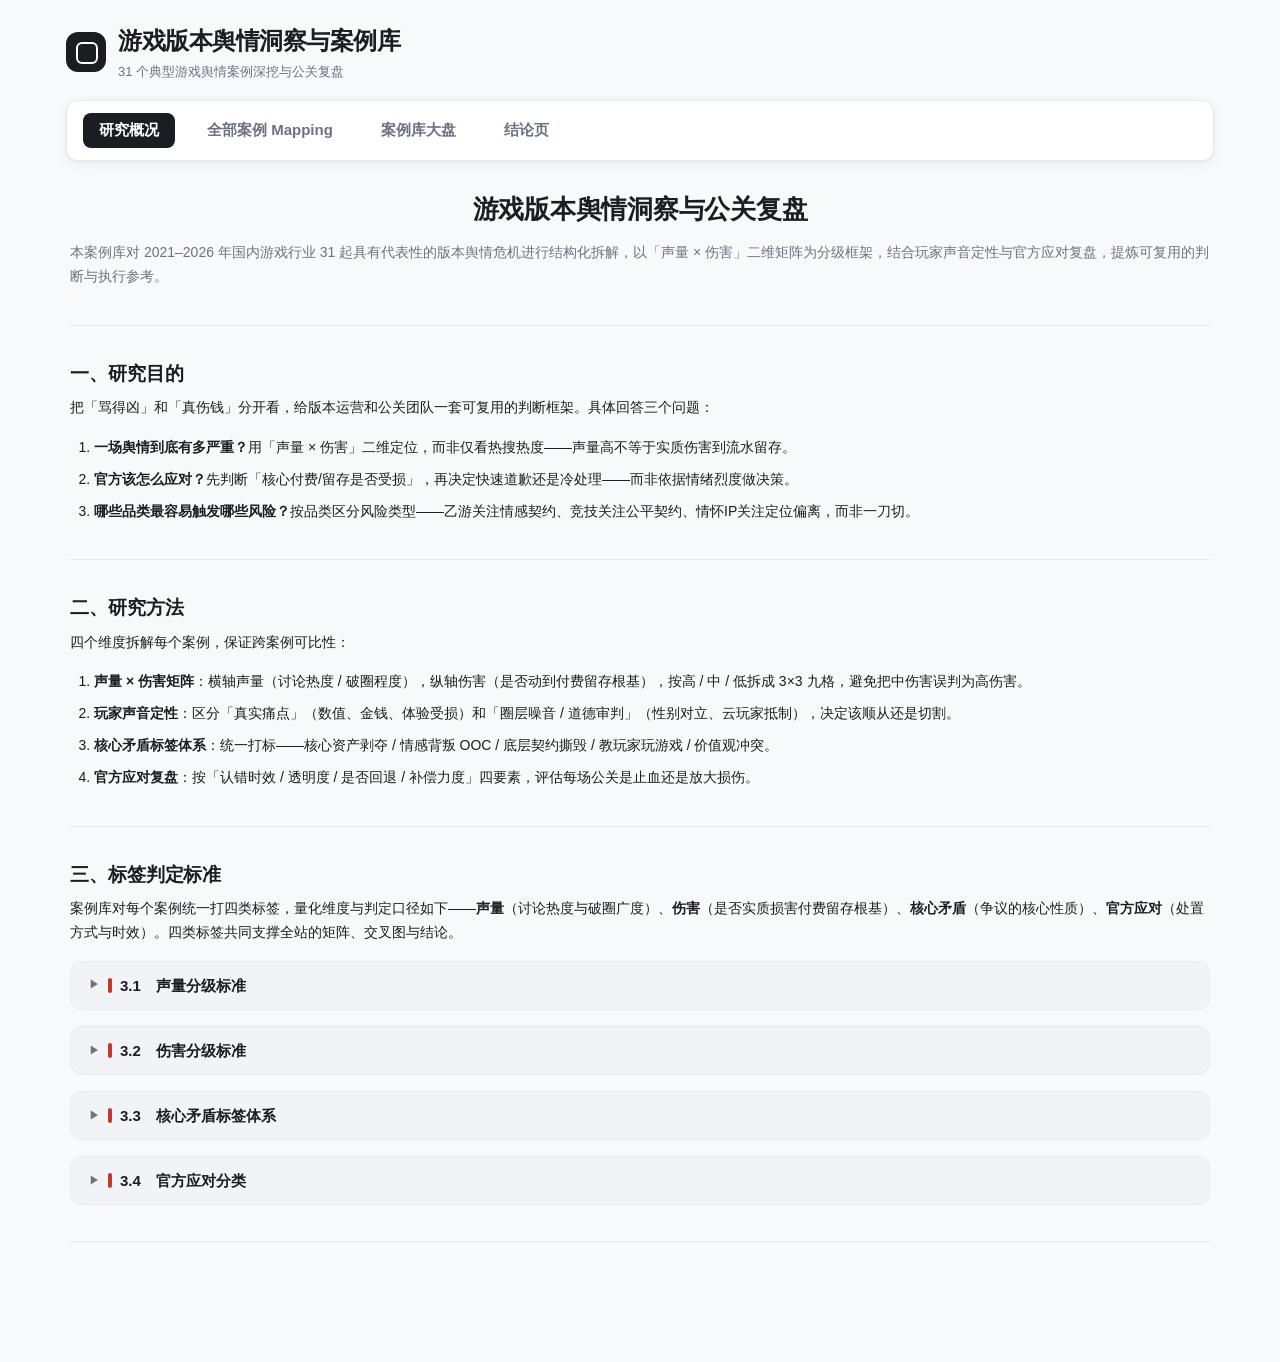
==== index.html @ 8e1ee3a4 "通读修订：删第四层监管卡中'敖尹(抢在升级前反应)'——与第三层'敖尹凌晨回避'矛盾且不符事实(敖尹实际升级到官媒点名) Co-Authored-By: Claude Opus 4.8 <norepl" ====
<!doctype html>
<html lang="zh-CN">
<head>
  <meta charset="utf-8" />
  <meta name="viewport" content="width=device-width, initial-scale=1" />
  <title>游戏版本舆情洞察与案例库</title>
  <link rel="stylesheet" href="./style.css?v=20260707-3" />
</head>
<body>
<div class="app">
  <header class="top">
        <div class="brand" style="cursor: pointer;" onclick="goHome()">
      <div class="logo"></div>
      <div>
        <h1>游戏版本舆情洞察与案例库</h1>
        <div class="sub">31 个典型游戏舆情案例深挖与公关复盘</div>
      </div>
    </div>
  </header>

  <nav class="mainNav">
    <button onclick="switchMainTab('overview')" id="nav-overview" class="active">研究概况</button>
    <button onclick="switchMainTab('mapping')" id="nav-mapping">全部案例 Mapping</button>
    <button onclick="switchMainTab('dashboard')" id="nav-dashboard">案例库大盘</button>
    <button onclick="switchMainTab('conclusions')" id="nav-conclusions">结论页</button>
  </nav>

  <main id="overview">
    <article class="docProse">

      <h2 class="docTitle">游戏版本舆情洞察与公关复盘</h2>
      <p class="docLead">本案例库对 2021–2026 年国内游戏行业 31 起具有代表性的版本舆情危机进行结构化拆解，以「声量 × 伤害」二维矩阵为分级框架，结合玩家声音定性与官方应对复盘，提炼可复用的判断与执行参考。</p>

      <hr class="docSep"/>

      <h3>一、研究目的</h3>
      <p>把「骂得凶」和「真伤钱」分开看，给版本运营和公关团队一套可复用的判断框架。具体回答三个问题：</p>
      <ol>
        <li><strong>一场舆情到底有多严重？</strong>用「声量 × 伤害」二维定位，而非仅看热搜热度——声量高不等于实质伤害到流水留存。</li>
        <li><strong>官方该怎么应对？</strong>先判断「核心付费/留存是否受损」，再决定快速道歉还是冷处理——而非依据情绪烈度做决策。</li>
        <li><strong>哪些品类最容易触发哪些风险？</strong>按品类区分风险类型——乙游关注情感契约、竞技关注公平契约、情怀IP关注定位偏离，而非一刀切。</li>
      </ol>

      <hr class="docSep"/>

      <h3>二、研究方法</h3>
      <p>四个维度拆解每个案例，保证跨案例可比性：</p>
      <ol>
        <li><strong>声量 × 伤害矩阵</strong>：横轴声量（讨论热度 / 破圈程度），纵轴伤害（是否动到付费留存根基），按高 / 中 / 低拆成 3×3 九格，避免把中伤害误判为高伤害。</li>
        <li><strong>玩家声音定性</strong>：区分「真实痛点」（数值、金钱、体验受损）和「圈层噪音 / 道德审判」（性别对立、云玩家抵制），决定该顺从还是切割。</li>
        <li><strong>核心矛盾标签体系</strong>：统一打标——核心资产剥夺 / 情感背叛 OOC / 底层契约撕毁 / 教玩家玩游戏 / 价值观冲突。</li>
        <li><strong>官方应对复盘</strong>：按「认错时效 / 透明度 / 是否回退 / 补偿力度」四要素，评估每场公关是止血还是放大损伤。</li>
      </ol>

      <hr class="docSep"/>

      <h3>三、标签判定标准</h3>
      <p>案例库对每个案例统一打四类标签，量化维度与判定口径如下——<strong>声量</strong>（讨论热度与破圈广度）、<strong>伤害</strong>（是否实质损害付费留存根基）、<strong>核心矛盾</strong>（争议的核心性质）、<strong>官方应对</strong>（处置方式与时效）。四类标签共同支撑全站的矩阵、交叉图与结论。</p>

      <details class="gradeDetails">
        <summary><h4>3.1　声量分级标准</h4></summary>
        <p>按「平台覆盖 × UGC 产出 × 破圈程度」三维度，将舆情声量分为 高 / 中 / 低 三档：</p>
        <table class="gradeTable">
          <thead>
            <tr><th>等级</th><th>平台覆盖</th><th>UGC 产出</th><th>破圈程度</th><th>典型特征</th></tr>
          </thead>
          <tbody>
            <tr>
              <td class="gradeS">高</td>
              <td>3+ 平台全网发酵<br>（B站 + 微博 + 贴吧 + 抖音…）</td>
              <td>大量二创 + 梗传播<br>长文分析 / 复盘视频</td>
              <td>主流财经 / 社会媒体报道<br>（环球网、新浪财经、观察者网…）<br>消协 / 律师函 / 警方介入</td>
              <td>「出圈」事件<br>圈外人也知道</td>
            </tr>
            <tr>
              <td class="gradeA">中</td>
              <td>2-3 平台<br>（B站 + 微博 / 贴吧）</td>
              <td>中等 UGC<br>有长文复盘</td>
              <td>游戏媒体 + 科技媒体报道<br>（17173、游民星空、GameLook…）</td>
              <td>圈内大事件<br>圈外偶尔听说</td>
            </tr>
            <tr>
              <td class="gradeB">低</td>
              <td>单平台为主<br>（贴吧 / NGA）</td>
              <td>少量讨论帖</td>
              <td>无外部媒体报道</td>
              <td>圈内小范围讨论</td>
            </tr>
          </tbody>
        </table>
        <p class="docNote"><strong>说明：</strong>本案例库 31 个案例均为 中 / 高声量舆情，暂无「低声量」样本。低声量案例因传播范围窄、系统性记录不足，不纳入本次分析。分析结论适用于「中 / 高声量舆情」场景，对低声量「隐性流失」类不适用；后文声量×伤害矩阵中的「低声量」列因此为已知盲区、当前为空，保留仅用于呈现完整框架。</p>
        <p class="docNote"><strong>声量 ≠ 破圈：</strong>「声量」衡量的是<strong>讨论体量与烈度</strong>（S=高 / A=中），而「破圈」标记的是<strong>是否惊动大众与主流媒体、走出玩家圈层</strong>——二者是两个独立维度。因此会出现「中声量却已破圈」的案例（如情怀 IP 因大众关注度高，讨论体量未必最大却容易出圈）。全站矩阵、结论按<strong>声量档</strong>分类，破圈与否单列标注，请勿混为一谈。</p>
      </details>

      <details class="gradeDetails">
        <summary><h4>3.2　伤害分级标准</h4></summary>
        <p>伤害看的是「核心付费与留存是否受损」——舆情是否真正伤到<strong>收入、活跃、产品存续</strong>，而非讨论热度。按对流水 / 活跃 / 结局的实际冲击分 高 / 中 / 低 三档：</p>
        <table class="gradeTable">
          <thead>
            <tr><th>等级</th><th>收入 / 流水</th><th>活跃 / 留存</th><th>结局信号</th><th>典型特征</th></tr>
          </thead>
          <tbody>
            <tr>
              <td class="gradeS">高</td>
              <td>跌幅深且跨版本 / 多次活动持续<br>后续收入不及同期预期<br>不随道歉补偿回升</td>
              <td>DAU 肉眼可见下降<br>处理后未回补</td>
              <td>停服 / 停运<br>大规模退款潮<br>永久砍产品线<br>（命中任一即判高）</td>
              <td>影响不可逆<br>或根因在产品定位 / 设定层</td>
            </tr>
            <tr>
              <td class="gradeA">中</td>
              <td>爆发期环比明显下降<br>或下个卡池 / 角色收入走低<br>补偿·下版本后回升</td>
              <td>基本无变化<br>影响主要落在收入侧</td>
              <td>无高档硬信号<br>短期内即修复回归</td>
              <td>影响可逆<br>不跨版本</td>
            </tr>
            <tr>
              <td class="gradeB">低</td>
              <td>数据上看不出影响<br>或仅轻微波动很快回归<br>甚至逢周年庆仍处峰值</td>
              <td>无变化</td>
              <td>无任何持续 / 不可逆信号<br>处理前后曲线基本重合</td>
              <td>仅口碑波动<br>大盘数据无感</td>
            </tr>
          </tbody>
        </table>
        <p class="docNote"><strong>说明：</strong>部分案例因数据源不覆盖事件期或未纳入量化收录，伤害记为「无数据 / 未收录」，以定性判定为准，不参与伤害档统计。<strong>声量 ≠ 伤害</strong>是本库的核心命题：高声量可能只是「低」档噪声，低声量也可能是「高」档隐性失血。</p>
      </details>

      <details class="gradeDetails">
        <summary><h4>3.3　核心矛盾标签体系</h4></summary>
        <p>核心矛盾，是剥开情绪与声量后玩家真正在意的那个「被侵犯的东西」——它回答的不是「发生了什么事」，而是「这件事动了玩家的哪一样东西」。据此归为 <strong>4 大类 11 个标签</strong>，每个案例可打一个或多个。全库统一的划分主线是<strong>按「被侵犯的对象」切，而非按表面导火索切</strong>：同一个动作（如「削弱」），削的是你花钱买的东西即归付费类，削的是大众游戏机制即归数值类。</p>
        <table class="gradeTable">
          <thead>
            <tr><th>大类</th><th>标签</th><th>定义</th></tr>
          </thead>
          <tbody>
            <tr>
              <td class="tagGroupCell" rowspan="2"><span class="tagGroupName">💰 商业化 / 付费</span><span class="tagGroupJudge">「我花的钱 / 要花的钱被坑了」</span></td>
              <td class="tagName">付费内容贬值/不实</td>
              <td class="tagDef">指玩家已付费所得内容，因后续改动或宣传不符而缩水、贬值的争议。<span class="tagIncl">（限定卡缩水、限定变常驻、付费战令武器被砍、宣传与实物不符）</span></td>
            </tr>
            <tr>
              <td class="tagName">商业化契约/动机争议</td>
              <td class="tagDef">指厂商的收费方式或商业化姿态本身引发的信任争议。<span class="tagIncl">（涨价逼氪、「想赚钱」式表态、付费设计动机被质疑、收费方式引发反感）</span></td>
            </tr>
            <tr>
              <td class="tagGroupCell" rowspan="4"><span class="tagGroupName">🎮 数值 / 玩法 / 体验</span><span class="tagGroupJudge">「我玩的东西 / 花的精力被搞坏了」</span></td>
              <td class="tagName">数值/平衡争议</td>
              <td class="tagDef">指游戏机制层的强度、平衡与公平性争议。<span class="tagIncl">（强度失衡、逼氪数值、全职业平衡补丁、削弱补偿不到位）</span></td>
            </tr>
            <tr>
              <td class="tagName">体验/质量争议</td>
              <td class="tagDef">指基础品质与服务层面「做得烂 / 坏了」的争议。<span class="tagIncl">（性能卡顿、bug、优化差、闪退、客服失灵）</span></td>
            </tr>
            <tr>
              <td class="tagName">自创玩法管控争议</td>
              <td class="tagDef">指官方限制或管控玩家自创玩法、被批「教玩家玩游戏」的自由度争议。<span class="tagIncl">（强制玩法、封禁自创流派、管控二创 / 玩法自由）</span></td>
            </tr>
            <tr>
              <td class="tagName">产能/优先级排期</td>
              <td class="tagDef">指版本更新节奏、内容产出优先级或资源分配不公引发的争议。<span class="tagIncl">（主线断更、资源倾斜新角色、版本分支混乱、积压的更新诉求长期未回应）</span></td>
            </tr>
            <tr>
              <td class="tagGroupCell" rowspan="2"><span class="tagGroupName">🎭 内容与价值观</span><span class="tagGroupJudge">「我认同的角色 / 价值观被冒犯了」</span></td>
              <td class="tagName">情感/价值观争议</td>
              <td class="tagDef">指剧情、角色或价值观输出冒犯玩家情感认同、击穿内部情感契约的争议。<span class="tagIncl">（OOC、角色崩坏、暧昧剧情、价值观输出引发争议）</span></td>
            </tr>
            <tr>
              <td class="tagName">内容尺度/合规争议</td>
              <td class="tagDef">指内容擦边、尺度或联动触碰监管与大众道德线的争议。<span class="tagIncl">（擦边立绘、联动踩线、尺度越界、涉监管举报）</span></td>
            </tr>
            <tr>
              <td class="tagGroupCell" rowspan="3"><span class="tagGroupName">👥 圈层矛盾</span><span class="tagGroupJudge">「这是在针对 / 撕裂我们这群人」</span></td>
              <td class="tagName">圈层矛盾-性别</td>
              <td class="tagDef">指争议主线演变成男女玩家立场对立的冲突形态。<span class="tagIncl">（性别对立、男女立场互撕、拉踩引战）</span></td>
            </tr>
            <tr>
              <td class="tagName">圈层矛盾-竞品</td>
              <td class="tagDef">指争议演变成粉丝 / 竞品阵营站队互撕的冲突形态。<span class="tagIncl">（竞品阵营对立、粉丝站队、云玩家抵制）</span></td>
            </tr>
            <tr>
              <td class="tagName">圈层矛盾-内部</td>
              <td class="tagDef">指同一游戏内部玩家群体因利益分化而对立的冲突形态。<span class="tagIncl">（硬核 vs 平民、老玩家 vs 新玩家、流派间利益冲突、共创玩家 vs 独狼）</span></td>
            </tr>
          </tbody>
        </table>
        <p class="docNote"><strong>说明：</strong>核心矛盾标签<strong>可叠加</strong>——一个事件常同时侵犯多样东西（如「擦边联动」既踩合规线又撕性别圈层）。打标时先抓<strong>最主要的被侵犯对象</strong>定主标签，再补叠加标签。「圈层矛盾」三个标签多为<strong>叠加态</strong>，它标记冲突「打成了什么形态」，而非最初「因什么而起」。应对上，「真实痛点」（付费 / 数值 / 体验 / 情感契约）通常需顺应，「圈层噪音 / 道德审判」则需审慎切割、避免被裹挟。</p>
      </details>

      <details class="gradeDetails">
        <summary><h4>3.4　官方应对分类</h4></summary>
        <p>官方应对按<strong>认错时效 × 诚意 / 有效性</strong>归为 4 类，从高到低排序——它决定一场舆情是被止血还是被放大：</p>
        <table class="gradeTable">
          <thead>
            <tr><th>类型</th><th>行为特征</th><th>适用 / 效果</th></tr>
          </thead>
          <tbody>
            <tr>
              <td class="prName prSlide">立刻滑跪</td>
              <td>第一时间认错、快速回退 / 加码补偿，姿态低、动作快</td>
              <td>面对已击穿契约的高伤害舆情，及时止血、争取恢复窗口</td>
            </tr>
            <tr>
              <td class="prName prNormal">正常处理</td>
              <td>按常规节奏公告说明、给出方案，不卑不亢</td>
              <td>矛盾可控、诉求明确时的标准动作，多数能平稳平息</td>
            </tr>
            <tr>
              <td class="prName prMix">前期冷处理<br>+后期滑跪</td>
              <td>初期观望 / 沉默，舆情升级后被迫认错回退</td>
              <td>误判烈度导致错过最佳窗口，道歉成本被抬高</td>
            </tr>
            <tr>
              <td class="prName prCold">冷处理</td>
              <td>不回应 / 淡化 / 拖过热度，等舆情自然消退</td>
              <td>对圈层噪音 / 道德审判类可用；若用错在真实痛点上会放大损伤</td>
            </tr>
          </tbody>
        </table>
      </details>

      <hr class="docSep"/>

    </article>
  </main>

  <main id="mapping" style="display:none">
    <section class="card heroMain" style="margin-bottom:20px;">
      <h2>全部案例 Mapping</h2>
      <p class="muted">基于 31 个案例的横向 Mapping。重点不只统计"有多少"，而是通过 品类 × 核心矛盾、声量 × 核心矛盾、公关应对 × 年份 等图表，识别哪些矛盾更容易频发、哪些应对更常出现在高风险场景。所有图表基于全量案例，不随下方筛选变化。</p>
    </section>

    <div class="mapSectionLabel">案例概览：先看样本由什么构成</div>
    <div class="mapRow mapRowOverview">
      <section class="overviewMiniCard" id="overviewTimeCard"></section>
      <section class="overviewMiniCard" id="overviewGenreCard"></section>
      <section class="overviewMiniCard" id="overviewMarketCard"></section>
      <section class="overviewMiniCard" id="overviewTagCard"></section>
      <section class="overviewMiniCard" id="overviewPrCard"></section>
    </div>

    <div class="mapSectionLabel">一、严重度定位：声量 × 伤害 分类矩阵</div>
    <div class="mapRow mapRowSingle">
      <section id="matrixChartContainer" class="mapCard"></section>
    </div>

    <div class="mapRow mapRowSingle">
      <section class="mapCard">
        <div class="mapCardTitle">核心矛盾 × 伤害<span>用途：看不同矛盾在各伤害档位的分布频次</span></div>
        <div id="tagDamageChart"></div>
      </section>
    </div>

    <div class="mapSectionLabel">二、再拆品类：同一种矛盾在不同游戏里风险不同</div>
    <div class="mapRow mapRowSingle">
      <section class="mapCard">
        <div class="mapCardTitle">题材 × 核心矛盾<span>用途：识别不同题材最容易触发的矛盾类型</span></div>
        <div id="genreDamageChart"></div>
      </section>
    </div>

    <div class="mapRow mapRowSingle">
      <section class="mapCard">
        <div class="mapCardTitle">玩法 × 核心矛盾<span>用途：识别不同玩法最容易触发的矛盾类型</span></div>
        <div id="gameplayTagChart"></div>
      </section>
    </div>

    <div class="mapSectionLabel">三、再看传播：破圈不等于真伤，但会抬高公关难度</div>
    <div class="mapRow mapRowSingle">
      <section class="mapCard">
        <div class="mapCardTitle">声量 × 核心矛盾<span>用途：区分声量高低与矛盾类型的关系</span></div>
        <div id="scopeTagChart"></div>
      </section>
    </div>

    <div class="mapSectionLabel">四、再看官方：处置方式是结果，也是风险识别能力的体现</div>
    <div class="mapRow mapRowSingle">
      <section class="mapCard">
        <div class="mapCardTitle">公关应对 × 伤害结构（含选择效应）<span>用途：防止把处置动作误读成伤害原因</span></div>
        <div id="prDamageChart"></div>
      </section>
    </div>

    <div class="mapSectionLabel">五、生命周期阶段：越靠上线窗口，越容易真伤</div>
    <div class="mapRow mapRowSingle">
      <section class="mapCard">
        <div class="mapCardTitle">生命周期阶段 × 伤害<span>用途：看事件发生在游戏哪个阶段，与伤害档的关系</span></div>
        <div id="lifecycleDamageChart"></div>
      </section>
    </div>

    <div class="mapSectionLabel">六、年度趋势分析</div>
    <div class="mapRow mapRowSingle">
      <section class="mapCard">
        <div class="mapCardTitle">年度趋势分析：矛盾构成 × 公关应对<span>用途：观察不同年份的议题和处置结构变化</span></div>
        <div id="yearTrendChart"></div>
      </section>
    </div>

  </main>

  <main id="conclusions" style="display:none">
    <!-- 核心论点 · 总纲 -->
    <div class="conclThesis" style="margin:4px 2px 28px; padding:22px 24px; background:var(--soft); border-left:5px solid var(--blue); border-radius:12px;">
      <div style="font-size:12px; font-weight:600; letter-spacing:.08em; color:var(--blue); margin-bottom:8px;">核心论点</div>
      <p style="font-size:18px; line-height:1.6; font-weight:600; color:var(--text); margin:0 0 10px;">一场舆情伤不伤得到厂商，不看骂声多大，也不看吵的是什么话题，而看它有没有击穿「这个品类玩家的核心契约」。</p>
      <p style="font-size:13px; line-height:1.6; color:var(--muted); margin:0;">声量决定关注度，契约决定生死。下面四层顺着一条推理链展开：先破直觉 → 找那把尺子 → 拿尺子处置 → 划生死线。</p>
    </div>

    <!-- 第一层 · 认知 -->
    <div style="margin:8px 2px 12px;">
      <h2 class="conclLayerTitle">第一层 · 认知：声量不等于危机</h2>
      <p class="muted" style="font-size:13px; margin:0;"><b style="color:var(--text);">骂得凶，就要紧吗？</b> —— 不。声量和伤害经常是错配的，热搜刷屏和真伤流水是两回事。</p>
    </div>
    <div style="display:grid; grid-template-columns: repeat(auto-fit, minmax(400px, 1fr)); gap: 16px; margin-bottom: 32px;">

      <article class="card" style="padding:20px; border-left: 4px solid var(--blue);">
        <h3 style="margin-top:0; color:var(--text); font-size:16px;">1. 声量与伤害是错配的——高声量未必真伤，真伤的未必高声量</h3>
        <p style="font-size:14px; color:var(--muted); line-height:1.6; margin-bottom:12px;">
          高声量舆情多来自情感、价值观、暗改这类"情绪向"议题，讨论热烈却很少实质影响流水与留存，伤的是信任与口碑（多可恢复）；反过来，10 个真高伤害案例里有 5 个声量并未顶格，却因触及核心付费或产品定位而实质伤到了大盘。<b>判断是否紧急止损，要把"讨论热度"和"对核心盘的实际伤害"分开看。</b>（声量档看讨论体量，与"是否破圈"是两个维度，详见方法论 3.1）
        </p>
        <div class="chips" style="text-align:center; margin-top:14px;">
          <div class="conclStat">5 / 16<span class="statLabel">高声量案例中真高伤害</span></div>
          <div class="conclStat" style="margin-left:8px">5 / 10<span class="statLabel">高伤害案例中声量未顶格</span></div>
        </div>
        <div style="text-align:left;">
          <span style="display:block; font-size:12px; color:var(--muted); margin-bottom:6px;">高声量 + 高伤害：</span>
          <a class="conclCase" onclick="openCase('lianyu-aoyin')">恋与深空-敖尹</a><a class="conclCase" onclick="openCase('chenbai-forbidden')">尘白</a><a class="conclCase" onclick="openCase('shijiezhiwai-money')">世界之外</a><a class="conclCase" onclick="openCase('fengzhigu-refund')">枫之谷</a><a class="conclCase" onclick="openCase('helldivers2-psn')">绝地潜兵2-PSN</a>
        </div>
        <div style="margin-top:8px; text-align:left;">
          <span style="display:block; font-size:12px; color:var(--muted); margin-bottom:6px;">高伤害但声量未顶格：</span>
          <a class="conclCase" onclick="openCase('moer-manor')">摩尔庄园</a><a class="conclCase" onclick="openCase('hpmagic-pay')">哈利波特</a><a class="conclCase" onclick="openCase('gf2-daiyan')">少女前线2</a><a class="conclCase" onclick="openCase('shediao-bjd')">射雕</a><a class="conclCase" onclick="openCase('reverse1999-3rd')">重返未来</a>
        </div>
      </article>

      <article class="card" style="padding:20px; border-left: 4px solid var(--amber);">
        <h3 style="margin-top:0; color:var(--text); font-size:16px;">2. 吵得最凶 ≠ 伤得最狠：真正伤钱的矛盾类型排序</h3>
        <p style="font-size:14px; color:var(--muted); line-height:1.6; margin-bottom:12px;">
          把每类矛盾按高伤害率排序，会看到一个反直觉的事实：玩家骂得最凶、最容易上热搜的<b>「数值 / 平衡」（改数值、削弱强度）恰恰是最不伤付费与留存的一档</b>；真正致命的是<b>「产品质量翻车」和「商业化吃相」</b>——它们直接击穿玩家对产品的基本信任。
        </p>
        <div style="max-height:180px; overflow-y:auto; border:1px solid var(--line); border-radius:8px; margin:4px 0 2px;">
        <table class="table" style="margin:0;">
          <thead><tr><th style="width:52%; position:sticky; top:0; background:var(--soft); z-index:1;">矛盾类型</th><th style="width:26%; position:sticky; top:0; background:var(--soft); z-index:1;">高伤害率</th><th style="width:22%; position:sticky; top:0; background:var(--soft); z-index:1;">样本(高/有效)</th></tr></thead>
          <tbody>
            <tr><td>体验 / 质量争议</td><td style="color:var(--red);font-weight:700">67%</td><td style="color:var(--muted)">4 / 6</td></tr>
            <tr><td>商业化契约 / 动机争议</td><td style="color:var(--red);font-weight:700">62%</td><td style="color:var(--muted)">5 / 8</td></tr>
            <tr><td>情感 / 价值观争议</td><td style="color:var(--amber);font-weight:600">44%</td><td style="color:var(--muted)">4 / 9</td></tr>
            <tr><td>圈层矛盾 - 性别</td><td style="color:var(--amber);font-weight:600">40%</td><td style="color:var(--muted)">2 / 5</td></tr>
            <tr><td>付费内容贬值 / 不实</td><td style="color:var(--muted)">29%</td><td style="color:var(--muted)">2 / 7</td></tr>
            <tr><td>内容尺度 / 合规争议</td><td style="color:var(--muted)">25%</td><td style="color:var(--muted)">1 / 4</td></tr>
            <tr><td>圈层矛盾 - 内部</td><td style="color:var(--muted)">25%</td><td style="color:var(--muted)">1 / 4</td></tr>
            <tr><td><b>数值 / 平衡争议</b></td><td style="color:var(--blue);font-weight:700">17%</td><td style="color:var(--muted)">1 / 6</td></tr>
          </tbody>
        </table>
        </div>
        <p style="font-size:12px; color:var(--muted); line-height:1.5; margin:10px 0 0;">注：按各类型「有伤害档记录」的样本计（剔除无数据 / 未收录），仅统计出现 ≥3 次的类型；这是相关排序、非单一因果——为什么这几类更伤，见第二层「核心契约」。</p>
      </article>

    </div>

    <!-- 第二层 · 归因 -->
    <div style="margin:8px 2px 12px;">
      <h2 class="conclLayerTitle">第二层 · 归因：什么决定了伤害的深浅</h2>
      <p class="muted" style="font-size:13px; margin:0;"><b style="color:var(--text);">那到底什么才要紧？</b> —— 一件舆情最终伤多深，是三股力拧出来的：<b style="color:var(--red);">内因</b>（事件本身）有没有触及核心契约；<b style="color:var(--blue);">外因</b>（客观处境）厂商在什么生态位、扛不扛得住；<b style="color:var(--amber);">人因</b>（主观决策）有没有听对声音、别把外围噪声当核心民意。</p>
    </div>
    <div style="display:flex; flex-wrap:wrap; align-items:stretch; justify-content:center; gap:10px; margin:0 2px 20px; padding:18px 16px; background:var(--soft); border:1px solid var(--line); border-radius:14px;">
      <span style="display:inline-flex; align-items:center; font-size:15px; font-weight:700; color:var(--text);">伤害深浅</span>
      <span style="display:inline-flex; align-items:center; font-size:16px; color:var(--muted);">=</span>
      <span style="display:inline-flex; flex-direction:column; align-items:center; padding:9px 16px; background:#fff; border:1px solid var(--line); border-top:3px solid var(--red); border-radius:10px;">
        <b style="color:var(--red); font-size:15px;">内因</b><small style="color:var(--muted); font-size:11px; margin-top:2px;">事件本身 · 契约</small>
      </span>
      <span style="display:inline-flex; align-items:center; font-size:16px; font-weight:700; color:var(--muted);">×</span>
      <span style="display:inline-flex; flex-direction:column; align-items:center; padding:9px 16px; background:#fff; border:1px solid var(--line); border-top:3px solid var(--blue); border-radius:10px;">
        <b style="color:var(--blue); font-size:15px;">外因</b><small style="color:var(--muted); font-size:11px; margin-top:2px;">客观处境 · 生态位</small>
      </span>
      <span style="display:inline-flex; align-items:center; font-size:16px; font-weight:700; color:var(--muted);">×</span>
      <span style="display:inline-flex; flex-direction:column; align-items:center; padding:9px 16px; background:#fff; border:1px solid var(--line); border-top:3px solid var(--amber); border-radius:10px;">
        <b style="color:var(--amber); font-size:15px;">人因</b><small style="color:var(--muted); font-size:11px; margin-top:2px;">主观决策 · 听对声音</small>
      </span>
    </div>
    <div style="display:grid; grid-template-columns: repeat(auto-fit, minmax(400px, 1fr)); gap: 16px; margin-bottom: 32px;">

      <article class="card" style="padding:20px; border-left: 4px solid var(--red);">
        <h3 style="margin-top:0; color:var(--text); font-size:16px;"><span style="color:var(--red); font-weight:700;">内因 ·</span> 触及「核心契约」才是真伤害的分水岭</h3>
        <p style="font-size:14px; color:var(--muted); line-height:1.6; margin-bottom:12px;">
          每类玩家都有一份隐性契约，舆情是否伤到根基，取决于是否击穿了这份契约。不同品类的核心契约和雷区各有不同：
        </p>
        <ul style="font-size:13px; color:var(--muted); line-height:1.8; margin:0 0 12px; padding-left:20px;">
          <li><b>情怀IP</b> — 契约是"记忆"，定位偏离即信任崩塌。<a class="conclCase" onclick="openCase('luoke-s2')">洛克</a><a class="conclCase" onclick="openCase('shediao-bjd')">射雕</a></li>
          <li><b>乙游</b> — 契约是"情感专属"，OOC/涨价即背叛。<a class="conclCase" onclick="openCase('lianyu-scale')">恋与深空</a><a class="conclCase" onclick="openCase('shijiezhiwai-money')">世界之外</a></li>
          <li><b>竞技/射击</b> — 契约是"规则公平"，削弱/改契约即触雷。<a class="conclCase" onclick="openCase('sanjiaozhou-jail')">三角洲</a><a class="conclCase" onclick="openCase('apex-bp')">Apex</a></li>
          <li><b>二游抽卡</b> — 契约是"资产保值"，实装后改/暗改零容忍。<a class="conclCase" onclick="openCase('yuanshen-longwang')">原神</a><a class="conclCase" onclick="openCase('mingchao-1.0')">鸣潮</a></li>
        </ul>
        <p style="font-size:14px; color:var(--muted); line-height:1.6; margin:0 0 12px; padding-top:12px; border-top:1px dashed var(--line);">
          这也是为什么<b>「矛盾类型」本身不能预判伤害</b>——出现 ≥3 次的 8 类矛盾，每一类都既有高伤也有低伤案例，同一标签下结局天差地别。同是乙游的「情感/价值观」争议：<a class="conclCase" onclick="openCase('shijiezhiwai-money')">世界之外</a>"想赚钱"击穿情感与付费契约 → 高伤；<a class="conclCase" onclick="openCase('lianyu-scale')">恋与深空·夏以昼</a>只是 PV 尺度争议、没动核心付费 → 低伤。<b>类型只是概率，碰没碰契约才是分野。</b>
        </p>
        <div class="chips" style="text-align:center; margin-top:14px;">
          <div class="conclStat">60%<span class="statLabel">情怀IP 高伤害占比</span></div>
          <div class="conclStat" style="margin-left:8px">17%<span class="statLabel">写实竞技 高伤害占比</span></div>
        </div>
        <p style="font-size:12px; color:var(--muted); line-height:1.5; margin:10px 0 0;">注：情怀IP 60% = 3/5、写实竞技 17% = 1/6；各品类及各矛盾类型有效样本多为 4–9 个，为方向性 / 相关观察。</p>
      </article>

      <article class="card" style="padding:20px; border-left: 4px solid var(--blue);">
        <h3 style="margin-top:0; color:var(--text); font-size:16px;"><span style="color:var(--blue); font-weight:700;">外因 ·</span> 生态位决定同样的伤害能不能扛过去</h3>
        <p style="font-size:14px; color:var(--muted); line-height:1.6; margin-bottom:12px;">
          <b>内因决定"伤没伤到契约"，外因决定"伤了能不能救回来"。</b>头部产品道歉后恢复快——玩家因无平替而回流，同样的失误在头部可能只是"一波节奏"；中腰部产品同样失误却可能直接被替代，玩家用脚投票的成本更低。
        </p>
        <p style="font-size:14px; color:var(--muted); line-height:1.6; margin-bottom:12px;">
          但生态位是<b>缓冲垫，不是免罪符</b>：它只延长容错窗口，不改变"该不该道歉"。头部把缓冲当资本、反复透支，一样会磨光老玩家的耐心；腰部产品几乎没有试错余量，一次误判就可能是不可逆的流失——这也是为什么<b>同样"回炉重做"，头部能借势翻身，定位错位的腰部却救不回</b>。
        </p>
        <div class="chips" style="margin-top:14px;">
          <a class="conclCase" onclick="openCase('yuanshen-longwang')">原神-那维莱特 快速回血</a><span class="conclCaseSep">vs</span><a class="conclCase" onclick="openCase('shediao-bjd')">射雕 回炉仍衰退</a>
        </div>
      </article>

      <article class="card" style="padding:20px; border-left: 4px solid var(--amber); grid-column:1/-1;">
        <h3 style="margin-top:0; color:var(--text); font-size:16px;"><span style="color:var(--amber); font-weight:700;">人因 ·</span> 分清「真实反馈」与「噪声」——听错声音，才是最贵的误判</h3>
        <p style="font-size:14px; color:var(--muted); line-height:1.6; margin-bottom:12px;">
          不是所有骂声都值得响应。很多<b>外围噪声</b>——竞品骂战、路人围观的性别对立——核心玩家并不真在意，放着不动往往自己就消退，实际伤害有限（鸣潮 / 蔚蓝档案的竞品骂战、燕云擦边时装争议都停在低伤）。真正的翻车，是<b>听错了声音</b>：把外围噪声当核心民意去响应，或误判了核心玩家真正想要什么，结果反手伤到自己的基本盘——
        </p>
        <ul style="font-size:13px; color:var(--muted); line-height:1.7; margin:0 0 12px; padding-left:20px;">
          <li>官方被指为迎合小红书 / 微博的性别反馈而暗改女角色动作，核心玩家（B站 / TapTap）读成"官方屁股坐歪、不把主流玩家当回事"，一个动作争议升级为"谁的声音能进版本决策"的代表性危机。<a class="conclCase" onclick="openCase('luoke-s2')">洛克王国</a></li>
          <li>核心玩家要的是老男主主线更新，官方却先上了拉新导向的第六位男主，把"伪需求"排在核心付费玩家真实诉求之前，引爆开服以来最大维权。<a class="conclCase" onclick="openCase('lianyu-aoyin')">恋与深空-敖尹</a></li>
        </ul>
        <div style="background:var(--soft); border-left:3px solid var(--amber); border-radius:8px; padding:12px 14px; margin:0 0 12px;">
          <p style="font-size:14px; color:var(--text); line-height:1.6; margin:0;">更隐蔽的一层是<b>代表性</b>：哪怕嚷嚷的就是玩家，发声的少数也未必代表实际付费的人、和那些沉默好好玩的大多数。<b>声量大 ≠ 民意，更 ≠ 付费盘的意愿</b>——被一小撮高声量玩家牵着改产品，同样会伤到不发声、却在持续付费和留存的核心盘。</p>
        </div>
        <p style="font-size:14px; color:var(--text); line-height:1.6; margin:0;"><b>出手前先问两句：① 这声音，是核心盘的真实反馈，还是外围噪声？② 就算是玩家，它代表的是沉默的付费大多数，还是一小撮高声量的人？</b></p>
        <p style="font-size:12px; color:var(--muted); line-height:1.5; margin:10px 0 0;">注：外围噪声 ≠ 可忽视的小事——擦边 / 合规类（如尘白）会触发外部监管红线，是另一回事（见第四层「触及外部红线」）；此处仅指无监管风险、非核心盘的声量。另，"沉默的付费大多数"无法从公开案例直接观测，代表性判断须结合自家流水 / 留存 / 调研交叉验证，切忌反过来拿个案当全体。相关样本偏小，为方向性观察。</p>
      </article>

    </div>

    <!-- 第三层 · 应对 -->
    <div style="margin:8px 2px 12px;">
      <h2 class="conclLayerTitle">第三层 · 应对：处置的安全边界</h2>
      <p class="muted" style="font-size:13px; margin:0;"><b style="color:var(--text);">知道了尺子，该怎么处置？</b> —— 应对只有两个变量：<b style="color:var(--blue);">时机</b>（什么时候出手）× <b style="color:var(--green);">方式</b>（出手时怎么说）。方法本身没有优劣，成败全在<b style="color:var(--text);">匹配事件性质</b>。</p>
    </div>
    <div style="display:grid; grid-template-columns: repeat(auto-fit, minmax(400px, 1fr)); gap: 16px; margin-bottom: 32px;">

      <article class="card" style="padding:20px; border-left: 4px solid var(--blue);">
        <h3 style="margin-top:0; color:var(--text); font-size:16px;"><span style="color:var(--blue); font-weight:700;">时机 ·</span> 方法无优劣，错配黄金窗口才致命</h3>
        <p style="font-size:14px; color:var(--muted); line-height:1.6; margin-bottom:12px;">
          单看数据很容易误读：冷处理的案例大多低伤、立刻滑跪的大多中高伤，好像"该冷处理、别急着道歉"。但这是<b>反向因果</b>——<b>不是冷处理让伤害变小，而是小事才敢冷处理；不是滑跪让伤害变大，而是严重的事才逼你立刻滑跪。</b>
        </p>
        <table class="table" style="margin:4px 0 12px;">
          <thead><tr><th style="width:36%">应对方式</th><th>高伤</th><th>中伤</th><th>低伤</th><th style="width:20%">分布倾向</th></tr></thead>
          <tbody>
            <tr><td>冷处理</td><td>1</td><td>0</td><td style="color:var(--blue);font-weight:700">5</td><td style="color:var(--muted)">偏低伤</td></tr>
            <tr><td>正常处理</td><td>3</td><td>0</td><td style="color:var(--blue);font-weight:700">6</td><td style="color:var(--muted)">偏低伤</td></tr>
            <tr><td>立刻滑跪</td><td style="color:var(--red);font-weight:700">4</td><td>3</td><td>1</td><td style="color:var(--muted)">偏中高</td></tr>
            <tr><td>前期冷处理 + 后期滑跪</td><td style="color:var(--red);font-weight:700">2</td><td>1</td><td>0</td><td style="color:var(--red);font-weight:600">全中高</td></tr>
          </tbody>
        </table>
        <p style="font-size:14px; color:var(--muted); line-height:1.6; margin:0 0 10px;">
          真正的代价来自<b>错配</b>：把冷处理用在核心契约被击穿的事上（<a class="conclCase" onclick="openCase('shijiezhiwai-money')">世界之外</a>是唯一的冷处理高伤），或前期误判、拖成后期被迫滑跪——<b>前冷后跪 3/3 全落中高档、无一低伤</b>，窗口一旦错过，信任已凉。
        </p>
        <div style="text-align:left;">
          <span style="display:block; font-size:12px; color:var(--muted); margin-bottom:6px;">前冷后跪 · 误判窗口：</span>
          <a class="conclCase" onclick="openCase('fengzhigu-refund')">枫之谷</a><a class="conclCase" onclick="openCase('lianyu-aoyin')">恋与深空-敖尹</a><a class="conclCase" onclick="openCase('luoke-s2')">洛克王国</a>
        </div>
        <p style="font-size:12px; color:var(--muted); line-height:1.5; margin:10px 0 0;">注：按有伤害档记录的样本计（剔除无数据 / 未收录，共 26 例）；表为相关分布、非"方法优劣"的因果，样本偏小仅作方向性参考。</p>
      </article>

      <article class="card" style="padding:20px; border-left: 4px solid var(--green);">
        <h3 style="margin-top:0; color:var(--text); font-size:16px;"><span style="color:var(--green); font-weight:700;">方式 ·</span> 透明度 / 时效 / 直接沟通 &gt; 补偿力度</h3>
        <p style="font-size:14px; color:var(--muted); line-height:1.6; margin-bottom:12px;">
          有效道歉要四件事同时到位，但四件事的权重并不相等——真正决定玩家买不买账的是<b>透明与实质</b>（前三件），补偿只是附带诚意：
        </p>
        <div style="display:grid; grid-template-columns:repeat(2,1fr); gap:8px; margin:0 0 14px;">
          <div style="background:var(--greenBg); border:1px solid var(--line); border-radius:10px; padding:10px 12px;"><b style="color:var(--green); font-size:13px;">① 认错不甩锅</b><span style="display:block; font-size:11px; color:var(--muted); margin-top:2px;">态度 · 透明度</span></div>
          <div style="background:var(--greenBg); border:1px solid var(--line); border-radius:10px; padding:10px 12px;"><b style="color:var(--green); font-size:13px;">② 解释原因 / 决策链</b><span style="display:block; font-size:11px; color:var(--muted); margin-top:2px;">透明度 · 直接沟通</span></div>
          <div style="background:var(--greenBg); border:1px solid var(--line); border-radius:10px; padding:10px 12px;"><b style="color:var(--green); font-size:13px;">③ 实际回退 / 修复</b><span style="display:block; font-size:11px; color:var(--muted); margin-top:2px;">实质动作 · 时效</span></div>
          <div style="background:var(--soft); border:1px dashed var(--line); border-radius:10px; padding:10px 12px;"><b style="color:var(--muted); font-size:13px;">④ 补偿</b><span style="display:block; font-size:11px; color:var(--muted); margin-top:2px;">附带诚意，不能单独顶用</span></div>
        </div>
        <div style="display:grid; grid-template-columns:1fr 1fr; gap:10px;">
          <div style="background:var(--greenBg); border:1px solid var(--line); border-radius:10px; padding:12px 14px;">
            <b style="color:var(--green); font-size:13px;">✅ 止血：认错 + 回退 + 直接沟通</b>
            <p style="font-size:13px; color:var(--muted); line-height:1.55; margin:6px 0 8px;">高层实名 / 公开信 / 快速回退，情绪明显回落。</p>
            <a class="conclCase" onclick="openCase('luoke-s2')">洛克 公开信揽责</a><a class="conclCase" onclick="openCase('yuanshen-longwang')">那维莱特 快速回退</a><a class="conclCase" onclick="openCase('yuanshen-1year')">原神一周年 快速补偿</a>
          </div>
          <div style="background:var(--redBg); border:1px solid var(--line); border-radius:10px; padding:12px 14px;">
            <b style="color:var(--red); font-size:13px;">❌ 火上浇油：回避 / 傲慢 / 只给补偿</b>
            <p style="font-size:13px; color:var(--muted); line-height:1.55; margin:6px 0 8px;">不认错、避核心诉求，或用福利换沉默，反而激化。</p>
            <a class="conclCase" onclick="openCase('shijiezhiwai-money')">世界之外 傲慢"想赚钱"</a><a class="conclCase" onclick="openCase('lianyu-aoyin')">敖尹 凌晨长文回避</a><a class="conclCase" onclick="openCase('gf2-daiyan')">少前2 三度道歉不解决核心</a>
          </div>
        </div>
        <p style="font-size:14px; color:var(--text); line-height:1.6; margin:14px 0 0; padding-top:12px; border-top:1px dashed var(--line);"><b>补偿只能买时间，买不了原谅——认错、解释原因、快速回退，才是真正把伤害止住的动作。</b>反过来，光砸福利不认错不解释，往往被读成"用钱换沉默"，反而显得傲慢。</p>
      </article>

    </div>

    <!-- 第四层 · 生死 -->
    <div style="margin:32px 2px 12px;">
      <h2 class="conclLayerTitle">第四层 · 生死：哪些情况，舆情会从"可恢复的波动"变成"不可逆的衰退"</h2>
      <p class="muted" style="font-size:13px; margin:6px 0 0;"><b style="color:var(--text);">什么情况会真的救不回来？</b> —— 前三层是把伤害控制在"可恢复"区间；但有三类情况，公关无论怎么做都难以逆转，病灶分别在<b style="color:var(--text);">定位、态度、监管</b>三个层面。</p>
    </div>
    <div style="display:grid; grid-template-columns: repeat(auto-fit, minmax(300px, 1fr)); gap: 16px; margin-bottom: 16px;">

      <article class="card" style="padding:20px; border-left: 4px solid var(--red);">
        <h3 style="margin-top:0; color:var(--text); font-size:16px;"><span style="color:var(--red); font-weight:700;">定位 ·</span> 立项就错，回炉也难逆转</h3>
        <p style="font-size:14px; color:var(--muted); line-height:1.6; margin-bottom:12px;">
          有些衰退不是舆情应对的问题，而是产品定位从立项起就错了（如写实武侠采用幼态建模）。这类缺陷在立项与定调阶段即已成型，即便事后认错、回炉重做，先天错位也难以逆转——定位决策的审慎度，比事后公关更能决定生死。
        </p>
        <div class="chips">
          <a class="conclCase" onclick="openCase('shediao-bjd')">射雕（回炉重做仍停运）</a>
        </div>
      </article>

      <article class="card" style="padding:20px; border-left: 4px solid var(--red);">
        <h3 style="margin-top:0; color:var(--text); font-size:16px;"><span style="color:var(--red); font-weight:700;">态度 ·</span> 触约却拒不回退，亲手断送</h3>
        <p style="font-size:14px; color:var(--muted); line-height:1.6; margin-bottom:12px;">
          当舆情已触及该品类的核心契约（乙游的情感专属、二游的付费资产保值），官方却态度傲慢、拒绝回退或敷衍补偿，玩家信任会不可逆地崩塌。这不是能力问题，而是对事件性质的根本误判——把"伤及根基"当成"普通吐槽"处理。
        </p>
        <div class="chips">
          <a class="conclCase" onclick="openCase('shijiezhiwai-money')">世界之外</a>
        </div>
      </article>

      <article class="card" style="padding:20px; border-left: 4px solid var(--red);">
        <h3 style="margin-top:0; color:var(--text); font-size:16px;"><span style="color:var(--red); font-weight:700;">监管 ·</span> 触碰外部红线，非厂商所能左右</h3>
        <p style="font-size:14px; color:var(--muted); line-height:1.6; margin-bottom:12px;">
          合规问题（擦边、涉监管内容）会触发外部强制干预——停服整改、下架，这是道歉与补偿都无法挽回的绝对死线。厂商能做的，只是在监管介入前以快速、诚恳的反应止住玩家端的极端行为，避免事态进一步升级。
        </p>
        <div class="chips">
          <a class="conclCase" onclick="openCase('chenbai-forbidden')">尘白（停服整改）</a>
        </div>
      </article>

    </div>

    <div style="margin:0 2px 32px; padding:20px 22px; background:var(--soft); border-left:5px solid var(--red); border-radius:12px;">
      <div style="font-size:12px; font-weight:600; letter-spacing:.06em; color:var(--red); margin-bottom:8px;">收口</div>
      <p style="font-size:15px; line-height:1.7; color:var(--text); margin:0;">三类死因中，唯有<b>「态度」</b>掌握在自己手里——定位错位在立项阶段已成定局，监管干预非厂商所能左右，只有"触约后是否及时回退"完全是主观选择。这也是前三层的意义所在：<b>公关的目标不是消灭舆情，而是不让自己踩中那条唯一能够自己避开的死线。</b></p>
    </div>
  </main>

    <main id="dashboard" style="display:none">

    <section class="panel filters">
      <div class="filterGrid">
        <input id="q" class="control" placeholder="搜索案例、标签、游戏名" />
        <select id="matrix" class="control"><option value="">全部声量与伤害</option></select>
        <select id="core_tag" class="control"><option value="">全部核心矛盾</option></select>
        <select id="pr" class="control"><option value="">全部公关应对</option></select>
      </div>
    </section>

    <div class="sectionTitle"><h2>案例浏览</h2><div class="count" id="resultCount"></div></div>
    <section class="caseGrid" id="caseGrid"></section>
  </main>

  <main id="detail" class="detail">
    <button class="back" onclick="goHome()">返回Dashboard</button>
    <section class="card detailHero" id="detailHero"></section>
    <nav class="tabs" id="tabs"></nav>
    <section id="tabContent"></section>
  </main>
</div>
<script src="./app.js?v=20260707-3"></script>
</body>
</html>
---- style.css ----
:root{--bg:#F8F9FB;--panel:#FFFFFF;--soft:#F1F3F7;--text:#1A1D21;--muted:#6B7280;--line:#E8EAEF;--blue:#3B5998;--blueBg:#EDF0F7;--green:#4A7C7E;--greenBg:#EEF5F5;--amber:#9A6B3F;--amberBg:#F7F2EC;--red:#C0392B;--redBg:#FDEDEB;--shadow:0 2px 8px rgba(26,29,33,.04), 0 4px 16px rgba(26,29,33,.03);--shadow-hover:0 4px 12px rgba(26,29,33,.06), 0 8px 24px rgba(26,29,33,.05);--radius-sm:8px;--radius-md:12px;--radius-lg:16px;--radius-xl:20px}
*{box-sizing:border-box}body{margin:0;background:var(--bg);color:var(--text);font-family:-apple-system,BlinkMacSystemFont,"Segoe UI",Roboto,"PingFang SC","Noto Sans CJK SC","Microsoft YaHei",Arial,sans-serif;line-height:1.58}.app{max-width:1180px;margin:0 auto;padding:22px 16px 44px}.top{display:flex;justify-content:space-between;gap:12px;align-items:center;margin-bottom:18px}.brand{display:flex;align-items:center;gap:12px}.logo{width:40px;height:40px;background:var(--text);border-radius:var(--radius-md);position:relative}.logo:after{content:"";position:absolute;width:18px;height:18px;border:2px solid #fff;border-radius:6px;left:10px;top:10px}h1{margin:0;font-size:24px;letter-spacing:-.02em}.sub{font-size:13px;color:var(--muted);margin-top:2px}.pill{font-size:12px;color:var(--muted);border:1px solid var(--line);border-radius:999px;background:var(--panel);padding:8px 12px}.hero{display:grid;grid-template-columns:1.4fr 1fr;gap:16px;margin-bottom:16px}.card,.panel{background:var(--panel);border:1px solid var(--line);border-radius:var(--radius-lg);box-shadow:var(--shadow)}.heroMain{padding:24px}.heroMain h2{font-size:29px;line-height:1.18;margin:0 0 10px}.heroMain p{max-width:760px;color:var(--muted);font-size:14px}.stats{display:grid;grid-template-columns:repeat(2,1fr);gap:10px;padding:16px}.stat{background:var(--soft);border:1px solid var(--line);border-radius:var(--radius-md);padding:14px}.stat b{display:block;font-size:26px;white-space:nowrap}.stat span{font-size:12px;color:var(--muted)}.filters{padding:14px;margin-bottom:16px}.filterGrid{display:grid;grid-template-columns:1.3fr 1fr 1.4fr 1fr 1fr;gap:10px;align-items:stretch}.control{width:100%;border:1px solid var(--line);border-radius:12px;background:#fff;padding:11px 12px;color:var(--text);font-size:14px}.sectionTitle{display:flex;justify-content:space-between;align-items:end;margin:18px 2px 12px}.sectionTitle h2{font-size:18px;margin:0}.count{font-size:13px;color:var(--muted)}.caseGrid{display:grid;grid-template-columns:repeat(3,1fr);gap:14px}.caseCard{padding:17px;cursor:pointer;transition:.16s transform,.16s border-color;display:flex;flex-direction:column;height:100%}.caseCard:hover{transform:translateY(-2px);border-color:#c5cfdb}.caseHead{display:flex;justify-content:space-between;gap:12px;align-items:flex-start}.caseTitle{font-size:18px;font-weight:750;line-height:1.25}.game{font-size:12px;color:var(--muted);margin-top:5px}.badge{font-size:12px;border-radius:999px;padding:5px 8px;white-space:nowrap}.s{background:var(--redBg);color:var(--red)}.a{background:var(--amberBg);color:var(--amber)}.desc{font-size:13px;color:var(--muted);margin:14px 0;min-height:58px}.chips{display:flex;flex-wrap:wrap;gap:6px}.chip{font-size:11px;border:1px solid var(--line);background:var(--soft);color:var(--muted);border-radius:999px;padding:4px 8px}.foot{display:flex;justify-content:space-between;margin-top:auto;padding-top:14px;color:var(--muted);font-size:12px}.detail{display:none}.back{border:1px solid var(--line);background:var(--panel);border-radius:12px;padding:9px 12px;cursor:pointer;margin-bottom:12px}.detailHero{padding:22px;margin-bottom:14px}.detailHero h2{font-size:27px;margin:4px 0 8px}.meta{display:flex;flex-wrap:wrap;gap:8px;margin-top:14px}.meta span{font-size:12px;background:#f0f2f5;color:#4b5563;border-radius:999px;padding:5px 9px}.tabs{display:flex;gap:8px;overflow:auto;margin-bottom:14px}.tab{border:1px solid var(--line);background:var(--panel);border-radius:999px;padding:9px 13px;color:var(--muted);cursor:pointer;white-space:nowrap}.tab.active{background:var(--text);color:#fff;border-color:var(--text)}.tabPanel{display:none}.tabPanel.active{display:block}.grid2{display:grid;grid-template-columns:1fr .72fr;gap:14px}.block{background:var(--panel);border:1px solid var(--line);border-radius:var(--radius-lg);padding:18px;box-shadow:var(--shadow);margin-bottom:14px}.block h3{margin:0 0 12px;font-size:16px}.block h4{margin:18px 0 8px;font-size:15px}.block p,.block li{font-size:14px}.muted{color:var(--muted)}.table{width:100%;border-collapse:collapse;font-size:13px}.table th,.table td{padding:10px;border-bottom:1px solid var(--line);vertical-align:top;text-align:left}.table th{background:var(--soft);color:var(--muted)}.quote{background:var(--blueBg);border-left:4px solid var(--blue);border-radius:12px;padding:12px 14px;margin:9px 0}.source a{display:block;color:var(--blue);font-size:13px;margin:6px 0;word-break:break-all}.notice{border:1px solid var(--line);border-radius:var(--radius-md);background:var(--amberBg);color:var(--amber);padding:12px 14px;font-size:13px;margin-top:12px}.timeline{position:relative;padding:8px 0}.timeline:before{content:"";position:absolute;left:50%;top:0;bottom:0;width:2px;background:var(--line)}.event{position:relative;background:var(--soft);border:1px solid var(--line);border-radius:var(--radius-md);padding:13px 14px;width:calc(50% - 24px);margin-bottom:16px}.event.official{margin-left:0}.event.player{margin-left:calc(50% + 24px)}.event:before{content:"";position:absolute;right:-31px;top:18px;width:10px;height:10px;border-radius:50%;background:var(--red);border:2px solid #fff}.event.player:before{left:-31px;right:auto;background:var(--blue)}.time{font-size:12px;color:var(--muted);margin-bottom:5px}.name{font-weight:750;font-size:14px}.impact{font-size:13px;color:var(--muted);margin-top:5px}.side{display:inline-block;font-size:11px;border-radius:999px;padding:2px 7px;margin-right:6px;background:var(--soft);border:1px solid var(--line);color:var(--muted)}.playerLayout{display:grid;grid-template-columns:240px 1fr;gap:14px}.tagRail{background:var(--panel);border:1px solid var(--line);border-radius:var(--radius-lg);padding:16px;box-shadow:var(--shadow);align-self:start}.tagRail h3{font-size:15px;margin:0 0 10px}.tagRail .chip{display:block;width:max-content;max-width:100%;margin:0 0 7px;font-size:11px}.analysisBox{background:var(--panel);border:1px solid var(--line);border-radius:var(--radius-lg);padding:20px;box-shadow:var(--shadow)}.analysisBox h3{margin:0 0 12px;font-size:17px}.analysisBox h4{margin:18px 0 8px;font-size:15px}.analysisBox p{font-size:14px;margin:0 0 10px}.demandGrid{display:grid;grid-template-columns:1fr 1fr;gap:12px;margin-top:10px}.demand{background:var(--soft);border:1px solid var(--line);border-radius:var(--radius-md);padding:14px}.demand b{display:block;margin-bottom:8px}.demand ul{margin:0;padding-left:18px}.psySteps{display:grid;grid-template-columns:repeat(4,1fr);gap:8px;margin:12px 0}.psySteps div{background:var(--blueBg);border:1px solid #c5cfdb;border-radius:var(--radius-md);padding:10px;font-size:13px}.psySteps b{display:block;color:var(--blue);margin-bottom:4px}.matrix{display:grid;grid-template-columns:repeat(2,1fr);gap:10px}.matrix div{border:1px solid var(--line);border-radius:var(--radius-md);background:var(--soft);padding:12px}
@media(max-width:860px){.hero,.grid2{grid-template-columns:1fr}.caseGrid{grid-template-columns:repeat(2,1fr)}.filterGrid{grid-template-columns:1fr 1fr}}@media(max-width:760px){.timeline{padding-left:18px}.timeline:before{left:5px}.event,.event.player,.event.official{width:auto;margin-left:0}.event:before,.event.player:before{left:-18px;right:auto}.playerLayout,.demandGrid,.psySteps{grid-template-columns:1fr}}@media(max-width:620px){.app{padding:16px 12px 36px}.pill{display:none}.heroMain h2{font-size:23px}.caseGrid,.filterGrid{grid-template-columns:1fr}.desc{min-height:auto}.detailHero h2{font-size:22px}.matrix{grid-template-columns:1fr}}

.eventLinks{margin-top:8px;display:flex;flex-wrap:wrap;gap:6px;align-items:center}.eventLinks a{font-size:12px;color:var(--blue);background:#fff;border:1px solid var(--line);border-radius:999px;padding:3px 8px;text-decoration:none}.eventLinks a:hover{text-decoration:underline}.sourceItem{border:1px solid var(--line);border-radius:12px;padding:10px;margin:8px 0;background:var(--soft)}.sourceItem a{font-weight:650}.sourceItem p{margin:4px 0 0;font-size:12px;color:var(--muted)}

.eventLinks span{font-size:12px;color:var(--muted);margin-right:2px}


.feedbackGrid{display:grid;grid-template-columns:1.4fr .7fr;gap:14px}.quoteTheme{margin-top:16px}.quoteTheme h4{margin:0 0 10px}.quoteCards{display:grid;grid-template-columns:repeat(2,1fr);gap:12px}.quoteCard{border:1px solid var(--line);border-radius:15px;background:var(--soft);padding:14px}.quoteCard p{font-size:14px;margin:8px 0;color:var(--text)}.quoteMeta{display:flex;flex-wrap:wrap;gap:6px}.quoteMeta span{font-size:11px;border:1px solid var(--line);background:#fff;color:var(--muted);border-radius:999px;padding:2px 7px}.quoteAnalysis{font-size:12px;color:var(--muted);margin:8px 0}.quoteCard a{font-size:12px;color:var(--blue)}@media(max-width:860px){.feedbackGrid,.quoteCards{grid-template-columns:1fr}}

.researchNote{border-color:#d7b56d;background:#fff8e8}.researchNote h3{color:var(--amber)}.researchNote p{margin:0;color:#5d4a20;font-size:14px}.fullWidth{width:100%;margin-bottom:14px}


.journeyTrend{margin:16px 0 18px;position:relative}.trendHeader h4{margin:0 0 4px}.journeyStage{display:grid;grid-template-columns:38px 1fr;gap:12px;position:relative;margin:14px 0}.journeyStage:not(:last-child):before{content:"";position:absolute;left:18px;top:38px;bottom:-18px;width:2px;background:var(--line)}.stageIndex{width:36px;height:36px;border-radius:50%;background:var(--text);color:#fff;display:flex;align-items:center;justify-content:center;font-weight:700;z-index:1}.stageBody{border:1px solid var(--line);background:var(--soft);border-radius:16px;padding:14px}.stageTop{display:flex;justify-content:space-between;gap:12px;align-items:start;margin-bottom:10px}.stageTop b{display:block;font-size:15px}.stageTop span{display:block;font-size:12px;color:var(--muted);margin-top:2px}.stageTop em{font-style:normal;font-size:12px;background:#fff;border:1px solid var(--line);border-radius:999px;padding:3px 8px;color:var(--amber);white-space:nowrap}.stageBars{display:grid;grid-template-columns:64px 1fr 34px;gap:6px;align-items:center;margin:8px 0}.stageBars label{font-size:12px;color:var(--muted)}.stageBars strong{font-size:12px;color:var(--muted);font-weight:600}.bar{height:8px;background:#eee9df;border-radius:999px;overflow:hidden}.bar i{display:block;height:100%;border-radius:999px}.bar i.emotion{background:linear-gradient(90deg,#f4b0a6,var(--red))}.bar i.trust{background:linear-gradient(90deg,#a9cdf2,var(--blue))}.stageBody p{font-size:14px;margin:10px 0;color:var(--text)}.coreQ{font-size:13px;background:#fff;border:1px solid var(--line);border-radius:12px;padding:9px 10px;color:#403b34}.stageEvidence{display:grid;gap:8px;margin-top:10px}.stageEvidence a{display:block;text-decoration:none;color:var(--text);background:#fff;border:1px solid var(--line);border-radius:12px;padding:9px 10px;font-size:13px}.stageEvidence span{display:inline-block;font-size:11px;color:var(--blue);background:var(--blueBg);border-radius:999px;padding:2px 7px;margin-right:6px}.stageEvidence small{display:block;color:var(--muted);margin-top:4px}
@media(max-width:760px){.stageTop{display:block}.stageTop em{display:inline-block;margin-top:6px}.stageBars{grid-template-columns:60px 1fr 30px}.journeyStage{grid-template-columns:32px 1fr}.stageIndex{width:30px;height:30px}.journeyStage:not(:last-child):before{left:15px}}

.stageEvidence a strong{display:block;font-weight:500;line-height:1.45}.evidenceMeta{display:flex;flex-wrap:wrap;gap:6px;margin-bottom:5px}.evidenceMeta span,.evidenceMeta b{font-size:11px;border-radius:999px;padding:2px 7px}.evidenceMeta span{color:var(--blue);background:var(--blueBg)}.evidenceMeta b{font-weight:500;color:var(--muted);background:#f4f1ea;border:1px solid var(--line)}


.lineChartWrap{margin:14px 0 20px;border:1px solid var(--line);border-radius:16px;background:#fff;padding:14px;overflow-x:auto}.emotionLineChart{width:100%;min-width:860px;height:auto;display:block}.emotionLineChart .grid{stroke:#ebe6dc;stroke-width:1}.emotionLineChart .axis{stroke:#9d9689;stroke-width:1.2}.emotionLineChart .axisLabel,.emotionLineChart .axisTitle,.emotionLineChart .stageLabel,.emotionLineChart .stageTime{fill:var(--muted);font-size:12px}.emotionLineChart .axisTitle{font-weight:600}.emotionLineChart .emotionLine{stroke:var(--red);stroke-width:4;stroke-linecap:round;stroke-linejoin:round}.emotionLineChart .guide{stroke:#d8d1c5;stroke-width:1;stroke-dasharray:4 4}.emotionLineChart .point circle{fill:#fff;stroke:var(--red);stroke-width:4}.emotionLineChart .score{fill:var(--red);font-size:13px;font-weight:700}.emotionLineChart .stageLabel{font-weight:700;fill:var(--text)}.chartLegend{display:flex;flex-wrap:wrap;gap:8px;margin-top:10px}.chartLegend span{font-size:12px;color:var(--muted);background:var(--soft);border:1px solid var(--line);border-radius:999px;padding:4px 9px}.chartLegend b{display:inline-flex;align-items:center;justify-content:center;width:18px;height:18px;border-radius:50%;background:var(--red);color:#fff;margin-right:5px;font-size:11px}
@media(max-width:760px){.lineChartWrap{padding:10px}.emotionLineChart{min-width:860px}.chartLegend{display:grid;grid-template-columns:1fr}}

.emotionLineChart .chartCallout{fill:#5d2727;font-size:12px;font-weight:700;paint-order:stroke;stroke:#fff;stroke-width:4px;stroke-linejoin:round}.emotionLineChart .chartCallout tspan{dominant-baseline:middle}


.stageCards{display:grid;gap:14px}.journeyStage.structured .stageBody{background:#fff}.stageFields{display:grid;grid-template-columns:repeat(2,minmax(0,1fr));gap:10px;margin-top:10px}.stageFields div{background:var(--soft);border:1px solid var(--line);border-radius:12px;padding:10px}.stageFields div:nth-child(4),.stageFields div:nth-child(5){grid-column:1/-1}.stageFields label{display:block;font-size:12px;color:var(--muted);margin-bottom:4px}.stageFields p{margin:0;font-size:13px;color:var(--text)}.stageEvidence h5{margin:12px 0 8px;font-size:13px;color:var(--muted)}.demandFunnel{margin:18px 0}.demandFunnel h4{margin:0 0 10px}.funnelGrid{display:grid;grid-template-columns:repeat(3,1fr);gap:12px}.funnelLevel{border:1px solid var(--line);border-radius:16px;background:#fff;padding:14px}.funnelLevel.level1{border-top:4px solid var(--amber)}.funnelLevel.level2{border-top:4px solid var(--blue)}.funnelLevel.level3{border-top:4px solid var(--red)}.funnelHead b{display:block;font-size:15px}.funnelHead span{display:block;font-size:12px;color:var(--muted);margin-top:2px}.funnelLevel ul{margin:10px 0 0;padding-left:18px}.funnelLevel li{font-size:13px;margin:5px 0}.conclusionGrid{display:grid;grid-template-columns:repeat(2,1fr);gap:12px;margin:10px 0 16px}.conclusionGrid article{border:1px solid var(--line);border-radius:15px;background:var(--soft);padding:14px}.conclusionGrid b{display:block;margin-bottom:6px}.conclusionGrid p{margin:0;color:var(--muted);font-size:13px}
@media(max-width:860px){.stageFields,.funnelGrid,.conclusionGrid{grid-template-columns:1fr}.stageFields div:nth-child(4),.stageFields div:nth-child(5){grid-column:auto}}


.journeyStage.simplified .stageBody{background:#fff;padding:16px}.stageFocus{background:#fff7ed;border:1px solid #efd7a7;border-radius:var(--radius-md);padding:12px 14px;margin:12px 0}.stageFocus span{display:block;font-size:12px;color:var(--amber);font-weight:700;margin-bottom:4px}.stageFocus p{margin:0;font-size:15px;font-weight:650;color:#3a3024}.stageTwoCol{display:grid;grid-template-columns:1fr 1fr;gap:12px;margin:12px 0}.stageTwoCol section{background:var(--soft);border:1px solid var(--line);border-radius:var(--radius-md);padding:12px}.stageTwoCol h5{margin:0 0 6px;font-size:13px;color:var(--muted)}.stageTwoCol p{margin:0;font-size:14px;color:var(--text);line-height:1.6}.stageTrigger{font-size:13px;color:var(--muted);background:#fff;border:1px dashed var(--line);border-radius:12px;padding:10px 12px;margin:12px 0}.stageTrigger b{color:var(--text)}.stageEvidence.compact{margin-top:10px}.stageEvidence.compact h5{margin:0 0 8px;font-size:13px;color:var(--muted)}.stageEvidence.compact a{padding:10px 12px}.stageCards.simplified{gap:16px}@media(max-width:860px){.stageTwoCol{grid-template-columns:1fr}}


.journeyStage.clean .stageBody{background:#fff;padding:18px}.stageLead{font-size:16px!important;font-weight:700;line-height:1.6;color:#332a20;margin:12px 0 14px!important;padding:12px 14px;background:#fff7ed;border-left:4px solid var(--amber);border-radius:10px}.stageNarrative{display:grid;gap:8px;margin:10px 0}.stageNarrative p{margin:0!important;font-size:14px;line-height:1.7;color:var(--text)}.stageNarrative b{color:#1f1d1a}.stageEvidence.inline{border-top:1px solid var(--line);margin-top:14px;padding-top:12px}.stageEvidence.inline h5{margin:0 0 8px;font-size:13px;color:var(--muted)}.stageEvidence.inline{display:grid;gap:8px}.stageEvidence.inline a{display:block;background:var(--soft);border:1px solid var(--line);border-radius:12px;padding:10px 12px;text-decoration:none;color:var(--text)}.stageEvidence.inline a strong{display:block;font-size:13px;line-height:1.45;font-weight:600}.stageEvidence.inline a small{display:block;margin-top:5px;color:var(--muted);font-size:12px}.stageCards.clean{gap:16px}


.stageStoryList{display:grid;gap:18px;margin-top:18px}.stageStory{background:#fff;border:1px solid var(--line);border-radius:var(--radius-xl);padding:0;box-shadow:var(--shadow);overflow:hidden}.stageStory header{display:flex;gap:14px;align-items:center;background:#242321;color:#fff;padding:16px 18px}.stageStory header>span{width:52px;height:52px;border-radius:50%;background:#a32d2d;display:flex;align-items:center;justify-content:center;font-weight:800;font-size:13px;flex:0 0 auto}.stageStory header h4{margin:0;font-size:20px;line-height:1.25}.stageStory header p{margin:4px 0 0;color:#ddd3c4;font-size:13px}.storyMain{padding:18px 20px 14px}.storyPoint{font-size:18px;font-weight:800;line-height:1.55;color:#2b2520;background:#fff7ed;border-left:5px solid var(--amber);border-radius:12px;padding:14px 16px;margin-bottom:14px}.storyMain p{font-size:15px;line-height:1.85;margin:8px 0;color:#2f2b26}.storyMain b{color:#111}.storyEvidence{border-top:1px solid var(--line);padding:14px 20px 18px;background:#fbfaf7}.storyEvidence h5{margin:0 0 10px;font-size:14px;color:var(--muted)}.storyEvidence{display:grid;gap:10px}.storyEvidence a{display:block;background:#fff;border:1px solid var(--line);border-radius:var(--radius-md);padding:12px 14px;text-decoration:none;color:var(--text)}.storyEvidence q{display:block;font-size:14px;line-height:1.55;font-weight:650;quotes:'“' '”'}.storyEvidence small{display:block;color:var(--muted);font-size:12px;margin-top:6px}.storyEvidence a:hover{border-color:#b99b75}@media(max-width:760px){.stageStory header{align-items:flex-start}.stageStory header>span{width:44px;height:44px}.stageStory header h4{font-size:17px}.storyPoint{font-size:16px}.storyMain,.storyEvidence{padding-left:14px;padding-right:14px}}


/* latest readable story card override */
.stageStory{background:#fff;border:1px solid #ded9ce;border-radius:var(--radius-xl);box-shadow:0 10px 30px rgba(44,44,42,.08);overflow:hidden}.stageStory header{background:#fff8ed!important;color:var(--text)!important;border-bottom:1px solid #eadcc8}.stageStory header>span{background:#a32d2d!important;color:#fff}.stageStory header h4{color:var(--text)!important}.stageStory header p{color:var(--muted)!important}.storyEvidence{background:#fbfaf7}.storyEvidence .commentShot{background:#fff;border:1px solid #ddd6ca;border-radius:16px;padding:14px;text-decoration:none;color:var(--text);box-shadow:0 4px 14px rgba(44,44,42,.04)}.commentShotTop{display:flex;gap:10px;align-items:center;margin-bottom:10px}.commentShotTop .avatar{width:34px;height:34px;border-radius:50%;background:#e6f1fb;color:#185fa5;display:flex;align-items:center;justify-content:center;font-weight:800}.commentShotTop b{display:block;font-size:13px;color:#222}.commentShotTop small{display:block;font-size:12px;color:var(--muted);margin-top:2px}.commentShotText{font-size:15px;font-weight:650;line-height:1.55;background:#f8f7f3;border-left:4px solid #a32d2d;border-radius:10px;padding:11px 12px}.commentShotFoot{display:flex;justify-content:space-between;gap:8px;margin-top:10px;font-size:12px;color:var(--muted)}.commentShotFoot span:first-child{color:#a32d2d;font-weight:700}.storyEvidence .commentShot:hover{border-color:#b99b75;transform:translateY(-1px)}

.commentShotMeta{font-size:12px;color:var(--muted);margin-top:8px;line-height:1.4}


.genderModule{margin:18px 0;background:#fff;border:1px solid var(--line);border-radius:var(--radius-xl);padding:18px;box-shadow:var(--shadow)}.genderModule h4{margin:0 0 8px;font-size:18px}.genderModule>p{margin:0;color:#332a20;line-height:1.7}.genderChain{display:grid;grid-template-columns:repeat(4,1fr);gap:10px;margin:14px 0}.genderChain article{background:var(--soft);border:1px solid var(--line);border-radius:var(--radius-md);padding:12px}.genderChain b{display:block;color:var(--red);font-size:13px;margin-bottom:5px}.genderChain span{font-size:13px;color:var(--text);line-height:1.55}.genderTakeaway{background:#fff7ed;border-left:5px solid var(--amber);border-radius:12px;padding:12px 14px;font-weight:650;line-height:1.65}.genderEvidence{margin-top:14px}.genderEvidence h5{margin:0 0 10px;color:var(--muted)}.genderEvidence{display:grid;grid-template-columns:1fr 1fr;gap:10px}@media(max-width:900px){.genderChain,.genderEvidence{grid-template-columns:1fr}}


/* compact comment evidence grid */
.storyEvidence{grid-template-columns:repeat(3,minmax(0,1fr))!important;gap:10px!important}.storyEvidence h5{grid-column:1/-1}.storyEvidence .commentShot{padding:10px 11px!important;border-radius:var(--radius-md)!important;min-height:0}.commentShotTop{gap:8px!important;margin-bottom:8px!important}.commentShotTop .avatar{width:28px!important;height:28px!important;font-size:13px}.commentShotTop b{font-size:13px!important;line-height:1.25}.commentShotTop small{font-size:12px!important;line-height:1.25}.commentShotText{font-size:14px!important;line-height:1.5!important;padding:9px 10px!important}.commentShotMeta{font-size:12px!important;margin-top:6px!important;line-height:1.35}.commentShotFoot{font-size:12px!important;margin-top:7px!important}.genderEvidence{grid-template-columns:repeat(2,minmax(0,1fr))!important}.genderEvidence h5{grid-column:1/-1}@media(max-width:980px){.storyEvidence{grid-template-columns:repeat(2,minmax(0,1fr))!important}}@media(max-width:640px){.storyEvidence,.genderEvidence{grid-template-columns:1fr!important}}


/* major section divider for gender topic */
.majorDivider{display:flex;align-items:center;gap:12px;margin:34px 0 18px}.majorDivider:before,.majorDivider:after{content:"";height:1px;background:linear-gradient(90deg,transparent,var(--line));flex:1}.majorDivider:after{background:linear-gradient(90deg,var(--line),transparent)}.majorDivider span{font-size:12px;color:var(--muted);border:1px solid var(--line);background:#fff;border-radius:999px;padding:5px 12px;letter-spacing:.08em}.majorDivider.bottom{margin:22px 0 18px}.moduleEyebrow{display:inline-block;font-size:12px;color:var(--red);background:var(--redBg);border-radius:999px;padding:4px 10px;margin-bottom:10px;font-weight:700}.genderModule{margin:0 0 0!important;border:2px solid #eadcc8!important;background:linear-gradient(180deg,#fffdf8,#fff)!important}.genderModule h4{font-size:20px!important;margin-bottom:10px!important}.genderModule>p,.genderChain span,.genderTakeaway{font-size:14px!important;line-height:1.75!important}.genderChain{grid-template-columns:repeat(2,1fr)!important}.genderChain article{padding:14px!important}.genderEvidence{grid-template-columns:repeat(2,minmax(0,1fr))!important}
@media(max-width:760px){.majorDivider{margin:26px 0 14px}.genderChain,.genderEvidence{grid-template-columns:1fr!important}}


/* unified evidence card format */
.storyEvidence,.genderEvidence{grid-template-columns:repeat(3,minmax(0,1fr))!important;gap:10px!important}.storyEvidence h5,.genderEvidence h5{grid-column:1/-1}.commentShot{display:block!important;background:#fff!important;border:1px solid #ddd6ca!important;border-radius:var(--radius-md)!important;padding:10px 11px!important;text-decoration:none!important;color:var(--text)!important;box-shadow:0 4px 14px rgba(44,44,42,.04)!important}.commentShotTop{display:flex!important;gap:8px!important;align-items:center!important;margin-bottom:8px!important}.commentShotTop .avatar{width:28px!important;height:28px!important;border-radius:50%!important;background:#e6f1fb!important;color:#185fa5!important;display:flex!important;align-items:center!important;justify-content:center!important;font-weight:800!important;font-size:13px!important;flex:0 0 auto!important}.commentShotTop b{display:block!important;font-size:13px!important;line-height:1.25!important;color:#222!important}.commentShotTop small{display:block!important;font-size:12px!important;line-height:1.25!important;color:var(--muted)!important;margin-top:2px!important}.commentShotText{font-size:14px!important;line-height:1.5!important;font-weight:650!important;background:#f8f7f3!important;border-left:4px solid #a32d2d!important;border-radius:10px!important;padding:9px 10px!important}.commentShotMeta{font-size:12px!important;color:var(--muted)!important;margin-top:6px!important;line-height:1.35!important}.commentShotFoot{display:flex!important;justify-content:space-between!important;gap:8px!important;margin-top:7px!important;font-size:12px!important;color:var(--muted)!important}.commentShotFoot span:first-child{color:#a32d2d!important;font-weight:700!important}.commentShot:hover{border-color:#b99b75!important;transform:translateY(-1px)}@media(max-width:980px){.storyEvidence,.genderEvidence{grid-template-columns:repeat(2,minmax(0,1fr))!important}}@media(max-width:640px){.storyEvidence,.genderEvidence{grid-template-columns:1fr!important}}


/* synthesis section: staged summary, emotion sources, losses */
.synthesisModule{background:#fff;border:1px solid var(--line);border-radius:var(--radius-xl);padding:18px;box-shadow:var(--shadow)}.synthesisModule h4{font-size:18px;margin:0 0 12px}.phaseSummaryList{display:grid;gap:12px;margin-bottom:20px}.phaseSummaryList article{border:1px solid var(--line);border-radius:16px;background:#fffdf9;padding:14px}.phaseMeta{display:flex;justify-content:space-between;gap:12px;align-items:center;margin-bottom:7px}.phaseMeta b{font-size:14px;color:var(--red)}.phaseMeta span{font-size:13px;color:var(--muted);background:#fff;border:1px solid var(--line);border-radius:999px;padding:2px 8px}.phaseSummaryList h5{font-size:15px;margin:0 0 6px;color:var(--text)}.phaseSummaryList p{font-size:14px;line-height:1.7;margin:0;color:#332f2a}.phaseSummaryList em{display:inline-block;margin-top:8px;font-style:normal;font-size:13px;color:var(--amber);background:var(--amberBg);border-radius:999px;padding:3px 9px}.emotionSourceGrid,.lossGrid{display:grid;grid-template-columns:repeat(3,1fr);gap:12px;margin-bottom:20px}.emotionSourceGrid article,.lossGrid article{border:1px solid var(--line);border-radius:15px;background:var(--soft);padding:13px}.emotionSourceGrid b,.lossGrid b{display:block;font-size:14px;margin-bottom:5px;color:var(--text)}.emotionSourceGrid p,.lossGrid p{font-size:14px;line-height:1.65;margin:0;color:#393530}@media(max-width:900px){.emotionSourceGrid,.lossGrid{grid-template-columns:1fr 1fr}}@media(max-width:640px){.emotionSourceGrid,.lossGrid{grid-template-columns:1fr}.phaseMeta{display:block}.phaseMeta span{display:inline-block;margin-top:5px}}


/* official response deep dive */
.officialDeep{display:grid;gap:16px}.officialIntro p{font-size:14px;line-height:1.75;color:#332f2a}.officialJudgement{margin-top:12px;background:#fff7ed;border-left:5px solid var(--amber);border-radius:12px;padding:13px 15px;font-weight:650;line-height:1.7}.officialStages{display:grid;gap:16px}.officialStage{background:#fff;border:1px solid var(--line);border-radius:var(--radius-xl);box-shadow:var(--shadow);overflow:hidden}.officialStageHead{display:grid;grid-template-columns:auto 1fr auto;gap:14px;align-items:center;background:#fffaf0;border-bottom:1px solid #eadcc8;padding:15px 18px}.officialStageHead>span{width:52px;height:52px;border-radius:50%;background:var(--blue);color:#fff;display:flex;align-items:center;justify-content:center;font-weight:800;font-size:13px}.officialStageHead h4{margin:0;font-size:18px}.officialStageHead p{margin:4px 0 0;color:var(--muted);font-size:13px}.officialStageHead em{font-style:normal;font-size:12px;color:var(--red);background:var(--redBg);border-radius:999px;padding:5px 10px;white-space:nowrap}.officialQuoteBlock{padding:15px 18px;border-bottom:1px solid var(--line);background:#fbfaf7}.officialQuoteBlock b{display:block;margin-bottom:8px}.officialQuoteBlock p{font-size:14px;line-height:1.65;margin:6px 0;color:#332f2a}.officialValueGrid{display:grid;grid-template-columns:1fr 1fr;gap:12px;padding:15px 18px}.officialValueGrid section{border:1px solid var(--line);border-radius:15px;padding:13px;background:#fff}.officialValueGrid h5{margin:0 0 8px;font-size:14px}.officialValueGrid li{font-size:14px;line-height:1.65;margin:5px 0}.officialValueGrid section:first-child{border-top:4px solid var(--green)}.officialValueGrid section:last-child{border-top:4px solid var(--red)}.officialEffect{margin:0 18px 18px;background:#f8f7f3;border-radius:12px;padding:12px 14px;font-size:14px;line-height:1.65}.officialDeep .block li{font-size:14px;line-height:1.65;margin:6px 0}@media(max-width:820px){.officialStageHead{grid-template-columns:auto 1fr}.officialStageHead em{grid-column:1/-1;justify-self:start}.officialValueGrid{grid-template-columns:1fr}}


/* impact quantification deep structure */
.impactDeep{display:grid;gap:16px}.impactIntro p{font-size:14px;line-height:1.75;color:#332f2a}.dataPrinciples{display:grid;grid-template-columns:repeat(2,1fr);gap:8px;margin-top:12px}.dataPrinciples span{font-size:13px;line-height:1.5;background:var(--soft);border:1px solid var(--line);border-radius:12px;padding:9px 10px}.impactMetricGrid{display:grid;grid-template-columns:repeat(3,1fr);gap:12px}.impactMetricGrid article{background:#fff;border:1px solid var(--line);border-radius:16px;padding:14px;box-shadow:var(--shadow)}.impactMetricGrid b{display:block;font-size:24px;color:var(--red);line-height:1.15}.impactMetricGrid span{display:block;font-size:13px;font-weight:700;margin-top:4px}.impactMetricGrid p{font-size:13px;line-height:1.5;color:var(--muted);margin:6px 0 0}.impactTimeline,.damageGrid,.signalGrid{display:grid;gap:12px}.impactTimeline article,.damageGrid article,.signalGrid article{background:#fff;border:1px solid var(--line);border-radius:15px;padding:14px}.impactTimeline article>div,.damageGrid article>div{display:flex;justify-content:space-between;gap:10px;align-items:center;margin-bottom:7px}.impactTimeline b,.damageGrid b,.signalGrid b{font-size:14px;color:var(--text)}.impactTimeline span,.damageGrid span,.signalGrid span{font-size:12px;color:var(--blue);background:var(--blueBg);border-radius:999px;padding:3px 8px}.damageGrid span{color:var(--red);background:var(--redBg)}.impactTimeline p,.damageGrid p{font-size:14px;line-height:1.65;margin:0;color:#332f2a}.impactTimeline em,.damageGrid em{display:block;font-style:normal;font-size:13px;line-height:1.55;color:var(--muted);margin-top:6px}.damageGrid{grid-template-columns:repeat(2,1fr)}.signalGrid{grid-template-columns:repeat(2,1fr)}.signalGrid span{display:inline-block;margin:6px 0}.signalGrid li{font-size:14px;line-height:1.55;margin:4px 0}.impactDeep .block h4{font-size:18px;margin-top:0}@media(max-width:900px){.dataPrinciples,.impactMetricGrid,.damageGrid,.signalGrid{grid-template-columns:1fr}}

/* typography normalization: keep headings hierarchical, unify body copy */
:root{--copySize:14px;--copyLine:1.7}body{font-size:var(--copySize)}main p,main li,main td,main th,.heroMain p,.notice,.desc,.muted,.quote,.sourceItem p,.quoteCard p,.quoteAnalysis,.researchNote p,.stageBody p,.coreQ,.stageFields p,.stageFocus p,.stageTwoCol p,.stageTrigger,.stageLead,.stageNarrative p,.storyPoint,.storyMain p,.storyEvidence q,.commentShotText,.genderModule>p,.genderChain span,.genderTakeaway,.phaseSummaryList p,.emotionSourceGrid p,.lossGrid p,.officialIntro p,.officialJudgement,.officialQuoteBlock p,.officialValueGrid li,.officialEffect,.officialDeep .block li,.impactIntro p,.impactMetricGrid p,.impactTimeline p,.damageGrid p,.signalGrid li,.conclusionGrid p,.dataPrinciples span{font-size:var(--copySize)!important;line-height:var(--copyLine)!important}main table{font-size:var(--copySize)}.stageTop span,.stageTop em,.stageBars label,.stageBars strong,.evidenceMeta span,.evidenceMeta b,.commentShotTop small,.commentShotMeta,.commentShotFoot,.phaseMeta span,.impactTimeline em,.damageGrid em,.chartLegend span,.eventLinks a,.eventLinks span,.quoteMeta span,.moduleEyebrow,.majorDivider span{font-size:12px!important;line-height:1.45!important}main h1,main h2,main h3,main h4,main h5,.detailHero h2,.heroMain h2,.sectionTitle h2,.stageStory header h4,.genderModule h4,.synthesisModule h4,.officialStageHead h4,.impactDeep .block h4{line-height:1.28}

/* Top Navigation Bar */
.mainNav {
  display: flex;
  gap: 16px;
  background: var(--panel);
  padding: 12px 16px;
  border-radius: var(--radius-md);
  border: 1px solid var(--line);
  box-shadow: var(--shadow);
  margin-bottom: 24px;
  overflow-x: auto;
}
.mainNav button {
  background: transparent;
  border: none;
  font-size: 15px;
  font-weight: 600;
  color: var(--muted);
  cursor: pointer;
  padding: 8px 16px;
  border-radius: var(--radius-sm);
  transition: all 0.2s ease;
}
.mainNav button:hover {
  background: var(--soft);
  color: var(--text);
}
.mainNav button:active {
  transform: scale(0.97);
}
.mainNav button.active {
  background: var(--text);
  color: #fff;
  font-weight: 600;
}

/* Beautiful card touches */
.card, .panel, .block {
  transition: box-shadow 0.25s ease, border-color 0.25s ease;
}
.card:hover, .panel:hover {
  box-shadow: var(--shadow-hover);
}

/* Interaction states */
button { transition: all 0.2s ease; }
.control { transition: border-color 0.2s ease, box-shadow 0.2s ease; }
.control:focus { border-color: var(--blue); outline: none; }

/* 2x2 Matrix Chart Styles */
.matrix-chart-wrap {
  display: flex;
  background: var(--panel);
  border: 1px solid var(--line);
  border-radius: 16px;
  padding: 16px 24px 12px 12px;
  box-shadow: var(--shadow);
  height: calc(100vh - 280px); /* Fit within screen */
  min-height: 400px;
}
.matrix-y-axis {
  display: flex;
  flex-direction: column;
  justify-content: space-between;
  align-items: center;
  padding-right: 12px;
  width: 40px;
  color: var(--muted);
  font-size: 13px;
  font-weight: 600;
  position: relative;
}
.matrix-y-axis::after {
  content: "";
  position: absolute;
  right: 0;
  top: 10px;
  bottom: 10px;
  width: 2px;
  background: var(--line);
}
.matrix-y-axis::before {
  content: "▲";
  position: absolute;
  right: -5px;
  top: -4px;
  color: var(--line);
  font-size: 12px;
}
.matrix-content {
  flex: 1;
  display: flex;
  flex-direction: column;
  overflow: hidden;
}
/* ===== 散点图（声量 × 伤害 精确定位） ===== */
.scatter-plot {
  position: relative;
  flex: 1;
  background: #fff;
  border: 2px solid var(--line);
  border-radius: 12px;
  overflow: visible;
  margin: 14px 50px 14px 14px;
}
.sc-quad {
  position: absolute;
  width: 50%;
  height: 50%;
  pointer-events: none;
}
.sc-tl { top: 0;    left: 0;  background: rgba(49,130,206,0.045); }
.sc-tr { top: 0;    left: 50%; background: rgba(229,62,62,0.06); }
.sc-bl { top: 50%;  left: 0;  background: rgba(113,128,150,0.04); }
.sc-br { top: 50%;  left: 50%; background: rgba(221,107,32,0.05); }
.sc-qlabel {
  position: absolute;
  top: 14px;
  font-size: 22px;
  font-weight: 800;
  color: rgba(0,0,0,0.06);
  letter-spacing: .08em;
  white-space: nowrap;
}
.sc-tl .sc-qlabel { left: 16px; }
.sc-tr .sc-qlabel { right: 16px; }
.sc-bl .sc-qlabel { left: 16px; bottom: 14px; top: auto; }
.sc-br .sc-qlabel { right: 16px; bottom: 14px; top: auto; }
.sc-axis-x { position:absolute; left:0; right:0; top:50%; height:1px; background:repeating-linear-gradient(to right, var(--line) 0 6px, transparent 6px 12px); }
.sc-axis-y { position:absolute; top:0; bottom:0; left:50%; width:1px; background:repeating-linear-gradient(to bottom, var(--line) 0 6px, transparent 6px 12px); }

.sc-dot {
  position: absolute;
  transform: translate(-50%, 50%);
  display: flex;
  flex-direction: column;
  align-items: center;
  gap: 3px;
  background: none;
  border: none;
  padding: 0;
  cursor: pointer;
  z-index: 2;
  transition: z-index 0s, transform .15s ease;
}
.sc-dot .sc-mark {
  width: 14px;
  height: 14px;
  border-radius: 50%;
  border: 2px solid #fff;
  box-shadow: 0 1px 4px rgba(0,0,0,0.25);
}
.sc-dot .sc-label {
  display: flex;
  flex-direction: column;
  align-items: center;
  gap: 1px;
  width: max-content;
  max-width: 200px;
  padding: 2px 7px;
  border-radius: 7px;
  background: rgba(255,255,255,0.94);
  border: 1px solid var(--line);
  box-shadow: 0 1px 3px rgba(0,0,0,0.08);
  transition: box-shadow .15s ease, max-width .15s ease;
}
.sc-dot .sc-name {
  font-size: 11px;
  font-weight: 700;
  line-height: 1.2;
  text-align: center;
  white-space: nowrap;
}
/* 事件描述默认隐藏，hover 才展开 */
.sc-dot .sc-sub {
  font-size: 9px;
  font-weight: 500;
  line-height: 1.25;
  text-align: center;
  color: var(--muted);
  max-width: 100%;
  display: none;
}
.sc-dot:hover { transform: translate(-50%, 50%) scale(1.08); z-index: 50; }
.sc-dot:hover .sc-label { max-width: 200px; box-shadow: 0 3px 10px rgba(0,0,0,0.16); border-color: var(--text); margin-top: 2px; }
.sc-dot:hover .sc-sub { display: block; white-space: normal; }

.sc-dot.b-red  .sc-mark { background: var(--red); }
.sc-dot.b-red  .sc-name { color: #8C3F3C; }
.sc-dot.b-blue .sc-mark { background: var(--green); }
.sc-dot.b-blue .sc-name { color: #3D5A78; }
.sc-dot.b-amber .sc-mark { background: var(--amber); }
.sc-dot.b-amber .sc-name { color: #6B5638; }
.sc-dot.b-gray .sc-mark { background: #6C7B8B; }
.sc-dot.b-gray .sc-name { color: #4A5568; }

.matrix-bubble {
  display: flex;
  align-items: center;
  justify-content: center;
  width: 108px;
  height: 108px;
  padding: 8px;
  border-radius: 50%;
  font-size: 12px;
  line-height: 1.35;
  font-weight: 600;
  text-align: center;
  cursor: pointer;
  box-shadow: 0 4px 10px rgba(0,0,0,0.08);
  border: 1px solid transparent;
  transition: all 0.2s cubic-bezier(0.34, 1.56, 0.64, 1);
  flex-shrink: 0;
  z-index: 2;
}
.matrix-x-axis {
  display: flex;
  justify-content: space-between;
  padding-top: 12px;
  color: var(--muted);
  font-size: 13px;
  font-weight: 600;
  position: relative;
  margin-top: 4px;
}

/* ===== 声量×伤害 2×3 分类矩阵（仅分类不量化） ===== */
.qmatrix-wrap {
  background: var(--panel);
  border: 1px solid var(--line);
  border-radius: 16px;
  padding: 18px 20px 16px;
  box-shadow: var(--shadow);
}
.qmatrix-title {
  font-size: 15px;
  font-weight: 700;
  color: var(--text);
  margin-bottom: 14px;
  display: flex;
  align-items: baseline;
  gap: 10px;
  flex-wrap: wrap;
}
.qmatrix-note { font-size: 12px; font-weight: 400; color: var(--muted); }
.qmatrix-grid { display: flex; gap: 12px; align-items: stretch; }
.qaxis-y {
  display: flex;
  flex-direction: column;
  width: 28px;
  flex-shrink: 0;
  gap: 12px;
}
.qaxis-y span {
  flex: 1;
  display: flex;
  align-items: center;
  justify-content: center;
  writing-mode: vertical-rl;
  text-orientation: upright;
  letter-spacing: .28em;
  font-size: 12px;
  font-weight: 700;
  color: #6B7280;
  background: var(--soft);
  border-radius: 9px;
}
.qaxis-y span:first-child { color: #A8423E; background: rgba(192,57,43,0.09); }
.qaxis-y span:nth-child(2){ color: var(--amber); background: rgba(217,154,62,0.10); }
.qaxis-y span:last-child  { color: #566472; background: rgba(108,123,139,0.09); }
.qquads {
  flex: 1;
  display: grid;
  grid-template-columns: 1fr 1fr;
  grid-template-rows: repeat(3, 1fr);
  gap: 12px;
}
.qquads-3 {
  grid-template-columns: 1fr 1fr 1fr;
  gap: 8px;
}
.qcell {
  border: 1.5px solid var(--line);
  border-radius: 8px;
  padding: 4px 6px;
  min-height: 44px;
  display: flex;
  flex-direction: column;
}
/* 3×3 矩阵格子背景色：按伤害行分色，伤害越高越红 */
/* 高伤害行：红系（#B85450，与全站严重度色阶统一） */
.qcell-lh { background: rgba(184,84,80,0.06);  border-color: rgba(184,84,80,0.20); }
.qcell-mh { background: rgba(184,84,80,0.09);  border-color: rgba(184,84,80,0.28); }
.qcell-hh { background: rgba(184,84,80,0.13);  border-color: rgba(184,84,80,0.38); }
/* 中伤害行：琥珀系（#D99A3E） */
.qcell-lm { background: rgba(217,154,62,0.05);  border-color: rgba(217,154,62,0.18); }
.qcell-mm { background: rgba(217,154,62,0.08);  border-color: rgba(217,154,62,0.25); }
.qcell-hm { background: rgba(217,154,62,0.11);  border-color: rgba(217,154,62,0.35); }
/* 低伤害行：钢蓝系（#7A93B5） */
.qcell-ll { background: rgba(122,147,181,0.05);  border-color: rgba(122,147,181,0.18); }
.qcell-ml { background: rgba(122,147,181,0.07);  border-color: rgba(122,147,181,0.24); }
.qcell-hl { background: rgba(122,147,181,0.10);  border-color: rgba(122,147,181,0.30); }
.qcHead {
  display: flex;
  align-items: center;
  gap: 4px;
  margin-bottom: 3px;
  padding-bottom: 2px;
  border-bottom: 1px solid rgba(0,0,0,0.06);
  flex-wrap: wrap;
}
.qcTitle {
  font-size: 14px;
  font-weight: 800;
  letter-spacing: .05em;
  padding: 3px 12px;
  border-radius: 7px;
  color: #fff;
  box-shadow: 0 1px 3px rgba(0,0,0,0.14);
}
.qcTitle.b-red   { background: #B85450; color: #fff; }
.qcTitle.b-blue  { background: #7A93B5; color: #fff; }
.qcTitle.b-midblue{ background: #7A93B5; color: #fff; }
.qcTitle.b-midamber{ background: #D99A3E; color: #fff; }
.qcTitle.b-amber { background: #D99A3E; color: #fff; }
.qcTitle.b-gray  { background: #566472; color: #fff; }
.qcMeta { font-size: 11px; color: var(--muted); }
.qcCount {
  margin-left: auto;
  font-size: 12px;
  font-weight: 800;
  color: #fff;
  min-width: 22px;
  text-align: center;
  border-radius: 11px;
  padding: 2px 8px;
  background: #AEB4BD; /* 兜底底色，保证任何格子的计数都可见 */
}
/* 计数徽标按「伤害行」上色，与格子/胶囊同一严重度色阶 */
.qcell-lh .qcCount, .qcell-mh .qcCount, .qcell-hh .qcCount { background: #B85450; } /* 高伤害行 */
.qcell-lm .qcCount, .qcell-mm .qcCount, .qcell-hm .qcCount { background: #D99A3E; } /* 中伤害行 */
.qcell-ll .qcCount, .qcell-ml .qcCount, .qcell-hl .qcCount { background: #7A93B5; } /* 低伤害行 */
/* 低声量列本案例库无样本（恒为 0），徽标弱化为浅灰、不喧宾夺主 */
.qcell-lh .qcCount, .qcell-lm .qcCount, .qcell-ll .qcCount { background: #D4D8DE; color: #8A94A2; }
.qcBody { display: flex; flex-wrap: wrap; gap: 4px; align-content: flex-start; }
.qcEmpty { color: var(--muted); font-size: 13px; opacity: .5; }
.qcase {
  display: inline-flex;
  align-items: center;
  justify-content: center;
  background: #fff;
  border: 1px solid var(--line);
  border-left: 3px solid var(--line);
  border-radius: 6px;
  padding: 2px 8px;
  cursor: pointer;
  transition: transform .12s ease, box-shadow .12s ease, border-color .12s ease;
  box-shadow: 0 1px 2px rgba(0,0,0,0.05);
  min-width: 68px;
  height: auto;
  min-height: 22px;
  font-size: 12px;
  font-weight: 700;
  color: var(--text);
  line-height: 1;
  white-space: nowrap;
}
.qcase:hover { transform: translateY(-1px); box-shadow: 0 4px 11px rgba(0,0,0,0.13); }
.qcName { font-size: 12.5px; font-weight: 700; color: var(--text); line-height: 1; }
.qcSub { font-size: 10px; font-weight: 400; color: var(--muted); line-height: 1; margin-left: 3px; }
/* 严重度色阶（与 DMG3_COLORS 统一）：高=红 / 中=琥珀 / 低=钢蓝 / 无=灰 */
.qcase.b-red   { border-left-color: #B85450; }
.qcase.b-amber { border-left-color: #D99A3E; }
.qcase.b-blue  { border-left-color: #7A93B5; }
.qcase.b-midblue { border-left-color: #7A93B5; }
.qcase.b-midamber { border-left-color: #D99A3E; }
.qcase.b-gray  { border-left-color: #AEB4BD; }
.qcase.b-na    { border-left-color: #AEB4BD; }
.qaxis-x {
  display: flex;
  justify-content: space-between;
  padding: 10px 4px 0 40px;
  color: var(--muted);
  font-size: 12px;
  font-weight: 700;
  letter-spacing: .1em;
}
.qnaTray {
  margin-top: 16px;
  border: 1.5px dashed var(--line);
  border-radius: var(--radius-md);
  padding: 12px 16px;
  background: rgba(176,180,187,0.06);
}
.qnaHead { display: flex; align-items: center; gap: 8px; margin-bottom: 10px; flex-wrap: wrap; }
.qnaTitle {
  font-size: 13px;
  font-weight: 800;
  color: #fff;
  background: #8A94A2;
  letter-spacing: .04em;
  padding: 3px 12px;
  border-radius: 7px;
  box-shadow: 0 1px 3px rgba(0,0,0,0.12);
}
.qnaHead .qcCount { background: #8A94A2; }
.qnaBody { display: flex; flex-wrap: wrap; gap: 7px; }

@media (max-width: 720px) {
  .qquads, .qquads-3 { grid-template-columns: 1fr; grid-template-rows: none; }
  .qaxis-y { display: none; }
  .qcell { min-height: auto; }
  .qaxis-x { padding-left: 4px; }
}
.matrix-x-axis::after {
  content: "";
  position: absolute;
  top: 0;
  left: 10px;
  right: 10px;
  height: 2px;
  background: var(--line);
}
.matrix-x-axis::before {
  content: "▶";
  position: absolute;
  right: -4px;
  top: -6px;
  color: var(--line);
  font-size: 12px;
}
.matrix-bubble {
  display: flex;
  align-items: center;
  justify-content: center;
  width: 108px;
  height: 108px;
  padding: 8px;
  border-radius: 50%;
  font-size: 12px;
  line-height: 1.35;
  font-weight: 600;
  text-align: center;
  cursor: pointer;
  box-shadow: 0 4px 10px rgba(0,0,0,0.08);
  border: 1px solid transparent;
  transition: all 0.2s cubic-bezier(0.34, 1.56, 0.64, 1);
  flex-shrink: 0;
  z-index: 2;
}
.matrix-bubble span {
  display: -webkit-box;
  -webkit-line-clamp: 5;
  -webkit-box-orient: vertical;
  overflow: hidden;
}
.matrix-bubble:hover {
  transform: translateY(-3px) scale(1.03);
  box-shadow: 0 6px 12px rgba(0,0,0,0.12);
}
.b-red { background: #fff5f5; color: #c53030; border-color: #feb2b2; }
.b-red:hover { background: #c53030; color: #fff; }
.b-amber { background: #fffaf0; color: #c05621; border-color: #fbd38d; }
.b-amber:hover { background: #dd6b20; color: #fff; }
.b-blue { background: #ebf8ff; color: #2b6cb0; border-color: #90cdf4; }
.b-blue:hover { background: #3182ce; color: #fff; }
.b-gray { background: #f7fafc; color: #4a5568; border-color: #e2e8f0; }
.b-gray:hover { background: #718096; color: #fff; }

@media(max-width:760px){
  .matrix-chart-wrap { padding: 12px; height: auto; }
  .scatter-plot { min-height: 480px; }
  .sc-dot .sc-label { width: max-content; max-width: 130px; padding: 2px 5px; }
  .sc-dot .sc-name { font-size: 10px; }
  .sc-dot:hover .sc-label { max-width: 130px; }
  .sc-dot .sc-sub { font-size: 8px; }
  .matrix-x-axis, .matrix-y-axis { display: none; }
}

/* Bubble Colors by Voice Nature */
.bubble-real { background: #fff5f5; color: #c53030; border-color: #feb2b2; }
.bubble-real:hover { background: #c53030; color: #fff; }

.bubble-noise { background: #f5f3ff; color: #553c9a; border-color: #d6bcfa; }
.bubble-noise:hover { background: #553c9a; color: #fff; }

.bubble-other { background: #f7fafc; color: #4a5568; border-color: #e2e8f0; }
.bubble-other:hover { background: #718096; color: #fff; }

.matrix-legend {
  display: flex;
  gap: 16px;
  justify-content: center;
  margin-top: 16px;
  font-size: 13px;
  color: var(--muted);
}
.legend-item {
  display: flex;
  align-items: center;
  gap: 6px;
}
.legend-color {
  width: 12px;
  height: 12px;
  border-radius: 50%;
  border: 1px solid;
}
.legend-color.real { background: #fff5f5; border-color: #feb2b2; }
.legend-color.noise { background: #f5f3ff; border-color: #d6bcfa; }
/* ===== V1 事件复盘移植（作用域 .v1recap，不影响 V2 其它案例）===== */
.v1recap .block h3{display:flex;align-items:center;gap:9px;font-size:17px;font-weight:700;margin:0 0 12px}
.v1recap .block h3:before{content:"";width:5px;height:16px;border-radius:3px;background:var(--amber);display:inline-block;flex:0 0 auto}
.v1recap .goldBox{border:2px solid #eadcc8;background:linear-gradient(180deg,#fffdf8,#fff)}
.v1recap .goldBox p{margin:0;color:#4a443c}
.v1recap .timeline{position:relative;padding:8px 0}
.v1recap .timeline:before{content:"";position:absolute;left:50%;top:0;bottom:0;width:2px;background:var(--line)}
.v1recap .event{position:relative;background:var(--soft);border:1px solid var(--line);border-radius:var(--radius-md);padding:13px 14px;width:calc(50% - 24px);margin-bottom:16px}
.v1recap .event.official{margin-left:0}
.v1recap .event.player{margin-left:calc(50% + 24px)}
.v1recap .event:before{content:"";position:absolute;right:-31px;top:18px;width:10px;height:10px;border-radius:50%;background:var(--red);border:2px solid #fff}
.v1recap .event.player:before{left:-31px;right:auto;background:var(--blue)}
.v1recap .time{font-size:12px;color:var(--muted);margin-bottom:5px}
.v1recap .name{font-weight:750;font-size:14px}
.v1recap .event .eventText{font-size:13px;color:var(--text);margin:6px 0 0;line-height:1.6}
.v1recap .impact{font-size:13px;color:var(--muted);margin-top:5px}
.v1recap .side{display:inline-block;font-size:11px;border-radius:999px;padding:2px 7px;margin-right:6px;background:var(--soft);border:1px solid var(--line);color:var(--muted)}
.v1recap .eventLinks{margin-top:8px;display:flex;flex-wrap:wrap;gap:6px;align-items:center}
.v1recap .eventLinks span{font-size:12px;color:var(--muted)}
.v1recap .eventLinks a{font-size:12px;color:var(--blue);background:#fff;border:1px solid var(--line);border-radius:999px;padding:3px 8px;text-decoration:none}
.v1recap .eventLinks a:hover{text-decoration:underline}
.v1recap .tlBand{position:relative;z-index:2;display:flex;align-items:center;gap:14px;margin:18px 0}
.v1recap .tlBand:first-child{margin-top:2px}
.v1recap .tlBand:before,.v1recap .tlBand:after{content:"";flex:1;height:1px;background:linear-gradient(90deg,transparent,#e7d3ac)}
.v1recap .tlBand:after{background:linear-gradient(90deg,#e7d3ac,transparent)}
.v1recap .tlBand span{flex:0 0 auto;background:linear-gradient(180deg,#fffdf8,#faf3e6);color:var(--amber);font-size:12.5px;font-weight:800;letter-spacing:.06em;border:1px solid #e7d3ac;border-radius:999px;padding:7px 18px;box-shadow:0 2px 10px rgba(133,79,11,.10)}
.v1recap .evTags{display:flex;flex-wrap:wrap;gap:6px;margin-top:9px}
.v1recap .evTag{font-size:11px;font-weight:600;border-radius:999px;padding:2px 9px;background:var(--soft);border:1px solid var(--line);color:#5a544a}
.v1recap .event.player .evTag{background:var(--redBg);border-color:#e6c4c4;color:var(--red)}
.v1recap .event.official .evTag{background:var(--blueBg);border-color:#b5d4f4;color:var(--blue)}
@media(max-width:760px){.v1recap .timeline{padding-left:18px}.v1recap .timeline:before{left:5px}.v1recap .event,.v1recap .event.player,.v1recap .event.official{width:auto;margin-left:0}.v1recap .event:before,.v1recap .event.player:before{left:-18px;right:auto}}

/* ===== 核心矛盾 + 玩家心路历程 + 玩家认知特征（作用域 .v1cause） ===== */
.v1cause{margin-top:26px}
.v1cause:before{content:"以下为 V1 深度原因追溯";display:block;font-size:12px;color:var(--muted);letter-spacing:.06em;border-top:1px dashed var(--line);padding-top:18px;margin-bottom:14px}
/* 当作为该 Tab 唯一内容（已删除 V2 原内容）时，去掉顶部分隔与上边距 */
.v1cause.v1causeTop{margin-top:0}
.v1cause.v1causeTop:before{content:none;display:none}
.v1cause .block{background:var(--panel);border:1px solid var(--line);border-radius:var(--radius-lg);padding:18px;box-shadow:var(--shadow);margin-bottom:14px}
.v1cause .block h3{margin:0 0 12px;font-size:17px;font-weight:700;display:flex;align-items:center;gap:9px}
.v1cause .block h3:before{content:"";width:5px;height:16px;border-radius:3px;background:var(--amber);display:inline-block;flex:0 0 auto}
.v1cause .block h4{margin:18px 0 8px;font-size:15px}
.v1cause .block p,.v1cause .block li{font-size:14px}
.v1cause .muted{color:var(--muted)}
.v1cause .quote{background:var(--blueBg);border-left:4px solid var(--blue);border-radius:12px;padding:12px 14px;margin:9px 0;font-size:14px}
/* 催化剂 banner */
.v1cause .catBanner{border:2px solid #eadcc8;background:linear-gradient(180deg,#fffaf2,#fff)}
.v1cause .catChips{display:flex;flex-wrap:wrap;gap:10px;margin-top:12px}
.v1cause .catChip{font-size:14px;font-weight:700;color:var(--amber);background:var(--amberBg,#fbf2e3);border:1px solid #e7d3ac;border-radius:12px;padding:9px 14px;line-height:1.4}
/* 心路历程趋势图 */
.v1cause .trendWrap{border:1px solid var(--line);border-radius:16px;background:#fff;padding:14px;margin:12px 0 16px}
.v1cause .emoTrend{width:100%;height:auto;display:block}
.v1cause .emoTrend .tGrid{stroke:#ebe6dc;stroke-width:1}
.v1cause .emoTrend .tAxisLine{stroke:#9d9689;stroke-width:1.2}
.v1cause .emoTrend .tAxis{fill:var(--muted);font-size:12px}
.v1cause .emoTrend .tLine{stroke:var(--red);stroke-width:3.5;stroke-linecap:round;stroke-linejoin:round}
.v1cause .emoTrend .tPoint{cursor:pointer}
.v1cause .emoTrend .tPoint circle{fill:#fff;stroke:var(--red);stroke-width:3.5;transition:.15s fill}
.v1cause .emoTrend .tPoint:hover circle{fill:var(--redBg)}
.v1cause .emoTrend .tScore{fill:var(--red);font-size:12px;font-weight:700}
.v1cause .emoTrend .tAxisTitle{fill:var(--muted);font-size:12px;font-weight:600}
.v1cause .emoTrend .tCallout{fill:var(--text);font-size:12px;font-weight:700}
.v1cause .emoTrend .tStageNo{fill:var(--text);font-size:12px;font-weight:700}
.v1cause .emoTrend .tDate{fill:var(--muted);font-size:11px}
.v1cause .emoTrend .tGuide{stroke:#d8d1c5;stroke-width:1;stroke-dasharray:4 4}
.v1cause .tHint{text-align:center;color:var(--muted);font-size:12px;margin-top:8px}
/* 阶段折叠卡片 */
.v1cause .jSpine{display:grid;gap:10px}
.v1cause .jStage{border:1px solid var(--line);border-radius:var(--radius-md);background:#fff;overflow:hidden}
.v1cause .jStage>summary{list-style:none;cursor:pointer;display:flex;flex-wrap:wrap;align-items:center;gap:10px;padding:13px 14px;background:var(--soft)}
.v1cause .jStage>summary::-webkit-details-marker{display:none}
.v1cause .jStage[open]>summary{border-bottom:1px solid var(--line)}
.v1cause .jStageName{font-weight:750;font-size:15px}
.v1cause .jBody{padding:14px}
.v1cause .jBody p{margin:0 0 9px;font-size:14px}
.v1cause .jStage.jFlash{box-shadow:0 0 0 2px var(--red)}
.v1cause .jStage .storyPoint{margin:0 0 12px}
.v1cause .jBadge{background:var(--text);color:#fff;border-radius:999px;padding:3px 10px;font-size:12px;font-weight:700;flex:0 0 auto}
.v1cause .jHead{display:flex;flex-direction:column;gap:2px;min-width:0}
.v1cause .jMeta{font-size:12px;color:var(--muted)}
.v1cause .jStage0{border-color:#e7d3ac}
.v1cause .jStage0 .jBadge{background:var(--amber)}
/* 阶段0 经济卡 */
.v1cause .econGrid{display:grid;grid-template-columns:1fr 1fr;gap:12px;margin:4px 0 12px}
.v1cause .econGrid article{border:1px solid var(--line);border-radius:12px;background:var(--soft);padding:12px 14px}
.v1cause .econGrid article b{display:block;font-size:14px;margin-bottom:5px;color:var(--text)}
.v1cause .econGrid article p{margin:0;font-size:13px;color:var(--muted);line-height:1.6}
/* 阶段摘要 + 证据 */
.v1cause .storyPoint{font-size:17px;font-weight:800;line-height:1.55;color:#2b2520;background:#fff7ed;border-left:5px solid var(--amber);border-radius:12px;padding:14px 16px;margin-bottom:14px}
.v1cause .storyEvidence{display:grid;grid-template-columns:repeat(2,minmax(0,1fr));gap:10px;border-top:1px solid var(--line);padding-top:14px;margin-top:6px}
.v1cause .storyEvidence h5{margin:0 0 4px;font-size:14px;color:var(--muted);grid-column:1/-1}
/* 评论截图卡 */
.v1cause .commentShot{display:block;background:#fff;border:1px solid #ddd6ca;border-radius:var(--radius-md);padding:10px 11px;text-decoration:none;color:var(--text);box-shadow:0 4px 14px rgba(44,44,42,.04)}
.v1cause .commentShotTop{display:flex;gap:8px;align-items:center;margin-bottom:8px}
.v1cause .commentShotTop .avatar{width:28px;height:28px;border-radius:50%;background:#e6f1fb;color:#185fa5;display:flex;align-items:center;justify-content:center;font-weight:800;font-size:13px;flex:0 0 auto}
.v1cause .commentShotTop b{display:block;font-size:13px;line-height:1.25;color:#222}
.v1cause .commentShotTop small{display:block;font-size:12px;line-height:1.25;color:var(--muted);margin-top:2px}
.v1cause .commentShotText{font-size:14px;line-height:1.5;font-weight:650;background:#f8f7f3;border-left:4px solid #a32d2d;border-radius:10px;padding:9px 10px}
.v1cause .commentShotMeta{font-size:12px;color:var(--muted);margin-top:6px;line-height:1.35}
.v1cause .commentShotFoot{display:flex;justify-content:space-between;gap:8px;margin-top:7px;font-size:12px;color:var(--muted)}
.v1cause .commentShotFoot span:first-child{color:#a32d2d;font-weight:700}
.v1cause .commentShot:hover{border-color:#b99b75;transform:translateY(-1px)}
.v1cause .commentShot .srcLink{color:var(--blue);font-weight:600}
.v1cause .commentShot:hover .srcLink{text-decoration:underline}
.v1cause .commentShot.noLink{cursor:default}
/* 议题模块 */
.v1cause .topicModule{border:2px solid #eadcc8;background:linear-gradient(180deg,#fffdf8,#fff)}
.v1cause .moduleEyebrow{display:inline-block;font-size:12px;color:var(--red);background:var(--redBg);border-radius:999px;padding:4px 10px;margin-bottom:12px;font-weight:700}
.v1cause .topicTitle{font-size:21px;font-weight:800;line-height:1.32;margin:0 0 12px;color:var(--text)}
.v1cause .topicLead{color:#4a443c;margin:0 0 16px;line-height:1.75}
.v1cause .topicChain{display:grid;grid-template-columns:1fr 1fr;gap:14px;margin-bottom:16px}
.v1cause .topicChain article{border:1px solid var(--line);border-radius:var(--radius-md);background:var(--soft);padding:15px 16px}
.v1cause .topicChain b{display:block;color:var(--red);font-size:15px;margin-bottom:7px}
.v1cause .topicChain p{margin:0;color:#4a443c;line-height:1.72}
.v1cause .topicTakeaway{background:var(--amberBg);border-left:5px solid var(--amber);border-radius:12px;padding:14px 16px;margin-bottom:16px;line-height:1.78;font-weight:600;color:#4a3a1e}
.v1cause .topicEvidenceHead{font-size:13px;color:var(--muted);margin:0 0 8px}
.v1cause .topicEvidence{display:grid;grid-template-columns:repeat(2,minmax(0,1fr));gap:12px}
/* 诉求三层漏斗 */
.v1cause .funnelGrid{display:grid;grid-template-columns:repeat(3,1fr);gap:12px}
.v1cause .funnelLevel{border:1px solid var(--line);border-radius:16px;background:#fff;padding:14px}
.v1cause .funnelLevel.level1{border-top:4px solid var(--amber)}
.v1cause .funnelLevel.level2{border-top:4px solid var(--blue)}
.v1cause .funnelLevel.level3{border-top:4px solid var(--red)}
.v1cause .funnelHead b{display:block;font-size:15px}
.v1cause .funnelHead span{display:block;font-size:12px;color:var(--muted);margin-top:2px}
.v1cause .funnelLevel ul{margin:10px 0 0;padding-left:18px}
.v1cause .funnelLevel li{font-size:13px;margin:5px 0}
.v1cause .funnelLevel li .fnKey{color:var(--text);font-weight:700}
@media(max-width:980px){.v1cause .storyEvidence,.v1cause .topicEvidence{grid-template-columns:repeat(2,minmax(0,1fr))}}
@media(max-width:860px){.v1cause .funnelGrid{grid-template-columns:1fr}}
@media(max-width:760px){.v1cause .econGrid,.v1cause .topicChain{grid-template-columns:1fr}}
@media(max-width:640px){.v1cause .storyEvidence,.v1cause .topicEvidence{grid-template-columns:1fr}}

/* ===== 核心矛盾卡片 + 玩家认知特征（重构后新增，作用域 .v1cause） ===== */
.v1cause .ccGrid,.v1deep .ccGrid{display:grid;grid-template-columns:repeat(2,1fr);gap:12px;margin-top:12px}
.v1cause .ccCard,.v1deep .ccCard{border:1px solid #e7d3ac;border-left:5px solid var(--amber);border-radius:var(--radius-md);background:linear-gradient(180deg,#fffaf2,#fff);padding:14px 16px}
.v1cause .ccTitle,.v1deep .ccTitle{display:inline-block;font-size:15px;font-weight:800;color:#7a4b16;background:var(--amberBg,#fbf2e3);border:1px solid #e7d3ac;border-radius:999px;padding:4px 12px;margin-bottom:9px}
.v1cause .ccDesc,.v1deep .ccDesc{margin:0;font-size:14px;line-height:1.7;color:#4a443c}
.v1cause .ctLead,.v1deep .ctLead{font-size:14px;line-height:1.75;color:#332f2a;background:var(--blueBg);border-left:4px solid var(--blue);border-radius:12px;padding:12px 14px;margin:0 0 12px}
.v1cause .ctGrid,.v1deep .ctGrid{display:grid;grid-template-columns:repeat(3,1fr);gap:12px;margin-top:12px}
.v1cause .ctCard,.v1deep .ctCard{border:1px solid var(--line);border-radius:var(--radius-md);background:var(--soft);padding:14px 15px}
.v1cause .ctHead,.v1deep .ctHead{display:flex;align-items:center;justify-content:space-between;gap:8px;margin-bottom:7px}
.v1cause .ctHead b,.v1deep .ctHead b{font-size:14px;font-weight:750;color:var(--text);line-height:1.35}
.v1cause .ctCard p,.v1deep .ctCard p{margin:0;font-size:13px;line-height:1.7;color:var(--muted)}
.v1cause .ctType,.v1deep .ctType{flex:0 0 auto;font-size:11px;font-weight:700;border-radius:999px;padding:2px 9px;white-space:nowrap}
.v1cause .ctType.ct-up,.v1deep .ctType.ct-up{color:var(--amber);background:var(--amberBg,#fbf2e3);border:1px solid #e7d3ac}
.v1cause .ctType.ct-new,.v1deep .ctType.ct-new{color:var(--red);background:var(--redBg);border:1px solid #e7b4b4}
.v1cause .ctType.ct-stable,.v1deep .ctType.ct-stable{color:var(--blue);background:var(--blueBg);border:1px solid #b5d4f4}
@media(max-width:860px){.v1cause .ctGrid,.v1deep .ctGrid{grid-template-columns:1fr}}
@media(max-width:640px){.v1cause .ccGrid{grid-template-columns:1fr}}

/* ===== V1 深挖三标签：官方动作复盘 / 影响量化 / 案例启发（作用域 .v1deep） ===== */
.v1deep .block{background:var(--panel);border:1px solid var(--line);border-radius:var(--radius-lg);padding:18px;box-shadow:var(--shadow);margin-bottom:14px}
.v1deep .block h3{margin:0 0 12px;font-size:17px;font-weight:700;display:flex;align-items:center;gap:9px}
.v1deep .block h3:before{content:"";width:5px;height:16px;border-radius:3px;background:var(--amber);display:inline-block;flex:0 0 auto}
.v1deep .block h4{margin:18px 0 8px;font-size:15px}
.v1deep .block p,.v1deep .block li{font-size:14px}
.v1deep .muted{color:var(--muted)}
.v1deep .quote{background:var(--blueBg);border-left:4px solid var(--blue);border-radius:12px;padding:12px 14px;margin:9px 0;font-size:14px}
.v1deep .notice{border:1px solid var(--line);border-radius:var(--radius-md);background:var(--amberBg);color:var(--amber);padding:12px 14px;font-size:13px;margin-top:12px}
.v1deep .researchNote{border-color:#d7b56d;background:#fff8e8}
.v1deep .researchNote h3{color:var(--amber)}
.v1deep .researchNote p{margin:0;color:#5d4a20;font-size:14px}
.v1deep .goldBox{border:2px solid #eadcc8;background:linear-gradient(180deg,#fffdf8,#fff)}
.v1deep .goldBox p{margin:0;color:#4a443c}
.v1deep .table{width:100%;border-collapse:collapse;font-size:13px}
.v1deep .table th,.v1deep .table td{padding:10px;border-bottom:1px solid var(--line);vertical-align:top;text-align:left}
.v1deep .table th{background:var(--soft);color:var(--muted)}
.v1deep .conclusionGrid{display:grid;grid-template-columns:repeat(2,1fr);gap:12px;margin:10px 0 16px}
.v1deep .conclusionGrid article{border:1px solid var(--line);border-radius:15px;background:var(--soft);padding:14px}
.v1deep .conclusionGrid b{display:block;margin-bottom:6px}
.v1deep .conclusionGrid p{margin:0;color:var(--muted);font-size:13px}
.v1deep .coreInsight{font-size:16px;font-weight:650;line-height:1.78;color:#3a342b;margin:0}
/* —— 官方处置时间线（彩色折叠卡） —— */
.v1deep .oSpine{display:grid;gap:14px;margin-top:12px}
.v1deep .oCard{border:1px solid var(--line);border-left:6px solid var(--muted);border-radius:16px;background:#fff;box-shadow:var(--shadow);overflow:hidden}
.v1deep .oCard>summary{list-style:none;cursor:pointer;display:flex;align-items:center;gap:12px;flex-wrap:wrap;padding:15px 18px}
.v1deep .oCard>summary::-webkit-details-marker{display:none}
.v1deep .oDot{width:11px;height:11px;border-radius:50%;background:var(--muted);flex:0 0 auto}
.v1deep .oHead{display:flex;flex-direction:column;gap:3px;min-width:0;flex:1}
.v1deep .oName{font-size:16px;font-weight:750;color:var(--text);display:flex;align-items:center;gap:9px;flex-wrap:wrap}
.v1deep .oKind{font-size:12px;font-weight:700;border-radius:999px;padding:2px 10px;background:var(--soft);color:var(--muted);border:1px solid var(--line)}
.v1deep .oMeta{font-size:12px;color:var(--muted)}
.v1deep .oQuality{font-weight:700}
.v1deep .oElems{display:flex;flex-wrap:wrap;gap:6px}
.v1deep .oElem{font-size:12px;font-weight:600;border-radius:999px;padding:3px 10px;background:var(--soft);border:1px solid var(--line);color:#5a544a}
.v1deep .oBody{padding:0 0 4px}
.v1deep .oBody .officialQuoteBlock{border-top:1px solid var(--line)}
.v1deep .oCard.q-good{border-left-color:var(--green)}
.v1deep .oCard.q-good .oDot{background:var(--green)}
.v1deep .oCard.q-good .oQuality{color:var(--green)}
.v1deep .oCard.q-good .oElem{background:#e7f3ee;border-color:#bfe0d2;color:var(--green)}
.v1deep .oCard.q-bad{border-left-color:var(--red)}
.v1deep .oCard.q-bad .oDot{background:var(--red)}
.v1deep .oCard.q-bad .oQuality{color:var(--red)}
.v1deep .oCard.q-bad .oElem{background:var(--redBg);border-color:#e6c4c4;color:var(--red)}
.v1deep .oCard.q-neutral{border-left-color:#9d9689}
.v1deep .oCard.q-neutral .oDot{background:#9d9689}
.v1deep .qLegend{display:inline-block;font-size:12px;font-weight:600;border-radius:999px;padding:2px 9px;margin:0 4px}
.v1deep .qLegend.q-bad{background:var(--redBg);color:var(--red)}
.v1deep .qLegend.q-good{background:#e7f3ee;color:var(--green)}
.v1deep .qLegend.q-neutral{background:var(--soft);color:#5a544a}
.v1deep .officialQuoteBlock{padding:15px 18px;border-bottom:1px solid var(--line);background:#fbfaf7}
.v1deep .officialQuoteBlock b{display:block;margin-bottom:8px}
.v1deep .officialQuoteBlock p{font-size:14px;line-height:1.65;margin:6px 0;color:#332f2a}
.v1deep .officialQuoteBlock .quoteSrc{display:inline-block;margin-top:8px;font-size:13px;text-decoration:none;color:var(--blue);font-weight:600}
.v1deep .officialQuoteBlock .quoteSrc:hover{text-decoration:underline}
.v1deep .officialValueGrid{display:grid;grid-template-columns:1fr 1fr;gap:12px;padding:15px 18px}
.v1deep .officialValueGrid section{border:1px solid var(--line);border-radius:15px;padding:13px;background:#fff}
.v1deep .officialValueGrid h5{margin:0 0 8px;font-size:14px}
.v1deep .officialValueGrid li{font-size:14px;line-height:1.65;margin:5px 0}
.v1deep .officialValueGrid section:first-child{border-top:4px solid var(--green)}
.v1deep .officialValueGrid section:last-child{border-top:4px solid var(--red)}
.v1deep .officialEffect{margin:0 18px 18px;background:#f8f7f3;border-radius:12px;padding:12px 14px;font-size:14px;line-height:1.65}
/* —— 借鉴点 / 雷点 绿红两框 —— */
.v1deep .pcRow{display:grid;grid-template-columns:1fr 1fr;gap:14px;margin-top:4px}
.v1deep .pcBox{border:1px solid var(--line);border-radius:16px;padding:16px;background:#fff}
.v1deep .pcBox.pros{border-top:4px solid var(--green)}
.v1deep .pcBox.cons{border-top:4px solid var(--red)}
.v1deep .pcHead{margin:0 0 12px;font-size:15px}
.v1deep .pcBox.pros .pcHead{color:var(--green)}
.v1deep .pcBox.cons .pcHead{color:var(--red)}
.v1deep .pcGroup{margin-top:14px}
.v1deep .pcGroup:first-of-type{margin-top:0}
.v1deep .pcGroupHead{display:flex;align-items:center;gap:8px;margin:0 0 9px;padding-bottom:6px;border-bottom:1px dashed var(--line)}
.v1deep .pcGroupName{font-size:13px;font-weight:800;color:#fff;border-radius:7px;padding:3px 11px;flex:0 0 auto}
.v1deep .pcBox.pros .pcGroupName{background:var(--green)}
.v1deep .pcBox.cons .pcGroupName{background:var(--red)}
.v1deep .pcGroupSub{font-size:12px;color:var(--muted);font-weight:600}
.v1deep .pcCards{display:grid;gap:10px}
.v1deep .pcCard{border:1px solid var(--line);border-radius:12px;background:var(--soft);padding:11px 13px}
.v1deep .pcTag{display:inline-block;font-size:12px;font-weight:800;border-radius:999px;padding:3px 11px;margin-bottom:7px}
.v1deep .pcBox.pros .pcTag{color:var(--green);background:#e7f3ee;border:1px solid #bfe0d2}
.v1deep .pcBox.cons .pcTag{color:var(--red);background:var(--redBg);border:1px solid #e6c4c4}
.v1deep .pcCard p{margin:0;font-size:13px;line-height:1.65;color:#332f2a}
/* —— 影响量化 —— */
.v1deep .impactHero{border:2px solid #eadcc8;background:linear-gradient(180deg,#fffdf8,#fff)}
.v1deep .impactHero p{margin:0;color:#5a544a}
.v1deep .volHead{display:flex;align-items:center;gap:12px;flex-wrap:wrap;margin:0 0 14px}
.v1deep .volLevel{font-size:14px;font-weight:800;color:var(--red);background:var(--redBg);border:1px solid #e6c4c4;border-radius:10px;padding:6px 13px}
.v1deep .volConf{font-size:13px;color:var(--muted)}
.v1deep .impactMetricGrid{display:grid;grid-template-columns:repeat(3,1fr);gap:12px}
.v1deep .impactMetricGrid article{background:#fff;border:1px solid var(--line);border-radius:16px;padding:14px;box-shadow:var(--shadow)}
.v1deep .impactMetricGrid b{display:block;font-size:24px;color:var(--red);line-height:1.15}
.v1deep .impactMetricGrid span{display:block;font-size:13px;font-weight:700;margin-top:4px}
.v1deep .impactMetricGrid p{font-size:13px;line-height:1.5;color:var(--muted);margin:6px 0 0}
.v1deep .eaGrid{display:grid;grid-template-columns:1fr 1fr;gap:14px;margin:12px 0}
.v1deep .eaCard{border:1px solid var(--line);border-left:5px solid #9d9689;border-radius:16px;background:#fff;padding:15px 18px;box-shadow:var(--shadow)}
.v1deep .eaHead{display:flex;align-items:center;gap:9px;flex-wrap:wrap;margin-bottom:8px}
.v1deep .eaHead b{font-size:16px;color:var(--text)}
.v1deep .eaPhase{font-size:12px;font-weight:700;border-radius:999px;padding:3px 10px;background:var(--soft);color:var(--muted);border:1px solid var(--line)}
.v1deep .eaTag{font-size:12px;font-weight:600;color:var(--blue);background:var(--blueBg);border-radius:999px;padding:4px 11px}
.v1deep .eaCard ul{margin:4px 0 0;padding-left:20px}
.v1deep .eaCard li{font-size:14px;line-height:1.7;color:#332f2a;margin:6px 0}
.v1deep .eaCard.tone-hot{border-left-color:var(--red)}
.v1deep .eaCard.tone-hot .eaPhase{background:var(--redBg);color:var(--red);border-color:#e6c4c4}
.v1deep .eaCard.tone-calm{border-left-color:var(--green)}
.v1deep .eaCard.tone-calm .eaPhase{background:#e7f3ee;color:var(--green);border-color:#bfe0d2}
.v1deep .eaNote{margin:2px 0 12px;font-size:12px}
.v1deep .damageGrid{display:grid;grid-template-columns:repeat(2,1fr);gap:12px}
.v1deep .damageGrid article{background:#fff;border:1px solid var(--line);border-radius:15px;padding:14px}
.v1deep .damageGrid article>div{display:flex;justify-content:space-between;gap:10px;align-items:center;margin-bottom:7px}
.v1deep .damageGrid b{font-size:14px;color:var(--text)}
.v1deep .damageGrid span{font-size:12px;color:var(--red);background:var(--redBg);border-radius:999px;padding:3px 8px}
.v1deep .damageGrid p{font-size:14px;line-height:1.65;margin:0;color:#332f2a}
.v1deep .axisRow{display:grid;grid-template-columns:repeat(3,1fr);gap:12px;margin:12px 0 16px}
.v1deep .axisCard{border:1px solid var(--line);border-radius:var(--radius-md);background:var(--soft);padding:13px 14px;display:flex;flex-direction:column}
.v1deep .axisHead{display:flex;align-items:center;gap:8px;margin-bottom:8px}
.v1deep .axisKey{display:inline-block;font-size:15px;font-weight:800;letter-spacing:.04em;color:#fff;border-radius:9px;padding:4px 14px}
.v1deep .axisKey{background:var(--amber)}
.v1deep .assessCard.active.tone-hot .axisKey{background:var(--red)}
.v1deep .assessCard.active.tone-warn .axisKey{background:var(--amber)}
.v1deep .assessCard.active.tone-cool .axisKey{background:var(--green)}
.v1deep .axisSub{font-size:12px;color:var(--muted);font-weight:600}
.v1deep .axisCard p{margin:0;font-size:13px;color:#4a443c;line-height:1.65}
.v1deep .quadMatrix{display:grid;grid-template-columns:auto 1fr 1fr;gap:8px;margin:8px 0 6px;align-items:stretch}
.v1deep .qmCorner{display:flex;align-items:flex-end;font-size:11px;color:var(--muted);line-height:1.35;padding:0 4px 4px}
.v1deep .qmColHead{text-align:center;font-size:13px;font-weight:700;color:var(--text);background:var(--soft);border:1px solid var(--line);border-radius:10px;padding:9px}
.v1deep .qmRowHead{display:flex;align-items:center;justify-content:center;text-align:center;font-size:13px;font-weight:700;color:var(--text);background:var(--soft);border:1px solid var(--line);border-radius:10px;padding:9px;line-height:1.35}
.v1deep .qmCell{position:relative;border:1px solid var(--line);border-radius:12px;background:#fff;padding:14px;min-height:78px;display:flex;flex-direction:column;justify-content:center;gap:3px}
.v1deep .qmCell b{font-size:15px;color:var(--text)}
.v1deep .qmCell small{font-size:11px;color:var(--muted)}
.v1deep .qmCell.qmActive{background:var(--redBg);border-color:var(--red);box-shadow:0 0 0 2px var(--red) inset}
.v1deep .qmCell.qmActive b{color:var(--red)}
.v1deep .qmHere{align-self:flex-start;font-size:11px;font-weight:700;color:#fff;background:var(--red);border-radius:999px;padding:2px 9px;margin-top:5px}
.v1deep .qmHint{font-size:12px;margin:8px 0 0}
.v1deep .moduleEyebrow{display:inline-block;font-size:12px;color:var(--red);background:var(--redBg);border-radius:999px;padding:4px 10px;margin-bottom:10px;font-weight:700}
.v1deep .tagPill{font-size:11px;font-weight:600;color:var(--blue);background:var(--blueBg);border-radius:999px;padding:1px 8px;vertical-align:middle}
@media(max-width:900px){.v1deep .impactMetricGrid{grid-template-columns:1fr}}
@media(max-width:860px){.v1deep .conclusionGrid{grid-template-columns:1fr}}
@media(max-width:820px){.v1deep .officialValueGrid{grid-template-columns:1fr}}
@media(max-width:760px){.v1deep .pcRow,.v1deep .eaGrid,.v1deep .damageGrid{grid-template-columns:1fr}}
@media(max-width:620px){.v1deep .axisRow{grid-template-columns:1fr}.v1deep .quadMatrix{gap:6px}.v1deep .qmCell{padding:10px;min-height:64px}.v1deep .qmCell b{font-size:14px}.v1deep .qmColHead,.v1deep .qmRowHead{font-size:12px;padding:7px}}

/* ===== 影响量化 a–e 重组：玩家(b) + 数据(c) 趋势图 ===== */
/* 突出结论条（声量 / 玩家 / 数据 统一金黄色调） */
.v1deep .verdict{display:flex;align-items:center;gap:11px;background:linear-gradient(180deg,#fff7ed,#fff);border:1px solid #eadcc8;border-left:5px solid var(--amber);border-radius:12px;padding:12px 15px;margin:0 0 14px}
.v1deep .verdictLabel{flex:0 0 auto;font-size:12px;font-weight:800;color:#fff;background:var(--amber);border-radius:7px;padding:4px 10px;letter-spacing:.02em}
.v1deep .verdictText{font-size:16px;font-weight:750;line-height:1.5;color:#3a3024}
/* 玩家：为什么愤怒 */
.v1deep .audWhy{font-size:14px;line-height:1.72;color:#4a443c;margin:0 0 4px}
.v1deep .audWhy b{color:var(--text)}
.v1deep .eaSummary{margin:0 0 10px}
/* 数据：解释 + 横排趋势图 */
.v1deep .dataWhy{font-size:14px;line-height:1.78;color:#3a342b;margin:0 0 14px}
.v1deep .dataWhyBox{margin:0 0 14px}
.v1deep .dataWhyBox .dataWhy{margin:0 0 9px}
.v1deep .dataWhyBox .dataWhy b{color:#7a4b16}
.v1deep .dataCaption{font-size:12px;margin:10px 0 0}
.v1deep .dataCharts{display:grid;grid-template-columns:1fr 1fr;gap:14px}
.v1deep .barTrend{border:1px solid var(--line);border-radius:var(--radius-md);background:#fff;padding:12px 14px 8px}
.v1deep .barTrend svg{width:100%;height:auto;display:block;overflow:visible}
.v1deep .btHead{margin-bottom:4px}
.v1deep .btTitle{font-size:14px;font-weight:800;color:var(--text)}
.v1deep .barTrend .btGrid{stroke:#eee9df;stroke-width:1}
.v1deep .barTrend .btAxisLine{stroke:#cfc9bd;stroke-width:1.2}
.v1deep .barTrend .btBar{fill:#9cc2e8}
.v1deep .barTrend .btBar.btSeason{fill:var(--blue)}
.v1deep .barTrend .btBar.btEv{fill:var(--red)}
.v1deep .barTrend .btMkLine{stroke-width:1.2;stroke-dasharray:4 4;opacity:.6}
.v1deep .barTrend .btMkLine.mkEvent{stroke:var(--red)}
.v1deep .barTrend .btMkLine.mkSeason{stroke:var(--blue)}
.v1deep .barTrend .btMkLabel{font-size:13px;font-weight:700}
.v1deep .barTrend .btMkLabel.mkEvent{fill:var(--red)}
.v1deep .barTrend .btMkLabel.mkSeason{fill:var(--blue)}
.v1deep .barTrend .btAxis{fill:var(--muted);font-size:13px}
/* 柱顶可 hover 圆点（鼠标悬停显示「具体时间·事件」） */
.v1deep .barTrend .btDot{fill:var(--amber);stroke:#fff;stroke-width:1.5;cursor:pointer}
.v1deep .barTrend .btDot:hover{fill:var(--red)}
.v1deep .barTrend .btBar{cursor:default}
@media(max-width:760px){.v1deep .dataCharts{grid-template-columns:1fr}.v1deep .verdictText{font-size:15px}.v1deep .barTrend{padding:10px 10px 6px}}

/* ===== 一体化影响量化评估：结论标题 + 评估区块(徽章/三卡/可切换面板) ===== */
/* ① 结论作标题 */
.v1deep .conclBlock{border-left:5px solid var(--amber)}
.v1deep .conclTitle{margin:0 0 10px;font-size:20px;font-weight:800;line-height:1.4;color:#2b2520}
.v1deep .conclBody{margin:0;font-size:14px;line-height:1.78;color:#4a443c}
/* ② 评估区块标题行 + 落点徽章 */
.v1deep .assessHead{display:flex;align-items:center;justify-content:space-between;gap:12px;flex-wrap:wrap;margin-bottom:12px}
.v1deep .assessHead h3{margin:0}
/* 落点徽章：按四象限判定着色（真危机红 / 真噪声绿 / 其他蓝） */
.v1deep .landBadge{flex:0 0 auto;font-size:13px;font-weight:800;color:#fff;background:var(--muted);border:1px solid transparent;border-radius:999px;padding:6px 14px;cursor:pointer;transition:.15s}
.v1deep .landBadge:hover{filter:brightness(.97)}
.v1deep .landBadge.lb-crisis{background:var(--red)}
.v1deep .landBadge.lb-noise{background:var(--green)}
.v1deep .landBadge.lb-deficit,.v1deep .landBadge.lb-silent{background:var(--blue)}
/* 三张可点卡片（带色码结论标签） */
.v1deep .assessCards{margin-bottom:0}
/* 默认统一金色；仅点击(active)时显示红/绿 */
.v1deep .assessCard{cursor:pointer;border-top:3px solid var(--amber);transition:transform .16s,border-color .16s,box-shadow .16s;outline:none}
.v1deep .assessCard:hover{transform:translateY(-2px);box-shadow:0 6px 18px rgba(44,44,42,.08)}
.v1deep .assessCard:focus-visible{box-shadow:0 0 0 2px var(--amber)}
.v1deep .assessCard.active{background:#fff;box-shadow:0 6px 18px rgba(44,44,42,.10)}
.v1deep .assessCard .axisHead{flex-wrap:wrap}
/* 右上角结论标签：未点击即显色 */
.v1deep .cardTag{margin-left:auto;font-size:12px;font-weight:800;border-radius:999px;padding:3px 10px;white-space:nowrap}
.v1deep .cardTag.t-hot{color:var(--red);background:var(--redBg);border:1px solid #e6c4c4}
.v1deep .cardTag.t-warn{color:var(--amber);background:var(--amberBg);border:1px solid #e7d3ac}
.v1deep .cardTag.t-cool{color:var(--green);background:#e7f3ee;border:1px solid #bfe0d2}
.v1deep .assessCard.active.tone-hot{border-color:var(--red);border-top-color:var(--red)}
.v1deep .assessCard.active.tone-warn{border-color:var(--amber);border-top-color:var(--amber)}
.v1deep .assessCard.active.tone-cool{border-color:var(--green);border-top-color:var(--green)}
/* 可切换面板 */
.v1deep .assessPanel{border:1px solid var(--line);border-radius:var(--radius-md);background:#fff;padding:16px;margin-top:12px;box-shadow:inset 0 1px 0 #f3efe7}
.v1deep .assessPanel .impPane[hidden]{display:none}
.v1deep .assessPanel .impPane>.verdict:first-child,.v1deep .assessPanel .impPane>.quadMatrix:first-child{margin-top:0}
.v1deep .assessPanel .impPane h4:first-child{margin-top:0}

/* 统一评级药丸（浅金色底，等级按严重度着色）：用于结论标题、数据卡、数据面板 */
.v1deep .rateRow{display:flex;gap:10px;flex-wrap:wrap;margin-top:14px}
.v1deep .ratePill{display:inline-flex;align-items:center;gap:7px;background:var(--amberBg);border:1px solid #e7d3ac;border-radius:999px;padding:5px 14px}
.v1deep .ratePill .rateLabel{font-size:13px;font-weight:700;color:#7a4b16}
.v1deep .ratePill .rateGrade{font-size:14px;font-weight:800}
.v1deep .ratePill .rateGrade.g-hot{color:var(--red)}
.v1deep .ratePill .rateGrade.g-warn{color:var(--amber)}
.v1deep .ratePill .rateGrade.g-cool{color:var(--green)}
.v1deep .dmgRow{display:flex;align-items:center;gap:10px;flex-wrap:wrap;margin:0 0 14px}
.v1deep .dmgNote{font-size:13px;line-height:1.6;color:var(--muted)}

/* 无脱敏图的优雅降级：无数据 / 未收录 / 无法量化 */
.v1deep .dataNaBox{padding:16px 16px 14px;border:1px dashed #d3d8e0;border-radius:12px;background:linear-gradient(180deg,#fafbfc,#f4f6f9)}
.v1deep .dataNaBadge{display:inline-block;font-size:12px;font-weight:600;letter-spacing:.02em;padding:4px 12px;border-radius:999px;margin:0 0 12px;background:#eceef1;color:#8a94a2;border:1px solid #dfe3e8}
.v1deep .dataNaBadge.dna-hot{background:var(--redBg);color:var(--red);border-color:var(--red)}
.v1deep .dataNaBadge.dna-warn{background:#fff4e6;color:#c9781a;border-color:#f0c98a}
.v1deep .dataNaBadge.dna-cool{background:var(--greenBg);color:var(--green);border-color:var(--green)}
.v1deep .dataNaBadge.dna-mute{background:#eceef1;color:#8a94a2;border-color:#dfe3e8}
.v1deep .dataNaBox .dataCaption{margin-top:12px;border-top:1px solid #e6e9ee;padding-top:10px}

/* 四象限落点高亮按类型配色：真危机红 / 真噪声绿 / 其他(信任赤字·沉默流失)蓝 */
.v1deep .qmCell.qm-crisis{background:var(--redBg);border-color:var(--red);box-shadow:0 0 0 2px var(--red) inset}
.v1deep .qmCell.qm-crisis b{color:var(--red)}
.v1deep .qm-crisis .qmHere{background:var(--red)}
.v1deep .qmCell.qm-noise{background:var(--greenBg);border-color:var(--green);box-shadow:0 0 0 2px var(--green) inset}
.v1deep .qmCell.qm-noise b{color:var(--green)}
.v1deep .qm-noise .qmHere{background:var(--green)}
.v1deep .qmCell.qm-deficit{background:rgba(217,154,62,0.12);border-color:var(--amber);box-shadow:0 0 0 2px var(--amber) inset}
.v1deep .qmCell.qm-deficit b{color:var(--amber)}

.v1deep .qmCell.qm-silent,.v1deep .qmCell.qm-local{background:var(--blueBg);border-color:var(--blue);box-shadow:0 0 0 2px var(--blue) inset}
.v1deep .qmCell.qm-silent b,.v1deep .qmCell.qm-local b{color:var(--blue)}

.v1deep .qmCell.qm-routine{background:#f4f6f8;border-color:#b9c1ca;box-shadow:0 0 0 2px #b9c1ca inset}
.v1deep .qmCell.qm-routine b{color:#566472}
.v1deep .qm-deficit .qmHere,.v1deep .qm-silent .qmHere{background:var(--blue)}
/* 数据卡底部 · 伤害评级药丸 */
.v1deep .cardFoot{margin-top:auto;padding-top:12px}

/* 案例启发 · 关键启发：复用核心矛盾卡片样式（.ccGrid/.ccCard/.ccTitle/.ccDesc） */

/* hero meta · 游戏类型标签（统一金色） */
.meta .genreTag{font-weight:700;background:#fbf2e3;color:#7a4b16;border:1px solid #e7d3ac}

/* 玩家认知特征 · 标题行右侧的游戏类型标签 */
.v1cause .ctHeadRow,.v1deep .ctHeadRow{display:flex;justify-content:space-between;align-items:center;gap:12px;flex-wrap:wrap;margin-bottom:8px}
.v1cause .ctHeadRow h3,.v1deep .ctHeadRow h3{margin:0}
.v1cause .ctGenre,.v1deep .ctGenre{display:flex;align-items:center;gap:7px;flex-wrap:wrap}
.v1cause .ctGenreLabel,.v1deep .ctGenreLabel{font-size:12px;color:var(--muted)}
.v1cause .ctGenre .genreTag,.v1deep .ctGenre .genreTag{font-size:13px;font-weight:700;border-radius:999px;padding:5px 12px;background:#fbf2e3;color:#7a4b16;border:1px solid #e7d3ac}

/* 案例定型：整体总结一段 + 落点 + 四象限 */
.v1deep .pfVerdict{font-size:22px!important;font-weight:800;line-height:1.45!important;margin:2px 0 13px;letter-spacing:.3px}
.v1deep .pfVerdict.lb-crisis{color:var(--red)}
.v1deep .pfVerdict.lb-noise{color:var(--green)}
.v1deep .pfVerdict.lb-deficit,.v1deep .pfVerdict.lb-silent{color:var(--blue)}
.v1deep .pfSummary{font-size:15px;line-height:1.85;color:#332f2a;background:var(--soft);border:1px solid var(--line);border-radius:var(--radius-md);padding:14px 16px;margin:0 0 12px}
.v1deep .pfLand{font-size:14px;margin:4px 0 12px;color:var(--muted)}
.v1deep .pfLand b{font-size:15px}
.v1deep .pfLand .lb-crisis{color:var(--red)}
.v1deep .pfLand .lb-noise{color:var(--green)}
.v1deep .pfLand .lb-deficit,.v1deep .pfLand .lb-silent{color:var(--blue)}

/* 案例定型 · 一行落点标签（落点由 matrixCell 生成，九宫格完整版在 Mapping 页）*/
.v1deep .pfLanding{display:flex;align-items:baseline;flex-wrap:wrap;gap:6px 10px;font-size:14px;margin:6px 0 12px;padding:10px 14px;background:var(--soft);border:1px solid var(--line);border-radius:12px;color:var(--muted)}
.v1deep .pfLanding .pfLandingLabel{font-size:12px;color:var(--muted);background:var(--bg);border:1px solid var(--line);border-radius:6px;padding:1px 8px}
.v1deep .pfLanding b{font-size:16px;font-weight:800}
.v1deep .pfLanding small{color:var(--muted);font-size:12.5px}
.v1deep .pfLanding-na b{color:var(--muted)}
/* 九宫格键 → 落点配色（与 Mapping 页 CELL_META 对齐：高伤害红/蓝、中伤害琥珀、低伤害灰，高声量低伤害为舆论风暴琥珀）*/
.v1deep .pfVerdict.lb-hh,.v1deep .pfLanding.lb-hh b{color:var(--red)}
.v1deep .pfVerdict.lb-mh,.v1deep .pfVerdict.lb-lh,.v1deep .pfLanding.lb-mh b,.v1deep .pfLanding.lb-lh b{color:var(--blue)}
.v1deep .pfVerdict.lb-hm,.v1deep .pfVerdict.lb-mm,.v1deep .pfVerdict.lb-hl,.v1deep .pfLanding.lb-hm b,.v1deep .pfLanding.lb-mm b,.v1deep .pfLanding.lb-hl b{color:var(--amber,#D99A3E)}
.v1deep .pfVerdict.lb-ll,.v1deep .pfVerdict.lb-ml,.v1deep .pfVerdict.lb-lm,.v1deep .pfLanding.lb-ll b,.v1deep .pfLanding.lb-ml b,.v1deep .pfLanding.lb-lm b{color:var(--muted)}

/* 案例卡片 chip：核心矛盾(琥珀金) / 公关应对(蓝灰) 双色区分 */
.chip-conflict{background:var(--amberBg);color:var(--amber);border-color:#d9cdb8}
.chip-pr{background:var(--blueBg);color:var(--blue);border-color:#c5cfdb;font-weight:600}

/* 详情页 hero meta 里的标签：核心矛盾(金) / 公关应对(蓝灰) */
.meta .metaTag{font-weight:600}
.meta .mt-conflict{background:#fbf2e3;color:#7a4b16;border:1px solid #e7d3ac}
.meta .mt-pr{background:#eef3f8;color:#2f5d86;border:1px solid #cfdded}

/* 案例卡片右上角：声量 + 伤害 双徽章（纵向） */
.caseBadges{display:flex;flex-direction:column;gap:5px;align-items:flex-end;flex-shrink:0}
.badge.lv-hi{background:var(--redBg);color:var(--red)}
.badge.lv-mid{background:var(--amberBg);color:var(--amber)}
.badge.lv-lo{background:var(--greenBg);color:var(--green)}
.badge.lv-na{background:#eceef1;color:#8a94a2}

/* 声音构成筛选：与其他筛选框同排、同样圈框；多选切换芯片，选中标金 */
.vnFilter{display:flex;align-items:center;gap:6px;flex-wrap:nowrap;padding:5px 8px;overflow:hidden}
.vnFilter .vnLabel{font-size:12px;color:var(--muted);white-space:nowrap;flex-shrink:0}
.vnFilter .vnChip{font-size:12px;border:1px solid var(--line);background:var(--soft);color:var(--muted);border-radius:999px;padding:5px 11px;cursor:pointer;transition:.15s;white-space:nowrap}
.vnFilter .vnChip:hover{border-color:#caa53d}
.vnFilter .vnChip.active{background:#fbf2e3;color:#7a4b16;border-color:#caa53d;font-weight:700}

.v1deep .compVerdict .ratePill{margin-left:auto}

/* === 研究概况 · 文档式排版 === */
.docProse{padding:8px 4px 40px}
.docProse .docTitle{font-size:26px;line-height:1.3;letter-spacing:-.01em;margin:0 0 14px;color:var(--text);text-align:center}
.docProse .docLead{font-size:15px;color:var(--muted);line-height:1.7;margin:0 0 32px}
.docProse h3{font-size:19px;margin:36px 0 10px;color:var(--text);letter-spacing:-.005em}
.docProse h4{font-size:15px;margin:26px 0 8px;color:var(--text);font-weight:700;display:flex;align-items:center;gap:8px}
.docProse h4::before{content:"";width:4px;height:15px;border-radius:2px;background:var(--red);display:inline-block}
.docProse p{font-size:15px;line-height:1.8;color:var(--text);margin:0 0 16px}
.docProse ol,.docProse ul{font-size:15px;line-height:1.8;color:var(--text);margin:0 0 16px;padding-left:24px}
.docProse ol li,.docProse ul li{margin-bottom:8px}
.docProse .docNote{font-size:13px;color:var(--muted);line-height:1.7;padding:12px 16px;background:var(--soft);border-left:3px solid var(--line);border-radius:0 8px 8px 0;margin:20px 0 24px}
.docProse strong{color:var(--text);font-weight:600}

/* === 研究概况 · 分割线与表格 === */
.docProse .docSep{border:none;border-top:1px solid var(--line);margin:36px 0}
.docProse .docTable{width:100%;border-collapse:collapse;font-size:14px;margin:16px 0 20px}
.docProse .docTable th{text-align:left;font-weight:600;color:var(--text);background:var(--soft);padding:12px 14px;border:1px solid var(--line);white-space:nowrap}
.docProse .docTable td{padding:12px 14px;border:1px solid var(--line);color:var(--text);line-height:1.6;vertical-align:top}
.docProse .docTable tr:nth-child(even) td{background:#faf9f6}

/* === 研究概况 · 案例 Scope 可视化 === */
.scopeCharts{display:grid;grid-template-columns:repeat(auto-fit,minmax(340px,1fr));gap:24px;margin:20px 0}
.scopeGroup{background:var(--soft);border:1px solid var(--line);border-radius:var(--radius-md);padding:18px}
.scopeGroupTitle{font-size:14px;font-weight:600;color:var(--text);margin-bottom:14px;display:flex;justify-content:space-between;align-items:baseline}
.scopeTotal{font-size:12px;color:var(--muted);font-weight:400}
.scopeBars{display:flex;flex-direction:column;gap:9px}
.scopeBar{display:grid;grid-template-columns:110px 1fr 28px;align-items:center;gap:10px;font-size:13px}
.scopeLabel{color:var(--text);text-align:right;font-size:12px}
.scopeTrack{height:22px;background:#fff;border:1px solid var(--line);border-radius:6px;overflow:hidden}
.scopeFill{height:100%;border-radius:5px;transition:width .4s ease}
.scopeVal{color:var(--text);font-weight:600;font-size:13px;text-align:right}
.scopeHint{font-size:12px;color:var(--muted);margin:12px 0 0;line-height:1.5}

/* === 全部案例 Mapping · 量化分析仪表盘 === */
.mapRow{display:grid;grid-template-columns:1fr;gap:16px;margin-bottom:16px}
.mapRowSingle{grid-template-columns:1fr}
.mapRowOverview{grid-template-columns:repeat(3,minmax(0,1fr));align-items:stretch}
.mapCard{background:var(--panel);border:1px solid var(--line);border-radius:16px;padding:18px;box-shadow:var(--shadow);min-height:200px}
.mapCardTitle{font-size:15px;font-weight:600;color:var(--text);margin-bottom:14px}
.mapCardTitle span{display:block;margin-top:4px;font-size:12px;line-height:1.45;font-weight:400;color:var(--muted)}
.mapFlowIntro{display:flex;align-items:center;gap:10px;margin:0 0 16px;padding:12px 14px;border:1px solid var(--line);border-radius:12px;background:#fff;box-shadow:var(--shadow);color:var(--muted);font-size:13px;line-height:1.6}
.mapFlowIntro b{color:var(--text);font-size:14px;white-space:nowrap}
.mapSectionLabel{margin:22px 2px 10px;padding-left:10px;border-left:4px solid var(--blue);font-size:15px;font-weight:800;color:var(--text);line-height:1.35}
@media(max-width:1100px){.mapRowOverview{grid-template-columns:1fr}}
@media(max-width:860px){.mapRow{grid-template-columns:1fr}}

/* 案例概览小格 */
.overviewMiniCard{background:#fff;border:1px solid var(--line);border-radius:16px;padding:22px 26px;box-shadow:var(--shadow);min-height:260px}
.overviewMiniHead{display:flex;align-items:center;justify-content:space-between;gap:12px;margin-bottom:18px}
.overviewMiniHead h3{margin:0;font-size:16px;line-height:1.3;color:var(--text)}
.overviewMiniHead span{font-size:13px;color:var(--muted);white-space:nowrap}
.overviewMiniRows{display:flex;flex-direction:column;gap:11px}
.overviewMiniRow{display:grid;grid-template-columns:minmax(86px,130px) 1fr 34px;align-items:center;gap:10px}
.overviewMiniLabel{font-size:13px;line-height:1.25;color:var(--text);text-align:right;white-space:nowrap;overflow:hidden;text-overflow:ellipsis}
.overviewMiniTrack{height:22px;background:#fff;border:1px solid var(--line);border-radius:7px;overflow:hidden}
.overviewMiniFill{height:100%;border-radius:6px;transition:width .35s ease}
.overviewMiniRow b{font-size:14px;color:var(--text);text-align:right}
.overviewMiniCard p{margin:10px 0 0;font-size:13px;line-height:1.65;color:var(--text)}
@media(max-width:1100px){
  .overviewMiniCard{min-height:0}
  .overviewMiniRow{grid-template-columns:minmax(82px,120px) 1fr 36px}
}

/* 三维热力图：行列=分类维度，颜色=伤害，数字=案例数 */
.triHeat{max-width:1120px;margin:0 auto}
.triHeatAxis{display:flex;justify-content:space-between;color:var(--muted);font-size:11px;margin:0 0 8px;padding:0 4px}
.triHeatGrid{display:grid;grid-template-columns:minmax(112px,150px) repeat(var(--th-cols), minmax(72px,1fr));gap:6px;overflow-x:auto;padding-bottom:4px}
.thCorner,.thColHead,.thRowHead,.thCell{border-radius:8px;border:1px solid var(--line)}
.thColHead{min-height:42px;background:var(--soft);color:var(--text);font-size:12px;font-weight:700;display:flex;align-items:center;justify-content:center;text-align:center;padding:6px;line-height:1.25}
.thRow{display:contents}
.thRowHead{background:#fff;color:var(--text);font-size:12px;font-weight:700;display:flex;align-items:center;padding:8px 10px;line-height:1.35;min-height:44px}
.thCell{min-height:44px;background:#fff;display:flex;flex-direction:column;align-items:center;justify-content:center;gap:1px;text-align:center;font-size:11px;color:var(--muted);transition:transform .12s ease, box-shadow .12s ease}
.thCell b{font-size:16px;line-height:1;color:var(--text)}
.thCell span{font-size:10px;line-height:1.1}
.thCell:hover{transform:translateY(-1px);box-shadow:0 6px 14px rgba(31,42,55,.10);z-index:2}
.th-empty{background:#FAFBFC;color:var(--muted)}
.th-high{background:#F9E6E4;border-color:#E7B2AE}
.th-high b,.th-high span{color:#9E3834}
.th-mid{background:#FFF2DD;border-color:#E5BE83}
.th-mid b,.th-mid span{color:#9C6A1F}
.th-low{background:#EAF1F8;border-color:#B8C8D9}
.th-low b,.th-low span{color:#4F6E8F}
.th-na{background:#F1F3F5;border-color:#DDE2E7}
.triHeatLegend{display:flex;flex-wrap:wrap;justify-content:center;gap:12px;margin-top:12px;color:var(--muted);font-size:11px}
.triHeatLegend span{display:inline-flex;align-items:center;gap:5px}
.triHeatLegend i{width:10px;height:10px;border-radius:2px;display:inline-block;border:1px solid rgba(0,0,0,.08)}
.chartInsights{margin:16px 0 0;padding:14px 16px;border:1px solid #D5DEE8;border-left:4px solid var(--blue);border-radius:10px;background:#F7FAFC;font-size:13px;line-height:1.75;color:#3F4A57;width:100%;box-sizing:border-box}
.chartInsights b{color:var(--text)}
.chartInsights ol{margin:6px 0 0 18px;padding:0}
.chartInsights li{margin:5px 0;font-size:13px;line-height:1.7;color:#3F4A57}
.chartInsightsSub{border-left-color:#9AA8B6;background:#FAFBFC;color:#596575}
.chartReadNote{max-width:1000px;margin:8px auto 0;font-size:11px;line-height:1.55;color:var(--muted);text-align:center}
.analysisNotes{display:grid;grid-template-columns:1fr 1fr;gap:10px;margin:14px auto 0;max-width:900px}
.analysisNotes p{margin:0;padding:10px 12px;border:1px solid var(--line);border-radius:10px;background:var(--soft);font-size:12px;line-height:1.65;color:var(--muted)}
.analysisNotes b{color:var(--text)}
@media(max-width:860px){
  .triHeatGrid{grid-template-columns:minmax(96px,128px) repeat(var(--th-cols), minmax(78px,1fr))}
  .analysisNotes{grid-template-columns:1fr}
  .thColHead,.thRowHead{font-size:11px}
}

/* 环形图 */
.donutWrap{display:flex;align-items:center;gap:18px}
.donutChart{width:160px;height:160px;border-radius:50%;flex:0 0 auto;position:relative}
.donutChart:after{content:"";position:absolute;top:28%;left:28%;width:44%;height:44%;background:var(--panel);border-radius:50%}
.donutCenter{position:absolute;top:50%;left:50%;transform:translate(-50%,-50%);text-align:center;z-index:2;font-size:13px;color:var(--text)}
.donutCenter b{font-size:22px;display:block}
.donutLegend{display:flex;flex-direction:column;gap:7px;font-size:12px;flex:1;min-width:0}
.donutLegendItem{display:flex;align-items:center;gap:8px;color:var(--text)}
.donutLegendItem .dot{width:10px;height:10px;border-radius:3px;flex:0 0 auto}
.donutLegendItem .val{margin-left:auto;color:var(--muted);font-weight:600}

/* 时间线 */
.timelineWrap{position:relative;padding:30px 8px 36px}
.timelineAxis{position:relative;height:2px;background:var(--line);margin:0 10px}
.timelineAxis span{position:absolute;top:-20px;transform:translateX(-50%);font-size:11px;color:var(--muted)}
.timelineDots{position:absolute;top:-7px;left:0;right:0}
.tlDot{position:absolute;width:14px;height:14px;border-radius:50%;border:2px solid #fff;cursor:pointer;transform:translateX(-50%);box-shadow:0 2px 6px rgba(0,0,0,.25);transition:transform .15s}
.tlDot:hover{transform:translateX(-50%) scale(1.3);z-index:5}
.tlTooltip{position:absolute;bottom:24px;left:50%;transform:translateX(-50%);background:var(--text);color:#fff;padding:6px 10px;border-radius:8px;font-size:12px;white-space:nowrap;opacity:0;pointer-events:none;transition:opacity .15s;z-index:10}
.tlDot:hover .tlTooltip{opacity:1}

/* 条形图（复用 scopeBars 风格） */
.mapBars{display:flex;flex-direction:column;gap:8px}
.mapBar{display:grid;grid-template-columns:1fr 32px;align-items:center;gap:10px;font-size:13px}
.mapBarTrack{height:20px;background:var(--soft);border-radius:5px;overflow:hidden;border:1px solid var(--line)}
.mapBarFill{height:100%;border-radius:4px}
.mapBarVal{text-align:right;font-weight:600;color:var(--text);font-size:12px}
.mapBarLabel{font-size:12px;color:var(--text);margin-bottom:2px;display:block}

/* 象限堆叠条 */
.quadStack{display:flex;flex-direction:column;gap:14px}
.quadStackRow{display:grid;grid-template-columns:90px 1fr 28px;align-items:center;gap:10px;font-size:12px}
.quadStackLabel{color:var(--text);font-weight:500}
.quadStackBar{height:24px;background:var(--soft);border-radius:6px;overflow:hidden;border:1px solid var(--line);display:flex}
.quadStackSeg{height:100%;transition:width .4s}
.quadStackVal{text-align:right;font-weight:600;color:var(--text);font-size:13px}

/* === 年度趋势分析 堆叠条形图 === */
.ytSection{margin-bottom:28px;text-align:center}
.ytSection:last-child{margin-bottom:0}
.ytSectionTitle{font-size:14px;font-weight:600;color:var(--text);margin-bottom:14px}
.ytRows{display:flex;flex-direction:column;gap:10px}
.ytRow{display:grid;grid-template-columns:50px 1fr 32px;align-items:center;gap:12px;font-size:13px}
.ytYear{color:var(--text);font-weight:600;font-size:13px}
.ytBar{height:26px;background:var(--soft);border:1px solid var(--line);border-radius:6px;overflow:hidden}
.ytBarInner{height:100%;display:flex;border-radius:5px;overflow:hidden;min-width:2px}
.ytSeg{height:100%;transition:width .4s}
.ytCount{text-align:right;font-weight:600;color:var(--text);font-size:13px}
.ytLegend{display:flex;flex-wrap:wrap;gap:10px;margin-top:14px;font-size:11px}
.ytLegendItem{display:inline-flex;align-items:center;gap:5px;color:var(--muted)}
.ytDot{display:inline-block;width:9px;height:9px;border-radius:2px}

/* 热力图图例 */
.ytHeatWrap{overflow-x:auto;margin-bottom:10px;display:flex;justify-content:center}
.heatLegend{display:flex;align-items:center;justify-content:center;gap:6px;margin-top:6px;font-size:11px;color:var(--muted)}
.heatLegend span{display:inline-block}

/* === 品类 × 声量/伤害分布 双条 === */
.gdRows{display:flex;flex-direction:column;gap:18px;max-width:820px;margin:0 auto}
.gdRow{display:grid;grid-template-columns:140px 1fr;gap:16px;align-items:center}
.gdGenre{font-size:13px;font-weight:600;color:var(--text)}
.gdCount{font-size:11px;color:var(--muted);font-weight:400;margin-left:4px}
.gdBars{display:flex;flex-direction:column;gap:6px}
.gdBarLine{display:grid;grid-template-columns:40px 1fr 100px;align-items:center;gap:10px;font-size:12px}
.gdBarLabel{color:var(--muted);font-size:11px}
.gdBar{height:18px;background:var(--soft);border:1px solid var(--line);border-radius:5px;overflow:hidden;display:flex;min-width:2px}
.gdSeg{height:100%;transition:width .4s}
.gdBarVal{font-size:11px;color:var(--muted);font-weight:600;text-align:right}
.gdLegend{display:flex;flex-wrap:wrap;justify-content:center;gap:14px;margin-top:18px;font-size:11px}
.gdLegendItem{display:inline-flex;align-items:center;gap:6px;color:var(--muted)}
.gdDot{display:inline-block;width:10px;height:10px;border-radius:2px}

/* === 声量分级标准表格 === */
.gradeTable{width:100%;border-collapse:collapse;font-size:13px;margin:14px 0}
.gradeTable th,.gradeTable td{padding:12px 14px;border:1px solid var(--line);vertical-align:top;text-align:left}
.gradeTable th{background:var(--soft);color:var(--muted);font-weight:600;font-size:12px}
.gradeTable td{color:var(--text);line-height:1.5}
.gradeTable .gradeS{font-size:20px;font-weight:700;color:var(--red);text-align:center;background:var(--redBg);width:40px}
.gradeTable .gradeA{font-size:20px;font-weight:700;color:var(--amber);text-align:center;background:var(--amberBg);width:40px}
.gradeTable .gradeB{font-size:20px;font-weight:700;color:#6C7B8B;text-align:center;background:var(--blueBg);width:40px}
.gradeTable .tagName{font-weight:600;white-space:nowrap;color:var(--text)}
.gradeTable .tagGroupCell{font-weight:700;color:var(--text);background:var(--soft);vertical-align:middle;text-align:center}
.gradeTable .tagGroupName{display:block;font-size:14px;font-weight:700;white-space:nowrap}
.gradeTable .tagGroupJudge{display:block;margin-top:7px;font-size:12px;font-weight:400;color:var(--muted);line-height:1.55}
.gradeTable .tagDef{color:var(--text);line-height:1.6}
.gradeTable .tagIncl{display:block;margin-top:4px;color:var(--muted);font-size:12px}
.gradeTable .prName{font-weight:700;white-space:nowrap;text-align:center;width:120px}
.gradeTable .prSlide{color:var(--red);background:var(--redBg)}
.gradeTable .prNormal{color:#4B7B5A;background:var(--greenBg,#eef6f0)}
.gradeTable .prMix{color:var(--amber);background:var(--amberBg)}
.gradeTable .prCold{color:#6C7B8B;background:var(--blueBg)}

/* === 图表下方说明 === */
.mapNote{font-size:12px;line-height:1.7;color:var(--muted);margin:16px auto 0;max-width:820px;padding:10px 14px;background:var(--soft);border-radius:8px;border:1px solid var(--line)}
.mapNote b,.mapNote strong{color:var(--text)}

/* === 发行期舆情走向 四象限 === */
.trajGrid{display:grid;grid-template-columns:150px 1fr 1fr;gap:10px;align-items:stretch}
.trajCorner{font-size:11px;color:var(--muted);display:flex;align-items:flex-end;padding:6px}
.trajColHead{font-size:13px;font-weight:700;text-align:center;padding:10px;border-radius:8px}
.trajColHead.trajBad{background:#F7E8E6;color:var(--red)}
.trajColHead.trajGood{background:#E7F0E9;color:#3E7A4E}
.trajRowHead{font-size:13px;font-weight:700;color:var(--text);display:flex;flex-direction:column;justify-content:center;gap:4px;padding:10px;background:var(--soft);border-radius:8px}
.trajRowHead span{font-size:11px;font-weight:400;color:var(--muted)}
.trajCell{padding:14px;border-radius:8px;border:1px solid var(--line);display:flex;flex-direction:column;gap:8px}
.trajCell.tc-die{background:#FBEEEC;border-color:#E8C4BF}
.trajCell.tc-hard{background:#FBF3E6;border-color:#E9D6B4}
.trajCell.tc-drag{background:#FBF3E6;border-color:#E9D6B4}
.trajCell.tc-save{background:#EAF2EC;border-color:#C3DDCA}
.tcTag{font-size:14px;font-weight:700;color:var(--text)}
.trajCell.tc-die .tcTag{color:var(--red)}
.trajCell.tc-save .tcTag{color:#3E7A4E}
.tcDesc{font-size:12px;line-height:1.6;color:var(--muted)}
.tcCases{display:flex;flex-wrap:wrap;gap:6px;margin-top:auto}
.tcCases span{font-size:12px;font-weight:600;color:var(--text);background:#fff;border:1px solid var(--line);padding:3px 10px;border-radius:var(--radius-xl)}

/* === 凉凉分级晒盘表 === */
.coldTable{width:100%;border-collapse:collapse;font-size:13px;margin:6px 0 18px}
.coldTable th,.coldTable td{padding:11px 13px;border:1px solid var(--line);vertical-align:top;text-align:left;line-height:1.55}
.coldTable th{background:var(--soft);color:var(--muted);font-weight:600;font-size:12px}
.coldTable td{color:var(--text)}
.coldTable tr.ct-die td:first-child{border-left:4px solid var(--red)}
.coldTable tr.ct-slow td:first-child{border-left:4px solid #D99A3E}
.coldTable tr.ct-save td:first-child{border-left:4px solid #3E7A4E}
.ctCase{display:inline-block;font-weight:600;background:#fff;border:1px solid var(--line);padding:2px 9px;border-radius:16px;margin:2px 4px 2px 0;font-size:12px}

/* === 三案红线卡 === */
.redlineRow{display:grid;grid-template-columns:repeat(3,1fr);gap:12px;margin-top:6px}
.redlineCard{padding:14px;border-radius:10px;border:1px solid var(--line);border-top:4px solid var(--line)}
.redlineCard.rl-attitude{border-top-color:var(--red)}
.redlineCard.rl-position{border-top-color:var(--amber)}
.redlineCard.rl-policy{border-top-color:#5B7DA6}
.rlName{font-size:15px;font-weight:700;color:var(--text);margin-bottom:4px}
.rlLine{font-size:12px;font-weight:600;color:var(--muted);margin-bottom:8px}
.rlWhy{font-size:12px;line-height:1.6;color:var(--muted)}

@media (max-width:680px){
  .trajGrid{grid-template-columns:1fr}
  .trajCorner{display:none}
  .redlineRow{grid-template-columns:1fr}
}

/* === 标签判定标准 折叠面板 === */
.gradeDetails{margin-bottom:16px;border:1px solid var(--line);border-radius:var(--radius-md);overflow:hidden;background:var(--soft)}
.gradeDetails > summary{list-style:none;cursor:pointer;padding:14px 18px;display:flex;align-items:center;gap:8px;transition:background .15s;user-select:none}
.gradeDetails > summary::-webkit-details-marker{display:none}
.gradeDetails > summary::before{content:"▶";font-size:11px;color:var(--muted);transition:transform .2s;display:inline-block}
.gradeDetails[open] > summary::before{transform:rotate(90deg)}
.gradeDetails > summary:hover{background:rgba(0,0,0,0.02)}
.gradeDetails > summary h4{margin:0;font-size:15px;color:var(--text)}
.gradeDetails > *:not(summary){padding:0 18px}
.gradeDetails > *:not(summary):last-child{padding-bottom:16px}
.gradeDetails[open] > summary{border-bottom:1px solid var(--line)}

/* === 结论页四层标题 === */
.conclLayerTitle{
  font-size:28px !important;
  font-weight:800;
  margin:0 0 8px !important;
  color:var(--text);
  letter-spacing:-.01em;
  padding:2px 0 2px 16px;
  border-left:6px solid var(--red);
  line-height:1.22;
}
/* 层与层之间更强的分隔感 */
#conclusions .conclLayerTitle{
  padding-top:20px;
  margin-top:8px !important;
  border-top:1px solid var(--line);
}
#conclusions > div:first-of-type .conclLayerTitle{
  padding-top:2px;
  margin-top:0 !important;
  border-top:none;
}

/* === 结论页数据高亮 & 案例链接 === */
.conclStat{
  display:inline-block;
  font-size:16px;
  font-weight:800;
  color:var(--red);
  background:rgba(192,57,43,0.08);
  padding:4px 12px;
  border-radius:6px;
  letter-spacing:.02em;
}
.conclStat .statLabel{
  font-size:11px;
  font-weight:500;
  color:var(--muted);
  display:block;
  margin-top:2px;
  letter-spacing:.05em;
}
.conclCase{
  display:inline-block;
  font-size:12px;
  font-weight:500;
  color:#5B6B7C;
  background:var(--soft);
  padding:2px 9px;
  border-radius:999px;
  border:1px solid var(--line);
  cursor:pointer;
  text-decoration:none;
  transition:background .15s, border-color .15s, color .15s;
  margin:2px 4px 2px 0;
  white-space:nowrap;
}
.conclCase:hover{background:#EAF1FB; border-color:#c5cfdb; color:#185FA5;}
.conclCaseSep{color:var(--muted); font-size:11px; margin:0 2px;}

/* === 结论页卡片：案例链接贴底 === */
#conclusions .card[style*="border-left"]{
  display:flex;
  flex-direction:column;
}
#conclusions .card[style*="border-left"] > .chips:last-child{
  margin-top:auto;
  padding-top:12px;
}
/* 案例行紧跟数据气泡、居中；不再单独贴底（贴底由数据气泡的 margin-top:auto 统一负责） */
#conclusions .card[style*="border-left"] > div:last-child:not(.chips){
  margin-top:6px;
  padding-top:0;
  text-align:center;
}

/* 结论页数据气泡：居中 + 整个"底部区块"贴底，使并排卡片的数字与案例行对齐 */
#conclusions .chips:has(.conclStat){
  justify-content:center;
  text-align:center;
  gap:8px;
  margin-top:auto;
  margin-bottom:4px;
}
#conclusions .chips:has(.conclStat) .conclStat{ text-align:center; }
/* 独立案例胶囊行（无数据气泡的卡片，如生态位/透明度/第四层）也居中 */
#conclusions .card[style*="border-left"] > .chips:not(:has(.conclStat)){ justify-content:center; }

/* 热力图 hover 高亮 */
.thRowHead.hl, .thColHead.hl { font-weight:800; color:var(--text)!important; }
.thCell.hl { outline:2px solid var(--red); outline-offset:-1px; z-index:1; box-shadow:0 0 0 2px rgba(192,57,43,0.3); }
.chartInsights li[data-tag] { cursor:default; transition:background .15s; border-radius:6px; padding:4px 8px; margin:4px -8px; }
.chartInsights li[data-tag]:hover { background:rgba(192,57,43,0.06); }
.gdRow.hl { background:rgba(192,57,43,0.06); border-radius:8px; }

/* ============================================================
   视觉一致性优化 · design polish pass
   统一：阴影 / 等宽数字 / 交互过渡 / hover-active / 焦点环
   仅给"可点击"元素加 hover 抬升，静态容器不动。
   ============================================================ */
:root{
  /* 统一为同一冷灰色调、分层更清晰的阴影（替换早前偏浅/杂色的定义） */
  --shadow: 0 1px 2px rgba(26,29,33,.05), 0 4px 14px rgba(26,29,33,.05);
  --shadow-hover: 0 3px 8px rgba(26,29,33,.07), 0 14px 34px rgba(26,29,33,.09);
  --ring: 0 0 0 3px rgba(59,89,152,.30);      /* 键盘焦点环，用主蓝 */
  --ease: cubic-bezier(.4, 0, .2, 1);
}

html{ scroll-behavior:smooth; }

/* 数据数字等宽对齐 —— 数据密集型站点的关键细节（表格列、统计、榜单对齐） */
.stat b, .conclStat, .count, .badge, .side, .pill,
.table td, .table th, .overviewMiniRow b,
.qcCount, .gdLegendItem, .chartInsights b{
  font-variant-numeric: tabular-nums;
  font-feature-settings: "tnum" 1;
}

/* 统一交互过渡曲线 */
.caseCard, .tab, .back, .control, .conclCase, .qcase, .assessCard,
.mainNav button{
  transition: transform .18s var(--ease), box-shadow .2s var(--ease),
              background-color .18s var(--ease), border-color .18s var(--ease),
              color .18s var(--ease);
}

/* 可点击卡片 hover：一致的抬升 + 加深阴影 */
.caseCard:hover{ box-shadow: var(--shadow-hover); border-color:#c5cfdb; }
.caseCard:active{ transform: translateY(-1px); }

/* 内层 tab：hover 反馈 + active 轻微阴影，统一手感 */
.tab:hover:not(.active){ background:var(--soft); color:var(--text); border-color:#d7dbe2; }
.tab:active{ transform: scale(.98); }
.tab.active{ box-shadow: var(--shadow); }

/* 案例链接 chip / 矩阵案例胶囊：hover 抬升 */
.conclCase:active, .qcase:active{ transform: translateY(1px); }
.qcase:hover{ box-shadow: var(--shadow); }

/* 返回按钮 */
.back:hover{ background:var(--soft); border-color:#d7dbe2; }
.back:active{ transform: scale(.98); }

/* 表单控件：统一 focus（下拉 / 搜索框） */
.control:hover{ border-color:#d0d5dd; }
.control:focus, .control:focus-visible{
  outline:none; border-color:var(--blue); box-shadow: var(--ring);
}

/* 全局键盘可达性焦点环（一致、可见） */
a:focus-visible, button:focus-visible, select:focus-visible,
input:focus-visible{
  outline:none; box-shadow: var(--ring); border-radius: var(--radius-sm);
}
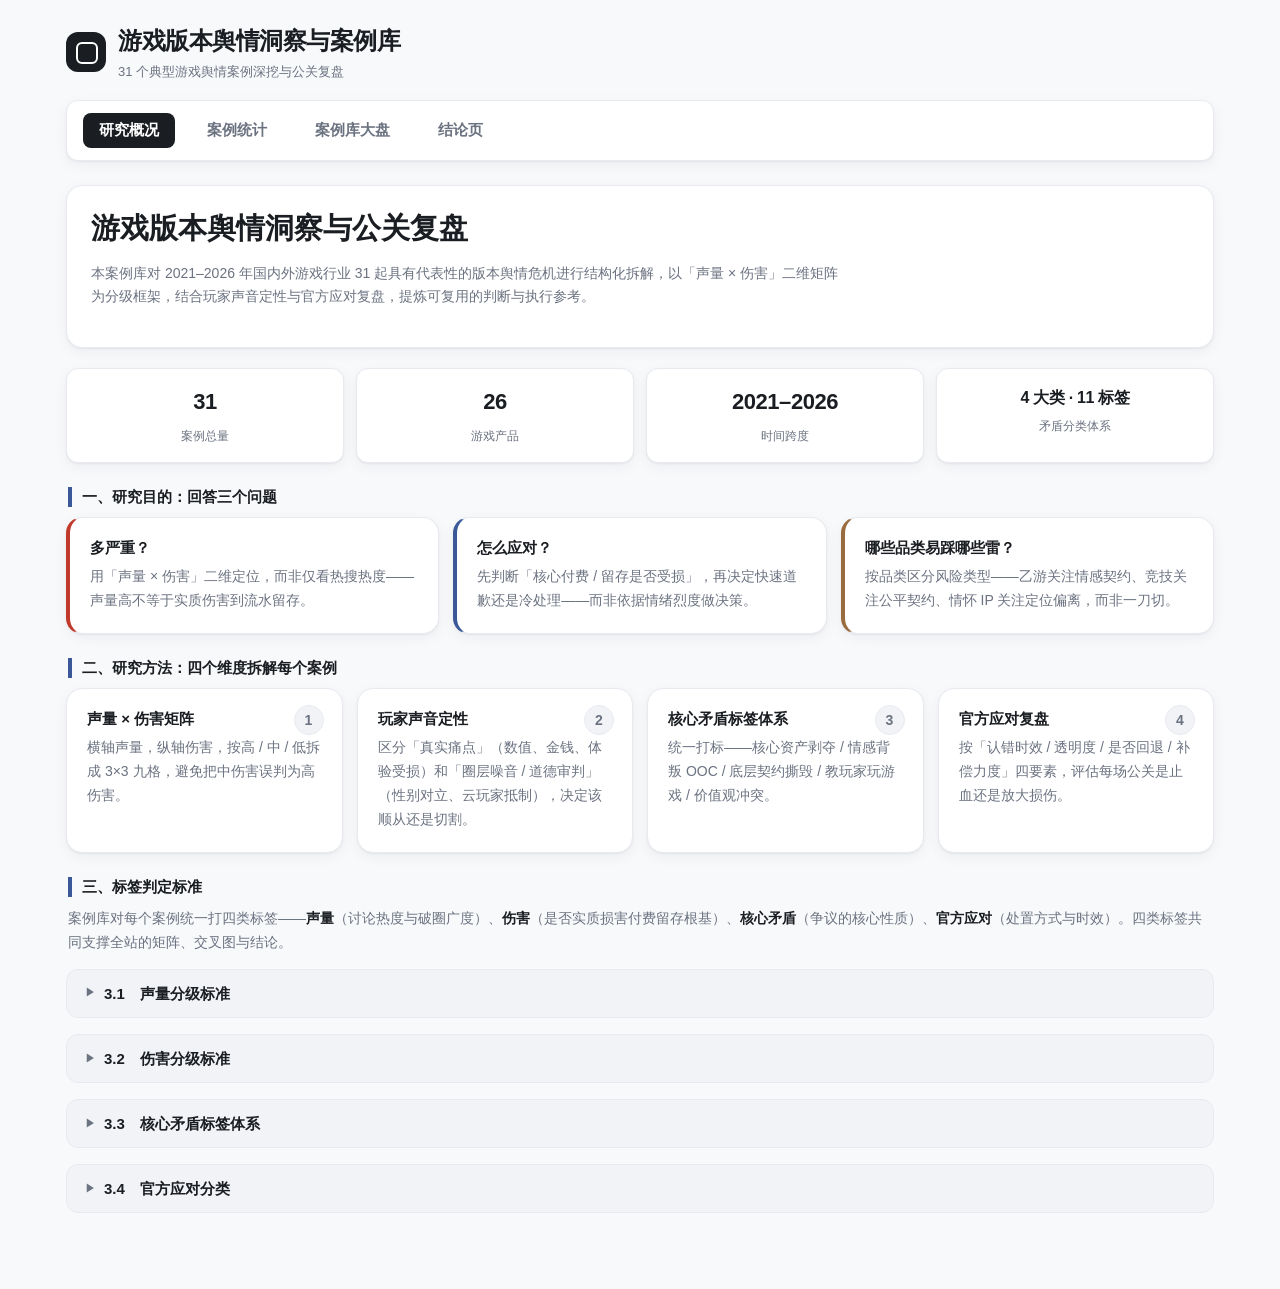
==== commit 0c7ec4ba: "研究概况页改为卡片式布局，与其他 tab 视觉统一 - hero 卡 + 数字条(31案例/26产品/时间跨度/标签体系) - 研究目的改为3张彩色左边框卡片 - 研究方法改为4张带编号圆点的方法卡 " ====
--- a/index.html
+++ b/index.html
@@ -20,43 +20,74 @@
 
   <nav class="mainNav">
     <button onclick="switchMainTab('overview')" id="nav-overview" class="active">研究概况</button>
-    <button onclick="switchMainTab('mapping')" id="nav-mapping">全部案例 Mapping</button>
+    <button onclick="switchMainTab('mapping')" id="nav-mapping">案例统计</button>
     <button onclick="switchMainTab('dashboard')" id="nav-dashboard">案例库大盘</button>
     <button onclick="switchMainTab('conclusions')" id="nav-conclusions">结论页</button>
   </nav>
 
   <main id="overview">
-    <article class="docProse">
-
-      <h2 class="docTitle">游戏版本舆情洞察与公关复盘</h2>
-      <p class="docLead">本案例库对 2021–2026 年国内游戏行业 31 起具有代表性的版本舆情危机进行结构化拆解，以「声量 × 伤害」二维矩阵为分级框架，结合玩家声音定性与官方应对复盘，提炼可复用的判断与执行参考。</p>
-
-      <hr class="docSep"/>
-
-      <h3>一、研究目的</h3>
-      <p>把「骂得凶」和「真伤钱」分开看，给版本运营和公关团队一套可复用的判断框架。具体回答三个问题：</p>
-      <ol>
-        <li><strong>一场舆情到底有多严重？</strong>用「声量 × 伤害」二维定位，而非仅看热搜热度——声量高不等于实质伤害到流水留存。</li>
-        <li><strong>官方该怎么应对？</strong>先判断「核心付费/留存是否受损」，再决定快速道歉还是冷处理——而非依据情绪烈度做决策。</li>
-        <li><strong>哪些品类最容易触发哪些风险？</strong>按品类区分风险类型——乙游关注情感契约、竞技关注公平契约、情怀IP关注定位偏离，而非一刀切。</li>
-      </ol>
-
-      <hr class="docSep"/>
-
-      <h3>二、研究方法</h3>
-      <p>四个维度拆解每个案例，保证跨案例可比性：</p>
-      <ol>
-        <li><strong>声量 × 伤害矩阵</strong>：横轴声量（讨论热度 / 破圈程度），纵轴伤害（是否动到付费留存根基），按高 / 中 / 低拆成 3×3 九格，避免把中伤害误判为高伤害。</li>
-        <li><strong>玩家声音定性</strong>：区分「真实痛点」（数值、金钱、体验受损）和「圈层噪音 / 道德审判」（性别对立、云玩家抵制），决定该顺从还是切割。</li>
-        <li><strong>核心矛盾标签体系</strong>：统一打标——核心资产剥夺 / 情感背叛 OOC / 底层契约撕毁 / 教玩家玩游戏 / 价值观冲突。</li>
-        <li><strong>官方应对复盘</strong>：按「认错时效 / 透明度 / 是否回退 / 补偿力度」四要素，评估每场公关是止血还是放大损伤。</li>
-      </ol>
-
-      <hr class="docSep"/>
-
-      <h3>三、标签判定标准</h3>
-      <p>案例库对每个案例统一打四类标签，量化维度与判定口径如下——<strong>声量</strong>（讨论热度与破圈广度）、<strong>伤害</strong>（是否实质损害付费留存根基）、<strong>核心矛盾</strong>（争议的核心性质）、<strong>官方应对</strong>（处置方式与时效）。四类标签共同支撑全站的矩阵、交叉图与结论。</p>
-
+
+    <!-- Hero -->
+    <section class="card heroMain" style="margin-bottom:20px;">
+      <h2>游戏版本舆情洞察与公关复盘</h2>
+      <p class="muted">本案例库对 2021–2026 年国内外游戏行业 31 起具有代表性的版本舆情危机进行结构化拆解，以「声量 × 伤害」二维矩阵为分级框架，结合玩家声音定性与官方应对复盘，提炼可复用的判断与执行参考。</p>
+    </section>
+
+    <!-- 样本概览数字条 -->
+    <div class="ovStats">
+      <div class="ovStatItem"><b>31</b><span>案例总量</span></div>
+      <div class="ovStatItem"><b>26</b><span>游戏产品</span></div>
+      <div class="ovStatItem"><b>2021–2026</b><span>时间跨度</span></div>
+      <div class="ovStatItem"><b style="font-size:16px;">4 大类 · 11 标签</b><span>矛盾分类体系</span></div>
+    </div>
+
+    <!-- 一、研究目的 -->
+    <div class="mapSectionLabel">一、研究目的：回答三个问题</div>
+    <div style="display:grid; grid-template-columns:repeat(auto-fit, minmax(300px,1fr)); gap:14px; margin-bottom:24px;">
+      <article class="card" style="padding:20px; border-left:4px solid var(--red);">
+        <h3 style="margin:0 0 8px; font-size:15px; color:var(--text);">多严重？</h3>
+        <p style="font-size:14px; color:var(--muted); line-height:1.7; margin:0;">用「声量 × 伤害」二维定位，而非仅看热搜热度——声量高不等于实质伤害到流水留存。</p>
+      </article>
+      <article class="card" style="padding:20px; border-left:4px solid var(--blue);">
+        <h3 style="margin:0 0 8px; font-size:15px; color:var(--text);">怎么应对？</h3>
+        <p style="font-size:14px; color:var(--muted); line-height:1.7; margin:0;">先判断「核心付费 / 留存是否受损」，再决定快速道歉还是冷处理——而非依据情绪烈度做决策。</p>
+      </article>
+      <article class="card" style="padding:20px; border-left:4px solid var(--amber);">
+        <h3 style="margin:0 0 8px; font-size:15px; color:var(--text);">哪些品类易踩哪些雷？</h3>
+        <p style="font-size:14px; color:var(--muted); line-height:1.7; margin:0;">按品类区分风险类型——乙游关注情感契约、竞技关注公平契约、情怀 IP 关注定位偏离，而非一刀切。</p>
+      </article>
+    </div>
+
+    <!-- 二、研究方法 -->
+    <div class="mapSectionLabel">二、研究方法：四个维度拆解每个案例</div>
+    <div style="display:grid; grid-template-columns:repeat(auto-fit, minmax(260px,1fr)); gap:14px; margin-bottom:24px;">
+      <article class="card ovMethodCard">
+        <div class="ovMethodNum">1</div>
+        <h3>声量 × 伤害矩阵</h3>
+        <p>横轴声量，纵轴伤害，按高 / 中 / 低拆成 3×3 九格，避免把中伤害误判为高伤害。</p>
+      </article>
+      <article class="card ovMethodCard">
+        <div class="ovMethodNum">2</div>
+        <h3>玩家声音定性</h3>
+        <p>区分「真实痛点」（数值、金钱、体验受损）和「圈层噪音 / 道德审判」（性别对立、云玩家抵制），决定该顺从还是切割。</p>
+      </article>
+      <article class="card ovMethodCard">
+        <div class="ovMethodNum">3</div>
+        <h3>核心矛盾标签体系</h3>
+        <p>统一打标——核心资产剥夺 / 情感背叛 OOC / 底层契约撕毁 / 教玩家玩游戏 / 价值观冲突。</p>
+      </article>
+      <article class="card ovMethodCard">
+        <div class="ovMethodNum">4</div>
+        <h3>官方应对复盘</h3>
+        <p>按「认错时效 / 透明度 / 是否回退 / 补偿力度」四要素，评估每场公关是止血还是放大损伤。</p>
+      </article>
+    </div>
+
+    <!-- 三、标签判定标准 -->
+    <div class="mapSectionLabel">三、标签判定标准</div>
+    <p style="font-size:14px; color:var(--muted); line-height:1.7; margin:0 2px 14px;">案例库对每个案例统一打四类标签——<strong style="color:var(--text);">声量</strong>（讨论热度与破圈广度）、<strong style="color:var(--text);">伤害</strong>（是否实质损害付费留存根基）、<strong style="color:var(--text);">核心矛盾</strong>（争议的核心性质）、<strong style="color:var(--text);">官方应对</strong>（处置方式与时效）。四类标签共同支撑全站的矩阵、交叉图与结论。</p>
+
+    <div class="ovStandardsGrid">
       <details class="gradeDetails">
         <summary><h4>3.1　声量分级标准</h4></summary>
         <p>按「平台覆盖 × UGC 产出 × 破圈程度」三维度，将舆情声量分为 高 / 中 / 低 三档：</p>
@@ -218,16 +249,14 @@
           </tbody>
         </table>
       </details>
-
-      <hr class="docSep"/>
-
-    </article>
+    </div>
+
   </main>
 
   <main id="mapping" style="display:none">
     <section class="card heroMain" style="margin-bottom:20px;">
-      <h2>全部案例 Mapping</h2>
-      <p class="muted">基于 31 个案例的横向 Mapping。重点不只统计"有多少"，而是通过 品类 × 核心矛盾、声量 × 核心矛盾、公关应对 × 年份 等图表，识别哪些矛盾更容易频发、哪些应对更常出现在高风险场景。所有图表基于全量案例，不随下方筛选变化。</p>
+      <h2>案例统计</h2>
+      <p class="muted">基于 31 个案例的横向统计。重点不只统计"有多少"，而是通过 品类 × 核心矛盾、声量 × 核心矛盾、公关应对 × 年份 等图表，识别哪些矛盾更容易频发、哪些应对更常出现在高风险场景。所有图表基于全量案例，不随下方筛选变化。</p>
     </section>
 
     <div class="mapSectionLabel">案例概览：先看样本由什么构成</div>
@@ -559,6 +588,6 @@
     <section id="tabContent"></section>
   </main>
 </div>
-<script src="./app.js?v=20260707-3"></script>
+<script src="./app.js?v=20260707-4"></script>
 </body>
 </html>
--- a/style.css
+++ b/style.css
@@ -1052,6 +1052,26 @@
 .v1deep .compVerdict .ratePill{margin-left:auto}
 
 /* === 研究概况 · 文档式排版 === */
+/* === 研究概况 · 数字条 === */
+.ovStats{display:grid;grid-template-columns:repeat(4,1fr);gap:12px;margin-bottom:24px}
+.ovStatItem{background:var(--panel);border:1px solid var(--line);border-radius:var(--radius-md);padding:16px 18px;box-shadow:var(--shadow);text-align:center}
+.ovStatItem b{display:block;font-size:22px;font-weight:800;color:var(--text);letter-spacing:-.02em;margin-bottom:4px;font-variant-numeric:tabular-nums}
+.ovStatItem span{font-size:12px;color:var(--muted)}
+@media(max-width:620px){.ovStats{grid-template-columns:repeat(2,1fr)}}
+
+/* === 研究概况 · 方法卡片 === */
+.ovMethodCard{padding:20px;position:relative}
+.ovMethodCard .ovMethodNum{position:absolute;top:16px;right:18px;width:30px;height:30px;border-radius:50%;background:var(--soft);border:1px solid var(--line);display:flex;align-items:center;justify-content:center;font-size:14px;font-weight:800;color:var(--muted)}
+.ovMethodCard h3{margin:0 0 8px;font-size:15px;color:var(--text);padding-right:36px}
+.ovMethodCard p{font-size:14px;color:var(--muted);line-height:1.7;margin:0}
+
+/* === 研究概况 · 标准区域 === */
+.ovStandardsGrid{margin-bottom:32px}
+
+/* === 研究概况 · docNote (kept for details blocks) === */
+.docNote{font-size:13px;color:var(--muted);line-height:1.7;padding:12px 16px;background:var(--soft);border-left:3px solid var(--line);border-radius:0 8px 8px 0;margin:20px 0 24px}
+
+/* legacy docProse (unused but safe) */
 .docProse{padding:8px 4px 40px}
 .docProse .docTitle{font-size:26px;line-height:1.3;letter-spacing:-.01em;margin:0 0 14px;color:var(--text);text-align:center}
 .docProse .docLead{font-size:15px;color:var(--muted);line-height:1.7;margin:0 0 32px}
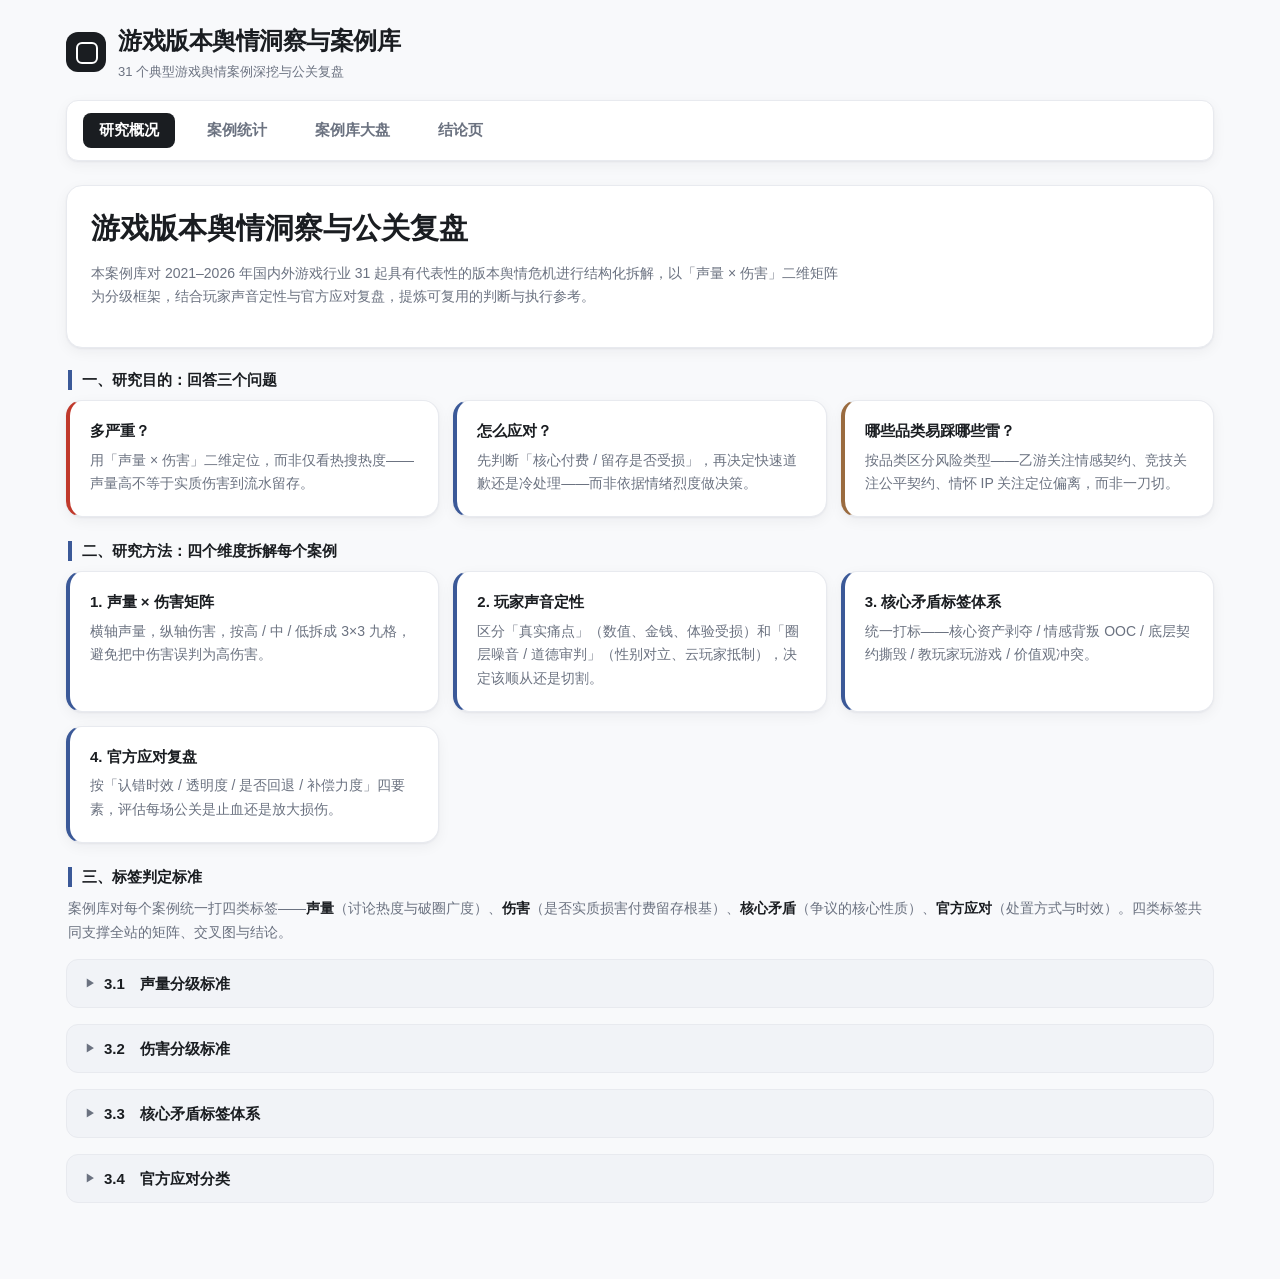
==== commit 03455baa: "研究概况页：删除数字条，研究方法卡片统一为左边框样式 Co-Authored-By: Claude Opus 4.8 <noreply@anthropic.com>" ====
--- a/index.html
+++ b/index.html
@@ -33,14 +33,6 @@
       <p class="muted">本案例库对 2021–2026 年国内外游戏行业 31 起具有代表性的版本舆情危机进行结构化拆解，以「声量 × 伤害」二维矩阵为分级框架，结合玩家声音定性与官方应对复盘，提炼可复用的判断与执行参考。</p>
     </section>
 
-    <!-- 样本概览数字条 -->
-    <div class="ovStats">
-      <div class="ovStatItem"><b>31</b><span>案例总量</span></div>
-      <div class="ovStatItem"><b>26</b><span>游戏产品</span></div>
-      <div class="ovStatItem"><b>2021–2026</b><span>时间跨度</span></div>
-      <div class="ovStatItem"><b style="font-size:16px;">4 大类 · 11 标签</b><span>矛盾分类体系</span></div>
-    </div>
-
     <!-- 一、研究目的 -->
     <div class="mapSectionLabel">一、研究目的：回答三个问题</div>
     <div style="display:grid; grid-template-columns:repeat(auto-fit, minmax(300px,1fr)); gap:14px; margin-bottom:24px;">
@@ -60,26 +52,22 @@
 
     <!-- 二、研究方法 -->
     <div class="mapSectionLabel">二、研究方法：四个维度拆解每个案例</div>
-    <div style="display:grid; grid-template-columns:repeat(auto-fit, minmax(260px,1fr)); gap:14px; margin-bottom:24px;">
-      <article class="card ovMethodCard">
-        <div class="ovMethodNum">1</div>
-        <h3>声量 × 伤害矩阵</h3>
-        <p>横轴声量，纵轴伤害，按高 / 中 / 低拆成 3×3 九格，避免把中伤害误判为高伤害。</p>
-      </article>
-      <article class="card ovMethodCard">
-        <div class="ovMethodNum">2</div>
-        <h3>玩家声音定性</h3>
-        <p>区分「真实痛点」（数值、金钱、体验受损）和「圈层噪音 / 道德审判」（性别对立、云玩家抵制），决定该顺从还是切割。</p>
-      </article>
-      <article class="card ovMethodCard">
-        <div class="ovMethodNum">3</div>
-        <h3>核心矛盾标签体系</h3>
-        <p>统一打标——核心资产剥夺 / 情感背叛 OOC / 底层契约撕毁 / 教玩家玩游戏 / 价值观冲突。</p>
-      </article>
-      <article class="card ovMethodCard">
-        <div class="ovMethodNum">4</div>
-        <h3>官方应对复盘</h3>
-        <p>按「认错时效 / 透明度 / 是否回退 / 补偿力度」四要素，评估每场公关是止血还是放大损伤。</p>
+    <div style="display:grid; grid-template-columns:repeat(auto-fit, minmax(300px,1fr)); gap:14px; margin-bottom:24px;">
+      <article class="card" style="padding:20px; border-left:4px solid var(--blue);">
+        <h3 style="margin:0 0 8px; font-size:15px; color:var(--text);">1. 声量 × 伤害矩阵</h3>
+        <p style="font-size:14px; color:var(--muted); line-height:1.7; margin:0;">横轴声量，纵轴伤害，按高 / 中 / 低拆成 3×3 九格，避免把中伤害误判为高伤害。</p>
+      </article>
+      <article class="card" style="padding:20px; border-left:4px solid var(--blue);">
+        <h3 style="margin:0 0 8px; font-size:15px; color:var(--text);">2. 玩家声音定性</h3>
+        <p style="font-size:14px; color:var(--muted); line-height:1.7; margin:0;">区分「真实痛点」（数值、金钱、体验受损）和「圈层噪音 / 道德审判」（性别对立、云玩家抵制），决定该顺从还是切割。</p>
+      </article>
+      <article class="card" style="padding:20px; border-left:4px solid var(--blue);">
+        <h3 style="margin:0 0 8px; font-size:15px; color:var(--text);">3. 核心矛盾标签体系</h3>
+        <p style="font-size:14px; color:var(--muted); line-height:1.7; margin:0;">统一打标——核心资产剥夺 / 情感背叛 OOC / 底层契约撕毁 / 教玩家玩游戏 / 价值观冲突。</p>
+      </article>
+      <article class="card" style="padding:20px; border-left:4px solid var(--blue);">
+        <h3 style="margin:0 0 8px; font-size:15px; color:var(--text);">4. 官方应对复盘</h3>
+        <p style="font-size:14px; color:var(--muted); line-height:1.7; margin:0;">按「认错时效 / 透明度 / 是否回退 / 补偿力度」四要素，评估每场公关是止血还是放大损伤。</p>
       </article>
     </div>
 
--- a/style.css
+++ b/style.css
@@ -1052,19 +1052,6 @@
 .v1deep .compVerdict .ratePill{margin-left:auto}
 
 /* === 研究概况 · 文档式排版 === */
-/* === 研究概况 · 数字条 === */
-.ovStats{display:grid;grid-template-columns:repeat(4,1fr);gap:12px;margin-bottom:24px}
-.ovStatItem{background:var(--panel);border:1px solid var(--line);border-radius:var(--radius-md);padding:16px 18px;box-shadow:var(--shadow);text-align:center}
-.ovStatItem b{display:block;font-size:22px;font-weight:800;color:var(--text);letter-spacing:-.02em;margin-bottom:4px;font-variant-numeric:tabular-nums}
-.ovStatItem span{font-size:12px;color:var(--muted)}
-@media(max-width:620px){.ovStats{grid-template-columns:repeat(2,1fr)}}
-
-/* === 研究概况 · 方法卡片 === */
-.ovMethodCard{padding:20px;position:relative}
-.ovMethodCard .ovMethodNum{position:absolute;top:16px;right:18px;width:30px;height:30px;border-radius:50%;background:var(--soft);border:1px solid var(--line);display:flex;align-items:center;justify-content:center;font-size:14px;font-weight:800;color:var(--muted)}
-.ovMethodCard h3{margin:0 0 8px;font-size:15px;color:var(--text);padding-right:36px}
-.ovMethodCard p{font-size:14px;color:var(--muted);line-height:1.7;margin:0}
-
 /* === 研究概况 · 标准区域 === */
 .ovStandardsGrid{margin-bottom:32px}
 
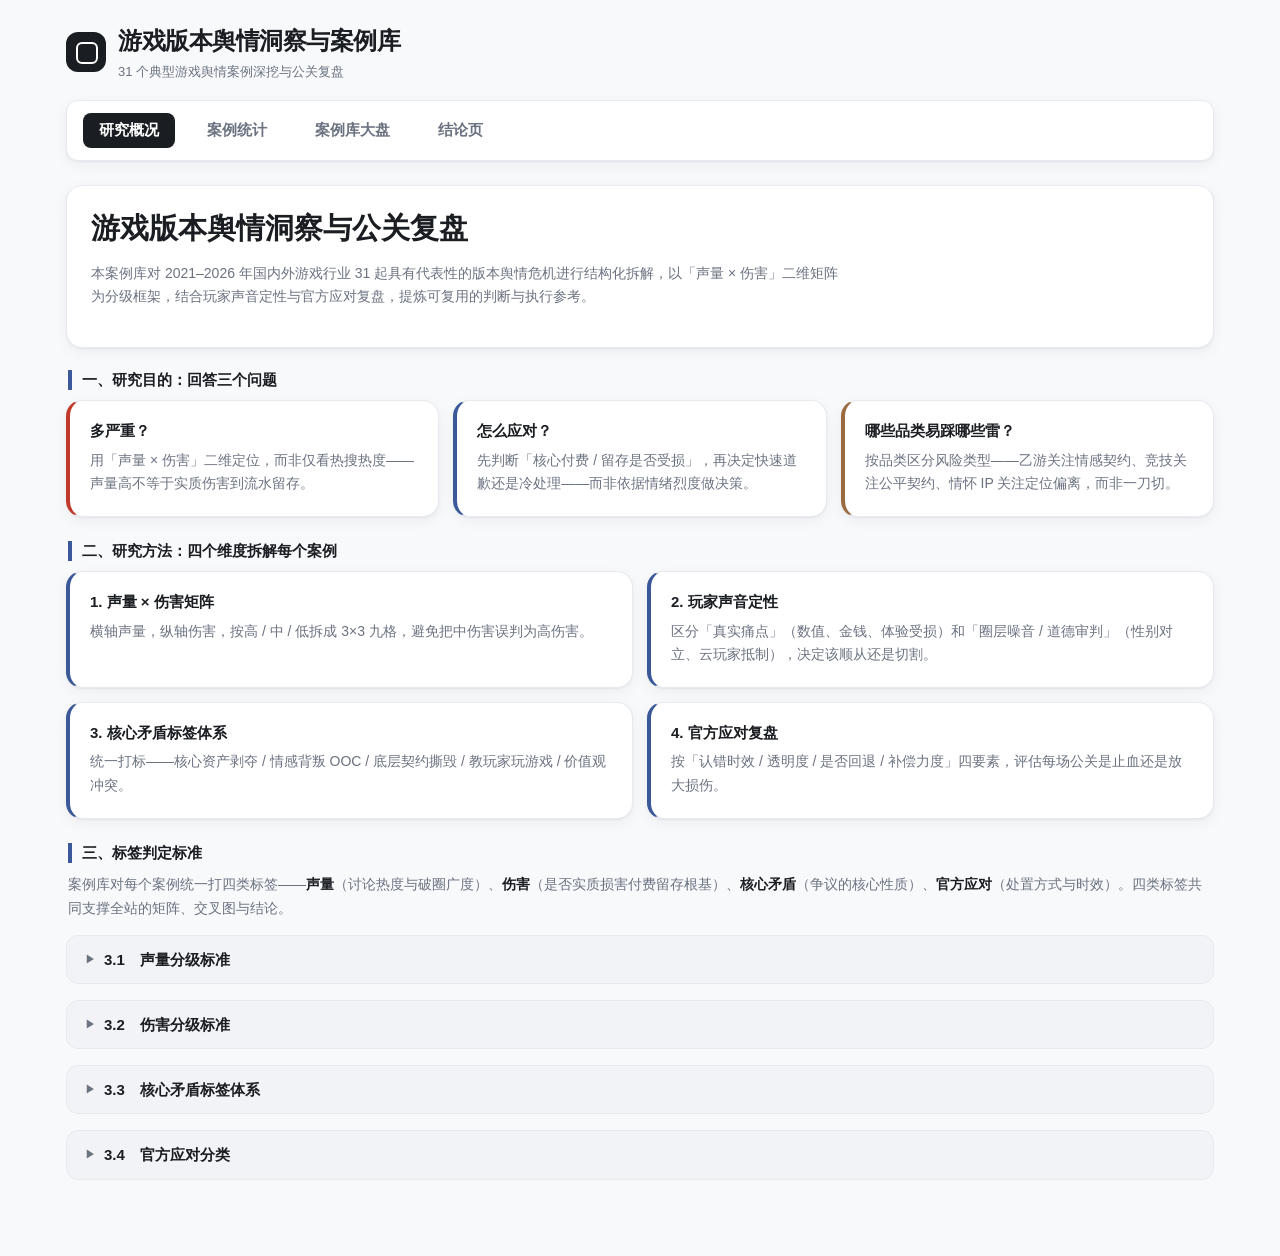
==== commit 2fb9bdf7: "研究方法卡片固定为 2×2 布局 Co-Authored-By: Claude Opus 4.8 <noreply@anthropic.com>" ====
--- a/index.html
+++ b/index.html
@@ -52,7 +52,7 @@
 
     <!-- 二、研究方法 -->
     <div class="mapSectionLabel">二、研究方法：四个维度拆解每个案例</div>
-    <div style="display:grid; grid-template-columns:repeat(auto-fit, minmax(300px,1fr)); gap:14px; margin-bottom:24px;">
+    <div style="display:grid; grid-template-columns:repeat(2, 1fr); gap:14px; margin-bottom:24px;">
       <article class="card" style="padding:20px; border-left:4px solid var(--blue);">
         <h3 style="margin:0 0 8px; font-size:15px; color:var(--text);">1. 声量 × 伤害矩阵</h3>
         <p style="font-size:14px; color:var(--muted); line-height:1.7; margin:0;">横轴声量，纵轴伤害，按高 / 中 / 低拆成 3×3 九格，避免把中伤害误判为高伤害。</p>
